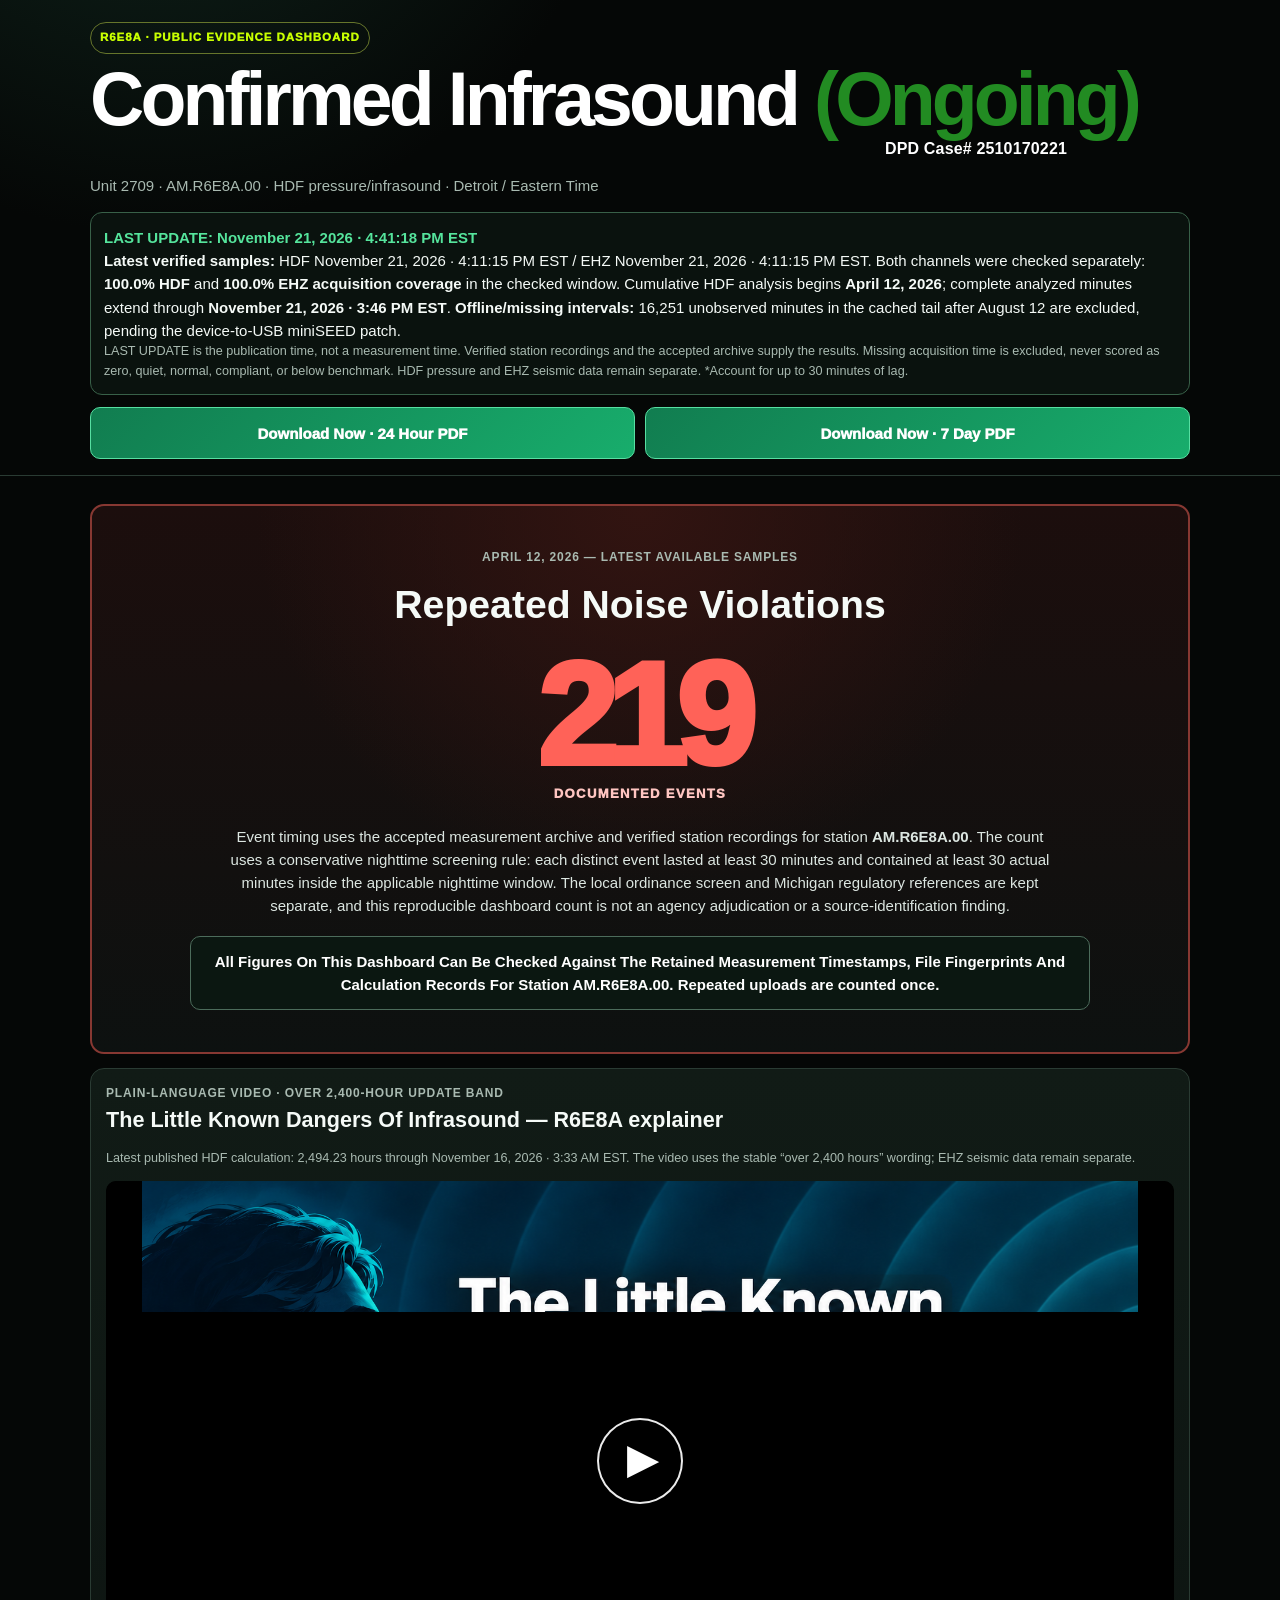
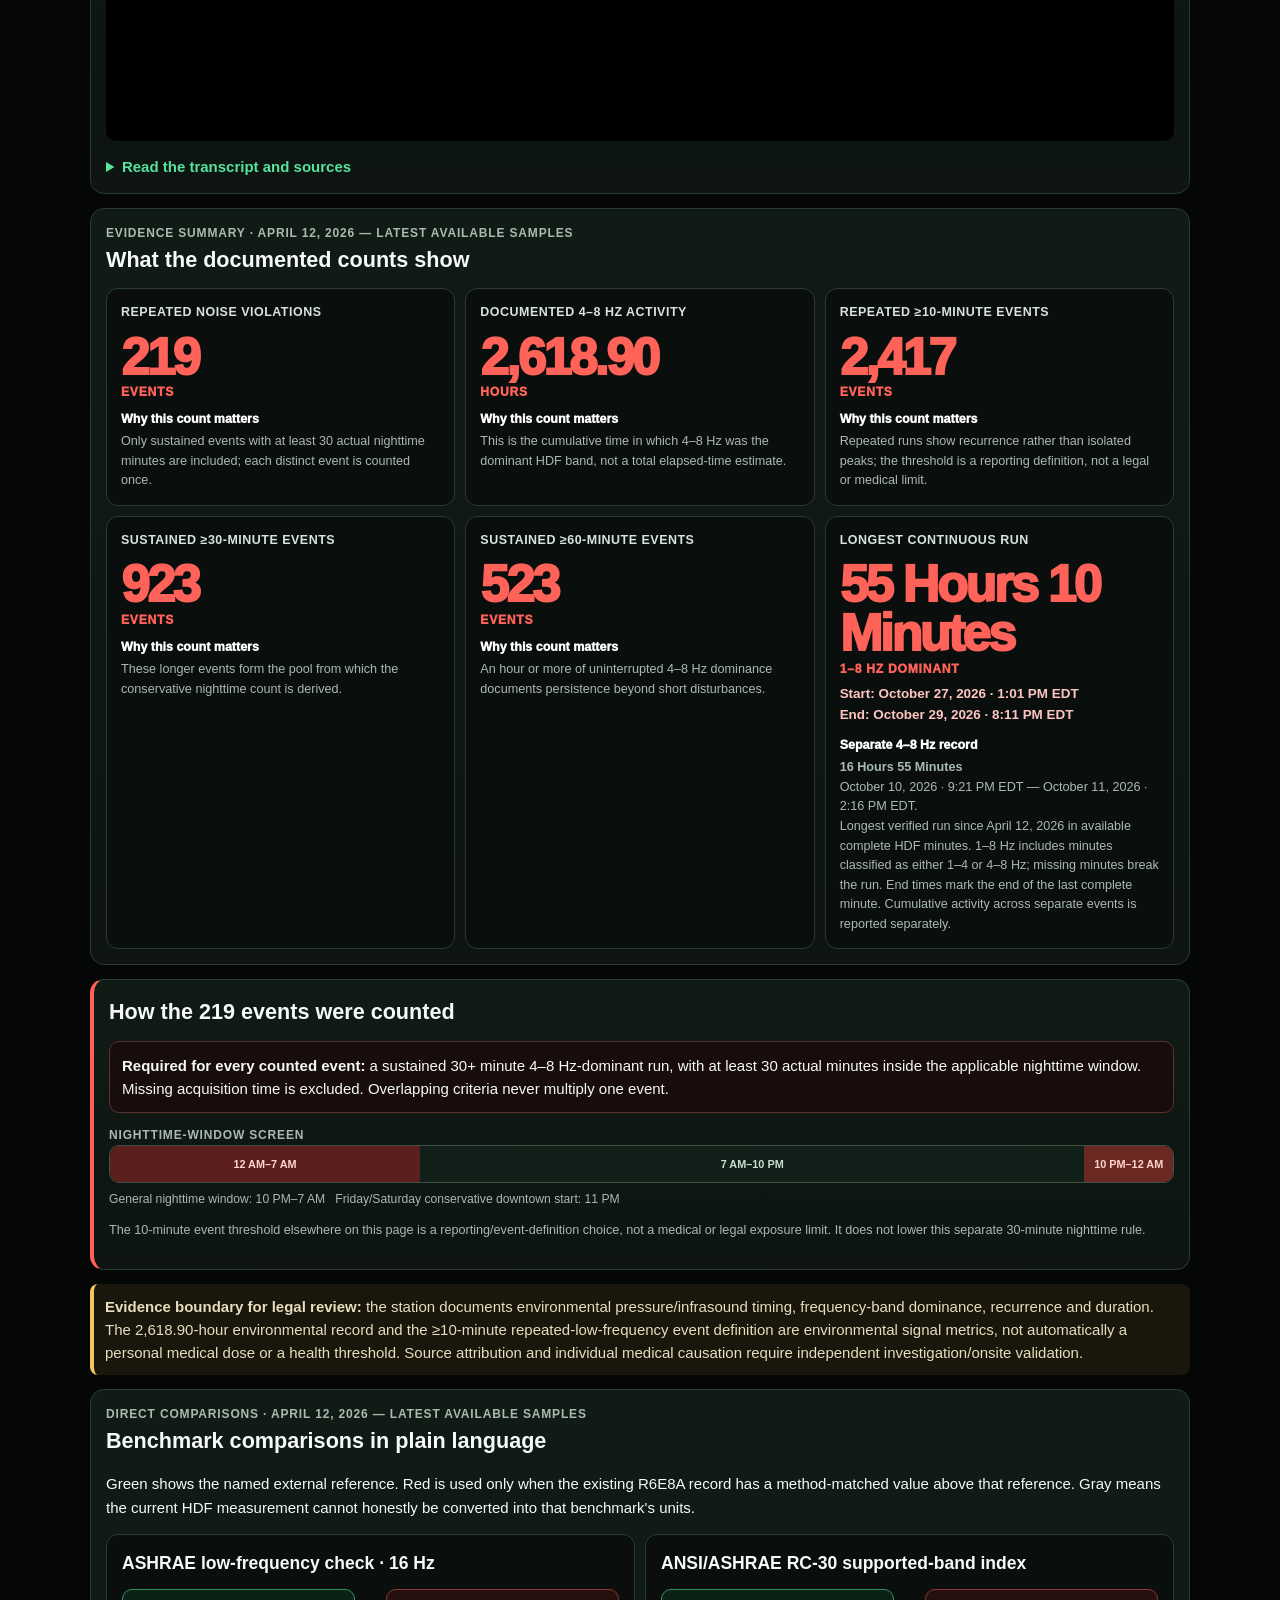
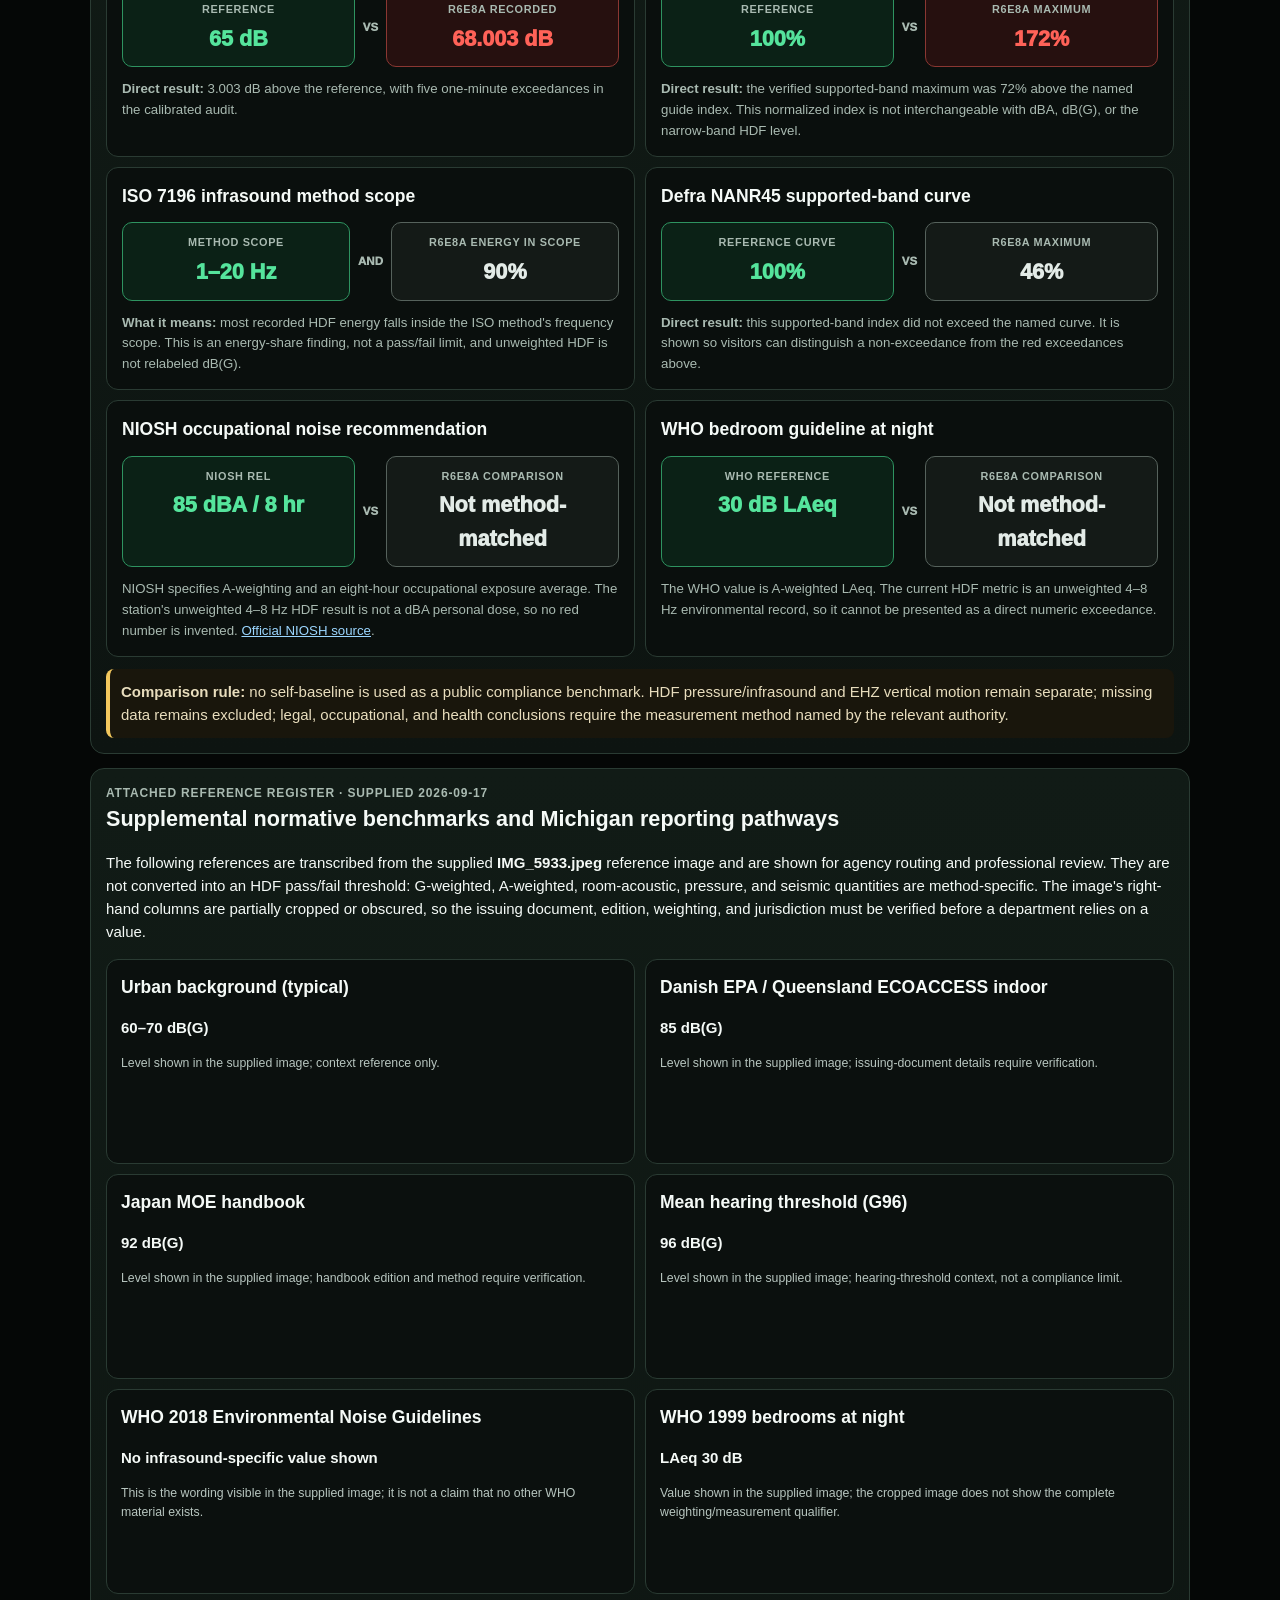
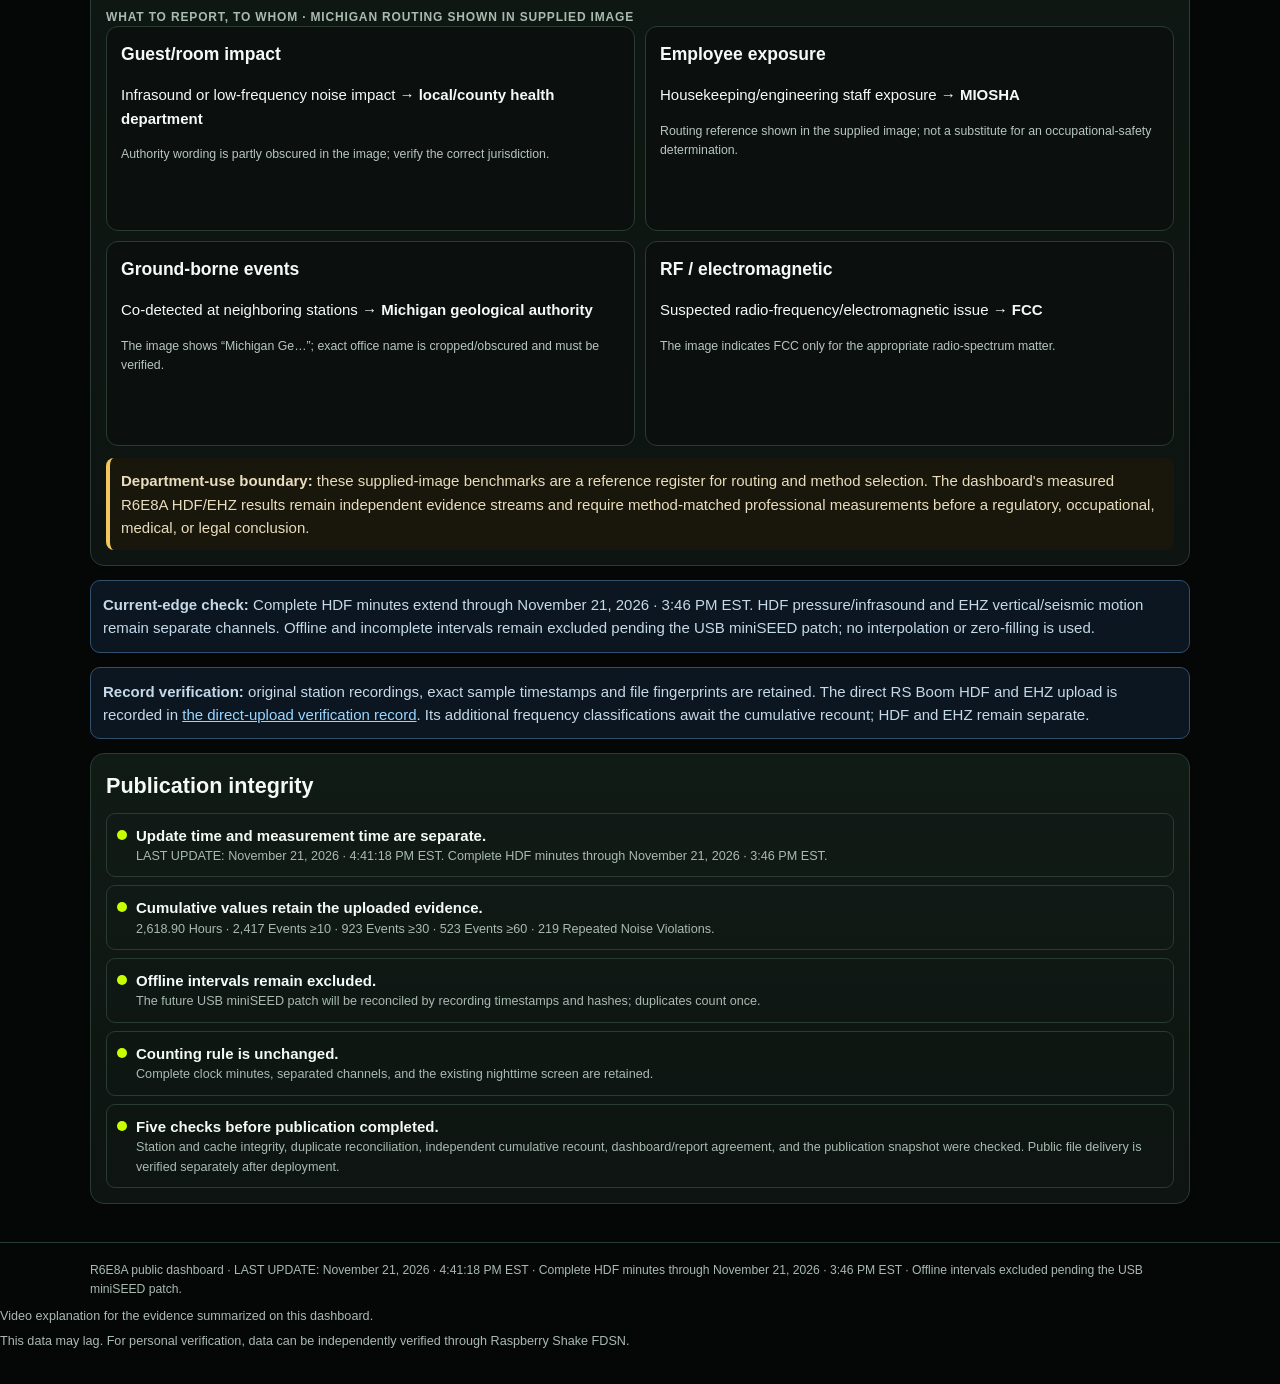
==== index.html @ a1974baa "Hourly R6E8A FDSN status (2026-11-21 16:41 ET)" ====
<!doctype html>
<html lang="en">
<head>
<meta charset="utf-8">
<meta name="viewport" content="width=device-width,initial-scale=1,viewport-fit=cover">
<meta name="format-detection" content="telephone=no">
<meta name="color-scheme" content="dark">
<title>Confirmed Infrasound (Ongoing) — Unit 2709 R6E8A</title>
<style>
:root {--bg:#050706;--panel:#0d1411;--panel2:#111b16;--line:#2a3b33;--ink:#f5faf7;--muted:#a9bab1;--lime:#c8ff00;--green:#55e49c;--red:#ff6258;--amber:#f2c75d;--blue:#75c2ff;--violet:#a888ff}
*{box-sizing:border-box}html{scroll-behavior:smooth}body{margin:0;background:radial-gradient(circle at 12% -4%,#10271e 0,transparent 30rem),var(--bg);color:var(--ink);font:15px/1.55 -apple-system,BlinkMacSystemFont,"Segoe UI",sans-serif}.wrap{width:min(100% - 18px,1100px);margin:auto}header{padding:22px 0 16px;border-bottom:1px solid var(--line)}a{color:#9bd6ff}.badge{display:inline-flex;padding:6px 9px;border:1px solid #66752b;border-radius:999px;color:var(--lime);font-size:.72rem;font-weight:950;letter-spacing:.08em;text-transform:uppercase}h1{margin:10px 0 5px;color:#fff;font-size:clamp(2.1rem,9vw,4.7rem);line-height:.95;letter-spacing:-.052em}h1 .ongoing-stack{display:inline-flex;flex-direction:column;align-items:center;vertical-align:top}h1 .ongoing-label{color:#228b22}h1 .dpd-case,h1 .dpd-case a{margin-top:5px;color:#fff!important;font-size:12pt;font-weight:800;line-height:1.15;letter-spacing:.01em;text-decoration:none!important;-webkit-text-decoration:none!important}h2{font-size:1.35rem;margin:0 0 10px}h3{margin:0 0 7px}.sub,.small,.detail{color:var(--muted)}.small{font-size:.79rem}.detail{font-size:.83rem}.status{margin-top:14px;padding:13px;border:1px solid #386048;border-radius:12px;background:#0a120e}.status strong{color:var(--green)}.download-actions{display:grid;grid-template-columns:1fr 1fr;gap:10px;margin-top:12px}.explainer-wrap{position:relative;margin:12px 0 0;background:#000;border-radius:10px;overflow:hidden}.explainer-video{display:block;width:100%;max-height:560px;background:#000;border-radius:10px}.explainer-play{position:absolute;inset:0;margin:auto;width:86px;height:86px;border:2px solid rgba(255,255,255,.92);border-radius:50%;background:rgba(0,0,0,.42);color:#fff;font-size:42px;line-height:1;display:grid;place-items:center;padding:0 0 4px 6px;cursor:pointer;box-shadow:0 4px 22px rgba(0,0,0,.45);transition:transform .15s ease,opacity .15s ease}.explainer-play:hover{transform:scale(1.06);background:rgba(0,0,0,.58)}.explainer-play[hidden]{display:none}.download-btn{display:flex;min-height:52px;align-items:center;justify-content:center;text-align:center;padding:12px 14px;border:1px solid #57dfa2;border-radius:10px;background:linear-gradient(135deg,#117d50,#18ad6c);color:#fff;text-decoration:none;font-weight:950}main{padding:14px 0 38px}.section{margin-top:14px}.grid{display:grid;gap:10px}.g2{grid-template-columns:repeat(2,1fr)}.g3{grid-template-columns:repeat(3,1fr)}.panel{background:linear-gradient(180deg,var(--panel2),var(--panel));border:1px solid var(--line);border-radius:14px;padding:15px}.label,.date-scope{font-size:.75rem;color:var(--muted);font-weight:900;text-transform:uppercase;letter-spacing:.07em}.violation-hero{padding:clamp(22px,5vw,42px);text-align:center;border:2px solid #873832;background:radial-gradient(circle at 50% 0,#321411 0,transparent 24rem),linear-gradient(180deg,#1c0e0d,#0d1110)}.violation-hero h2{margin:8px 0 0;font-size:clamp(1.55rem,4vw,2.45rem)}.violation-number{color:var(--red);font-size:clamp(5rem,18vw,9rem);font-weight:950;letter-spacing:-.075em;line-height:.88;margin:18px 0 4px}.events-caption{color:#ffc5c1;font-size:.82rem;font-weight:950;letter-spacing:.1em;text-transform:uppercase}.hero-copy{max-width:820px;margin:20px auto 0;color:#dce6e1}.verify-callout{max-width:900px;margin:18px auto 0;padding:13px;border:1px solid #4c6c5b;border-radius:10px;background:#0b1711}.verify-callout strong{color:#fff}.stats-panel h2{margin-bottom:4px}.stats-grid{display:grid;grid-template-columns:repeat(3,minmax(0,1fr));gap:10px;margin-top:12px}.stat-card{min-height:190px;padding:14px;border:1px solid var(--line);border-radius:12px;background:#0a0f0d}.stat-title{font-size:.78rem;font-weight:900;text-transform:uppercase;letter-spacing:.04em;color:#d7e4dd}.stat-number{margin:11px 0;color:var(--red);font-size:clamp(2rem,5vw,3.2rem);font-weight:950;letter-spacing:-.055em;line-height:.95}.stat-number span{display:block;margin-top:5px;font-size:.76rem;letter-spacing:.06em;text-transform:uppercase}.stat-date{margin:-2px 0 10px;color:#ffc5c1;font-size:.84rem;font-weight:900}.why-title{margin:10px 0 3px;color:#fff;font-size:.78rem;font-weight:950}.why-copy{margin:0;color:var(--muted);font-size:.79rem}.count-method{border-left:4px solid var(--red)}.method-rule{margin:12px 0;padding:12px;border:1px solid #5c302d;border-radius:10px;background:#180d0c}.clock{margin-top:13px}.clockbar{height:38px;border:1px solid #405047;border-radius:10px;display:grid;grid-template-columns:7fr 15fr 2fr;overflow:hidden}.clockbar div{display:flex;align-items:center;justify-content:center;font-size:.68rem;font-weight:900}.night{background:#5b201e;color:#ffd3d0}.day{background:#102018;color:#c8ddd2}.late{background:#6b2924;color:#ffd3d0}.legend{display:flex;gap:10px;flex-wrap:wrap;margin-top:7px;font-size:.76rem;color:var(--muted)}.info-box{padding:14px;border:1px solid var(--line);border-radius:12px;background:#0b100e;min-height:205px}.info-box .src{margin-top:10px;font-size:.77rem;color:#b7c5bf}.benchmark-grid{display:grid;grid-template-columns:repeat(2,minmax(0,1fr));gap:10px}.benchmark-card{padding:15px;border:1px solid var(--line);border-radius:12px;background:#0a0f0d}.comparison{display:grid;grid-template-columns:1fr auto 1fr;gap:8px;align-items:stretch;margin:12px 0}.comparison-side{padding:11px;border-radius:10px;text-align:center}.comparison-side.reference{border:1px solid #2e9360;background:#0b2116}.comparison-side.recorded{border:1px solid #8a3732;background:#26100f}.comparison-side.neutral{border:1px solid #56625c;background:#141a17}.comparison-label{display:block;color:var(--muted);font-size:.68rem;font-weight:900;letter-spacing:.06em;text-transform:uppercase}.comparison-value{display:block;margin-top:4px;font-size:1.35rem;font-weight:950}.reference .comparison-value{color:var(--green)}.recorded .comparison-value{color:var(--red)}.neutral .comparison-value{color:#e3ebe7}.versus{align-self:center;color:var(--muted);font-size:.72rem;font-weight:950}.benchmark-note{margin:0;color:var(--muted);font-size:.83rem}.context-note{padding:11px;border-left:4px solid var(--amber);background:#19160c;border-radius:8px;color:#e8ddbd}.note{padding:12px;border:1px solid #31506a;background:#0b1620;border-radius:10px;color:#c6d9e8}.approval{display:grid;gap:8px}.check{display:flex;gap:9px;align-items:flex-start;padding:10px;border:1px solid var(--line);border-radius:9px}.dot{flex:0 0 10px;width:10px;height:10px;border-radius:50%;background:var(--lime);margin-top:6px}footer{padding:18px 0 32px;border-top:1px solid var(--line);font-size:.76rem;color:var(--muted)}@media(max-width:760px){.g2,.g3,.download-actions,.stats-grid,.benchmark-grid{grid-template-columns:1fr}.stat-card,.info-box{min-height:0}.comparison{grid-template-columns:1fr}.versus{justify-self:center}}
</style>
</head>
<body>
<header><div class="wrap"><div class="badge">R6E8A · PUBLIC EVIDENCE DASHBOARD</div><h1>Confirmed Infrasound <span class="ongoing-stack"><span class="ongoing-label">(Ongoing)</span><span class="dpd-case">DPD Case# 2510170221</span></span></h1><p class="sub">Unit 2709 · AM.R6E8A.00 · HDF pressure/infrasound · Detroit / Eastern Time</p><div class="status"><strong>LAST UPDATE: November 21, 2026 · 4:41:18 PM EST</strong><br><b>Latest verified samples:</b> HDF November 21, 2026 · 4:11:15 PM EST / EHZ November 21, 2026 · 4:11:15 PM EST. Both channels were checked separately: <b>100.0% HDF</b> and <b>100.0% EHZ acquisition coverage</b> in the checked window. Cumulative HDF analysis begins <b>April 12, 2026</b>; complete analyzed minutes extend through <b>November 21, 2026 · 3:46 PM EST</b>. <b>Offline/missing intervals:</b> 16,251 unobserved minutes in the cached tail after August 12 are excluded, pending the device-to-USB miniSEED patch. <div class="small">LAST UPDATE is the publication time, not a measurement time. Verified station recordings and the accepted archive supply the results. Missing acquisition time is excluded, never scored as zero, quiet, normal, compliant, or below benchmark. HDF pressure and EHZ seismic data remain separate. *Account for up to 30 minutes of lag.</div></div><div class="download-actions"><a class="download-btn" href="./downloads/R6E8A-24-hour-report.pdf?v=85b5ee6dfe3f4afd" download="R6E8A-24-hour-report.pdf" type="application/pdf" aria-label="Download the R6E8A 24-hour PDF report">Download Now · 24 Hour PDF</a><a class="download-btn" href="./downloads/R6E8A-7-day-trailing-report.pdf?v=1a5d2914eab7ebc6" download="R6E8A-7-day-trailing-report.pdf" type="application/pdf" aria-label="Download the R6E8A 7-day trailing PDF report">Download Now · 7 Day PDF</a></div></div></header>
<main class="wrap">
<!-- EVIDENCE SUMMARY START -->
<section class="section panel violation-hero" id="repeated-noise-violations"><div class="date-scope">April 12, 2026 — latest available samples</div><h2>Repeated Noise Violations</h2><div class="violation-number">219</div><div class="events-caption">Documented Events</div><p class="hero-copy">Event timing uses the accepted measurement archive and verified station recordings for station <b>AM.R6E8A.00</b>. The count uses a conservative nighttime screening rule: each distinct event lasted at least 30 minutes and contained at least 30 actual minutes inside the applicable nighttime window. The local ordinance screen and Michigan regulatory references are kept separate, and this reproducible dashboard count is not an agency adjudication or a source-identification finding.</p><p class="verify-callout"><strong>All Figures On This Dashboard Can Be Checked Against The Retained Measurement Timestamps, File Fingerprints And Calculation Records For Station AM.R6E8A.00. Repeated uploads are counted once.</strong></p></section>
<section class="section panel" id="explainer" aria-labelledby="explainer-heading"><div class="date-scope">Plain-language video · over 2,400-hour update band</div><h2 id="explainer-heading">The Little Known Dangers Of Infrasound — R6E8A explainer</h2><p class="small">Latest published HDF calculation: 2,494.23 hours through November 16, 2026 · 3:33 AM EST. The video uses the stable “over 2,400 hours” wording; EHZ seismic data remain separate.</p><div class="explainer-wrap" id="r6e8a-explainer-wrap"><video class="explainer-video" id="r6e8a-explainer-video" controls playsinline preload="auto" poster="./media/r6e8a-infrasound-cover.png?v=a5b8c1b3416406f7" aria-label="The Little Known Dangers Of Infrasound — R6E8A explainer video"><source src="./media/r6e8a-little-known-dangers-explainer-live.mp4?v=9661cc7c134ac35a" type="video/mp4">Your browser does not support embedded video. <a href="./media/r6e8a-little-known-dangers-explainer-live.mp4">Open the MP4 video</a>.</video><button class="explainer-play" id="r6e8a-explainer-play" type="button" aria-label="Play The Little Known Dangers Of Infrasound explainer">▶</button></div><script>(()=>{const v=document.getElementById('r6e8a-explainer-video'),b=document.getElementById('r6e8a-explainer-play');if(!v||!b)return;const hide=()=>{b.hidden=true};const show=()=>{if(v.paused)v.currentTime===0&&(b.hidden=false)};b.addEventListener('click',()=>{hide();const p=v.play();if(p&&p.catch)p.catch(()=>{b.hidden=false})});v.addEventListener('play',hide);v.addEventListener('pause',show);v.addEventListener('ended',show);})();</script><details style="margin-top:14px"><summary style="cursor:pointer;color:var(--green);font-weight:700">Read the transcript and sources</summary><div class="small" style="margin-top:10px"><p><b>What the number measures.</b> Each complete one-minute HDF window is classified by which of four frequency ranges has the highest average power spectral density. The dashboard counts minutes when 4–8 Hz is dominant. This is not a calibrated sound-pressure level, a personal exposure dose, or source identification. EHZ seismic measurements are reported separately.</p><p><b>Health context.</b> Four to eight hertz is infrasound, below 20 Hz. Frequency alone cannot establish risk; measured level and duration matter. The UK Health Protection Agency review reports no clear evidence of a specific hazard at everyday environmental levels, notes possible acute effects at very high levels, and finds long-term evidence limited. WHO findings on sleep disturbance, hearing effects, tinnitus, and cognitive effects concern excessive environmental noise overall; they do not establish that this HDF band caused symptoms. The dashboard cannot diagnose tinnitus, confusion, or illness. Seek clinical assessment for symptoms; sudden hearing loss needs urgent care.</p><p><b>Trend and next steps.</b> The dashboard and PDF reports show the current 24-hour and 7-day HDF results. Compare equal-duration windows when evaluating change. A cumulative total rises as new qualifying minutes are added; by itself it does not establish worsening. You report that police and building management have been notified and no HVAC fault has been identified to date. Preserve original MiniSEED files and SHA-256 hashes; log dates, locations, and symptoms; request an independent calibrated 4–8 Hz acoustic survey with indoor, outdoor, and background readings; ask management to document inspection of HVAC and other mechanical, electrical, plumbing, structural, nearby, and outdoor sources; share measured results with police and management; and seek medical assessment for symptoms.</p><p><b>Sources</b></p><ul><li><a href="https://www.gov.uk/government/publications/ultrasound-and-infrasound-hpa-response-to-agnir-report-rce-14/ultrasound-and-infrasound-hpa-response-to-agnir-report-rce-14" target="_blank" rel="noopener">UK Health Protection Agency / AGNIR, ultrasound and infrasound review</a></li><li><a href="https://www.who.int/tools/compendium-on-health-and-environment/environmental-noise/" target="_blank" rel="noopener">World Health Organization, environmental-noise guidance</a></li><li><a href="https://stacks.cdc.gov/view/cdc/207218" target="_blank" rel="noopener">CDC / NIOSH, low-frequency noise and infrasound building case study (2023)</a></li></ul></div></details></section>
<section class="section panel stats-panel"><div class="date-scope">Evidence summary · April 12, 2026 — latest available samples</div><h2>What the documented counts show</h2><div class="stats-grid"><article class="stat-card"><div class="stat-title">Repeated Noise Violations</div><div class="stat-number">219<span>Events</span></div><div class="why-title">Why this count matters</div><p class="why-copy">Only sustained events with at least 30 actual nighttime minutes are included; each distinct event is counted once.</p></article><article class="stat-card"><div class="stat-title">Documented 4–8 Hz Activity</div><div class="stat-number">2,618.90<span>Hours</span></div><div class="why-title">Why this count matters</div><p class="why-copy">This is the cumulative time in which 4–8 Hz was the dominant HDF band, not a total elapsed-time estimate.</p></article><article class="stat-card"><div class="stat-title">Repeated ≥10-Minute Events</div><div class="stat-number">2,417<span>Events</span></div><div class="why-title">Why this count matters</div><p class="why-copy">Repeated runs show recurrence rather than isolated peaks; the threshold is a reporting definition, not a legal or medical limit.</p></article><article class="stat-card"><div class="stat-title">Sustained ≥30-Minute Events</div><div class="stat-number">923<span>Events</span></div><div class="why-title">Why this count matters</div><p class="why-copy">These longer events form the pool from which the conservative nighttime count is derived.</p></article><article class="stat-card"><div class="stat-title">Sustained ≥60-Minute Events</div><div class="stat-number">523<span>Events</span></div><div class="why-title">Why this count matters</div><p class="why-copy">An hour or more of uninterrupted 4–8 Hz dominance documents persistence beyond short disturbances.</p></article><article class="stat-card"><div class="stat-title">Longest Continuous Run</div><div class="stat-number">55 Hours 10 Minutes<span>1–8 Hz Dominant</span></div><div class="stat-date">Start: October 27, 2026 · 1:01 PM EDT<br>End: October 29, 2026 · 8:11 PM EDT</div><div class="why-title">Separate 4–8 Hz record</div><p class="why-copy"><b>16 Hours 55 Minutes</b><br>October 10, 2026 · 9:21 PM EDT — October 11, 2026 · 2:16 PM EDT.</p><p class="why-copy">Longest verified run since April 12, 2026 in available complete HDF minutes. 1–8 Hz includes minutes classified as either 1–4 or 4–8 Hz; missing minutes break the run. End times mark the end of the last complete minute. Cumulative activity across separate events is reported separately.</p></article></div></section>
<section class="section panel count-method"><h2>How the 219 events were counted</h2><p class="method-rule"><b>Required for every counted event:</b> a sustained 30+ minute 4–8 Hz-dominant run, with at least 30 actual minutes inside the applicable nighttime window. Missing acquisition time is excluded. Overlapping criteria never multiply one event.</p><div class="clock"><div class="label">Nighttime-window screen</div><div class="clockbar"><div class="night">12 AM–7 AM</div><div class="day">7 AM–10 PM</div><div class="late">10 PM–12 AM</div></div><div class="legend"><span>General nighttime window: 10 PM–7 AM</span><span>Friday/Saturday conservative downtown start: 11 PM</span></div></div><p class="small">The 10-minute event threshold elsewhere on this page is a reporting/event-definition choice, not a medical or legal exposure limit. It does not lower this separate 30-minute nighttime rule.</p></section>
<!-- EVIDENCE SUMMARY END -->
<section class="section context-note"><b>Evidence boundary for legal review:</b> the station documents environmental pressure/infrasound timing, frequency-band dominance, recurrence and duration. The 2,618.90-hour environmental record and the ≥10-minute repeated-low-frequency event definition are environmental signal metrics, not automatically a personal medical dose or a health threshold. Source attribution and individual medical causation require independent investigation/onsite validation.</section>
<section class="section panel"><div class="date-scope">Direct comparisons · April 12, 2026 — latest available samples</div><h2>Benchmark comparisons in plain language</h2><p>Green shows the named external reference. Red is used only when the existing R6E8A record has a method-matched value above that reference. Gray means the current HDF measurement cannot honestly be converted into that benchmark's units.</p><div class="benchmark-grid"><article class="benchmark-card"><h3>ASHRAE low-frequency check · 16 Hz</h3><div class="comparison"><div class="comparison-side reference"><span class="comparison-label">Reference</span><span class="comparison-value">65 dB</span></div><div class="versus">VS</div><div class="comparison-side recorded"><span class="comparison-label">R6E8A recorded</span><span class="comparison-value">68.003 dB</span></div></div><p class="benchmark-note"><b>Direct result:</b> 3.003 dB above the reference, with five one-minute exceedances in the calibrated audit.</p></article><article class="benchmark-card"><h3>ANSI/ASHRAE RC-30 supported-band index</h3><div class="comparison"><div class="comparison-side reference"><span class="comparison-label">Reference</span><span class="comparison-value">100%</span></div><div class="versus">VS</div><div class="comparison-side recorded"><span class="comparison-label">R6E8A maximum</span><span class="comparison-value">172%</span></div></div><p class="benchmark-note"><b>Direct result:</b> the verified supported-band maximum was 72% above the named guide index. This normalized index is not interchangeable with dBA, dB(G), or the narrow-band HDF level.</p></article><article class="benchmark-card"><h3>ISO 7196 infrasound method scope</h3><div class="comparison"><div class="comparison-side reference"><span class="comparison-label">Method scope</span><span class="comparison-value">1–20 Hz</span></div><div class="versus">AND</div><div class="comparison-side neutral"><span class="comparison-label">R6E8A energy in scope</span><span class="comparison-value">90%</span></div></div><p class="benchmark-note"><b>What it means:</b> most recorded HDF energy falls inside the ISO method's frequency scope. This is an energy-share finding, not a pass/fail limit, and unweighted HDF is not relabeled dB(G).</p></article><article class="benchmark-card"><h3>Defra NANR45 supported-band curve</h3><div class="comparison"><div class="comparison-side reference"><span class="comparison-label">Reference curve</span><span class="comparison-value">100%</span></div><div class="versus">VS</div><div class="comparison-side neutral"><span class="comparison-label">R6E8A maximum</span><span class="comparison-value">46%</span></div></div><p class="benchmark-note"><b>Direct result:</b> this supported-band index did not exceed the named curve. It is shown so visitors can distinguish a non-exceedance from the red exceedances above.</p></article><article class="benchmark-card"><h3>NIOSH occupational noise recommendation</h3><div class="comparison"><div class="comparison-side reference"><span class="comparison-label">NIOSH REL</span><span class="comparison-value">85 dBA / 8 hr</span></div><div class="versus">VS</div><div class="comparison-side neutral"><span class="comparison-label">R6E8A comparison</span><span class="comparison-value">Not method-matched</span></div></div><p class="benchmark-note">NIOSH specifies A-weighting and an eight-hour occupational exposure average. The station's unweighted 4–8 Hz HDF result is not a dBA personal dose, so no red number is invented. <a href="https://www.cdc.gov/niosh/noise/about/noise.html">Official NIOSH source</a>.</p></article><article class="benchmark-card"><h3>WHO bedroom guideline at night</h3><div class="comparison"><div class="comparison-side reference"><span class="comparison-label">WHO reference</span><span class="comparison-value">30 dB LAeq</span></div><div class="versus">VS</div><div class="comparison-side neutral"><span class="comparison-label">R6E8A comparison</span><span class="comparison-value">Not method-matched</span></div></div><p class="benchmark-note">The WHO value is A-weighted LAeq. The current HDF metric is an unweighted 4–8 Hz environmental record, so it cannot be presented as a direct numeric exceedance.</p></article></div><div class="context-note" style="margin-top:12px"><b>Comparison rule:</b> no self-baseline is used as a public compliance benchmark. HDF pressure/infrasound and EHZ vertical motion remain separate; missing data remains excluded; legal, occupational, and health conclusions require the measurement method named by the relevant authority.</div></section>
<section class="section panel" id="supplemental-benchmarks"><div class="label">Attached reference register · supplied 2026-09-17</div><h2>Supplemental normative benchmarks and Michigan reporting pathways</h2><p>The following references are transcribed from the supplied <b>IMG_5933.jpeg</b> reference image and are shown for agency routing and professional review. They are not converted into an HDF pass/fail threshold: G-weighted, A-weighted, room-acoustic, pressure, and seismic quantities are method-specific. The image's right-hand columns are partially cropped or obscured, so the issuing document, edition, weighting, and jurisdiction must be verified before a department relies on a value.</p><div class="grid g2"><article class="info-box"><h3>Urban background (typical)</h3><p><b>60–70 dB(G)</b></p><div class="src">Level shown in the supplied image; context reference only.</div></article><article class="info-box"><h3>Danish EPA / Queensland ECOACCESS indoor</h3><p><b>85 dB(G)</b></p><div class="src">Level shown in the supplied image; issuing-document details require verification.</div></article><article class="info-box"><h3>Japan MOE handbook</h3><p><b>92 dB(G)</b></p><div class="src">Level shown in the supplied image; handbook edition and method require verification.</div></article><article class="info-box"><h3>Mean hearing threshold (G96)</h3><p><b>96 dB(G)</b></p><div class="src">Level shown in the supplied image; hearing-threshold context, not a compliance limit.</div></article><article class="info-box"><h3>WHO 2018 Environmental Noise Guidelines</h3><p><b>No infrasound-specific value shown</b></p><div class="src">This is the wording visible in the supplied image; it is not a claim that no other WHO material exists.</div></article><article class="info-box"><h3>WHO 1999 bedrooms at night</h3><p><b>LAeq 30 dB</b></p><div class="src">Value shown in the supplied image; the cropped image does not show the complete weighting/measurement qualifier.</div></article></div><div class="label" style="margin-top:14px">What to report, to whom · Michigan routing shown in supplied image</div><div class="grid g2"><article class="info-box"><h3>Guest/room impact</h3><p>Infrasound or low-frequency noise impact → <b>local/county health department</b></p><div class="src">Authority wording is partly obscured in the image; verify the correct jurisdiction.</div></article><article class="info-box"><h3>Employee exposure</h3><p>Housekeeping/engineering staff exposure → <b>MIOSHA</b></p><div class="src">Routing reference shown in the supplied image; not a substitute for an occupational-safety determination.</div></article><article class="info-box"><h3>Ground-borne events</h3><p>Co-detected at neighboring stations → <b>Michigan geological authority</b></p><div class="src">The image shows “Michigan Ge…”; exact office name is cropped/obscured and must be verified.</div></article><article class="info-box"><h3>RF / electromagnetic</h3><p>Suspected radio-frequency/electromagnetic issue → <b>FCC</b></p><div class="src">The image indicates FCC only for the appropriate radio-spectrum matter.</div></article></div><div class="context-note" style="margin-top:12px"><b>Department-use boundary:</b> these supplied-image benchmarks are a reference register for routing and method selection. The dashboard's measured R6E8A HDF/EHZ results remain independent evidence streams and require method-matched professional measurements before a regulatory, occupational, medical, or legal conclusion.</div></section><section class="section note"><b>Current-edge check:</b> Complete HDF minutes extend through November 21, 2026 · 3:46 PM EST. HDF pressure/infrasound and EHZ vertical/seismic motion remain separate channels. Offline and incomplete intervals remain excluded pending the USB miniSEED patch; no interpolation or zero-filling is used.</section>
<section class="section note"><b>Record verification:</b> original station recordings, exact sample timestamps and file fingerprints are retained. The direct RS Boom HDF and EHZ upload is recorded in <a href="./data/r6e8a-oct15-direct-upload-verification.json">the direct-upload verification record</a>. Its additional frequency classifications await the cumulative recount; HDF and EHZ remain separate.</section>
<section class="section panel"><h2>Publication integrity</h2><div class="approval"><div class="check"><span class="dot"></span><div><b>Update time and measurement time are separate.</b><div class="small">LAST UPDATE: November 21, 2026 · 4:41:18 PM EST. Complete HDF minutes through November 21, 2026 · 3:46 PM EST.</div></div></div><div class="check"><span class="dot"></span><div><b>Cumulative values retain the uploaded evidence.</b><div class="small">2,618.90 Hours · 2,417 Events ≥10 · 923 Events ≥30 · 523 Events ≥60 · 219 Repeated Noise Violations.</div></div></div><div class="check"><span class="dot"></span><div><b>Offline intervals remain excluded.</b><div class="small">The future USB miniSEED patch will be reconciled by recording timestamps and hashes; duplicates count once.</div></div></div><div class="check"><span class="dot"></span><div><b>Counting rule is unchanged.</b><div class="small">Complete clock minutes, separated channels, and the existing nighttime screen are retained.</div></div></div><div class="check"><span class="dot"></span><div><b>Five checks before publication completed.</b><div class="small">Station and cache integrity, duplicate reconciliation, independent cumulative recount, dashboard/report agreement, and the publication snapshot were checked. Public file delivery is verified separately after deployment.</div></div></div></div></section>
</main><footer><div class="wrap">R6E8A public dashboard · LAST UPDATE: November 21, 2026 · 4:41:18 PM EST · Complete HDF minutes through November 21, 2026 · 3:46 PM EST · Offline intervals excluded pending the USB miniSEED patch.</div> <p class="small" style="margin:8px 0 0">Video explanation for the evidence summarized on this dashboard.</p><p class="small" style="margin:6px 0 0">This data may lag. For personal verification, data can be independently verified through Raspberry Shake FDSN.</p></footer></body></html>
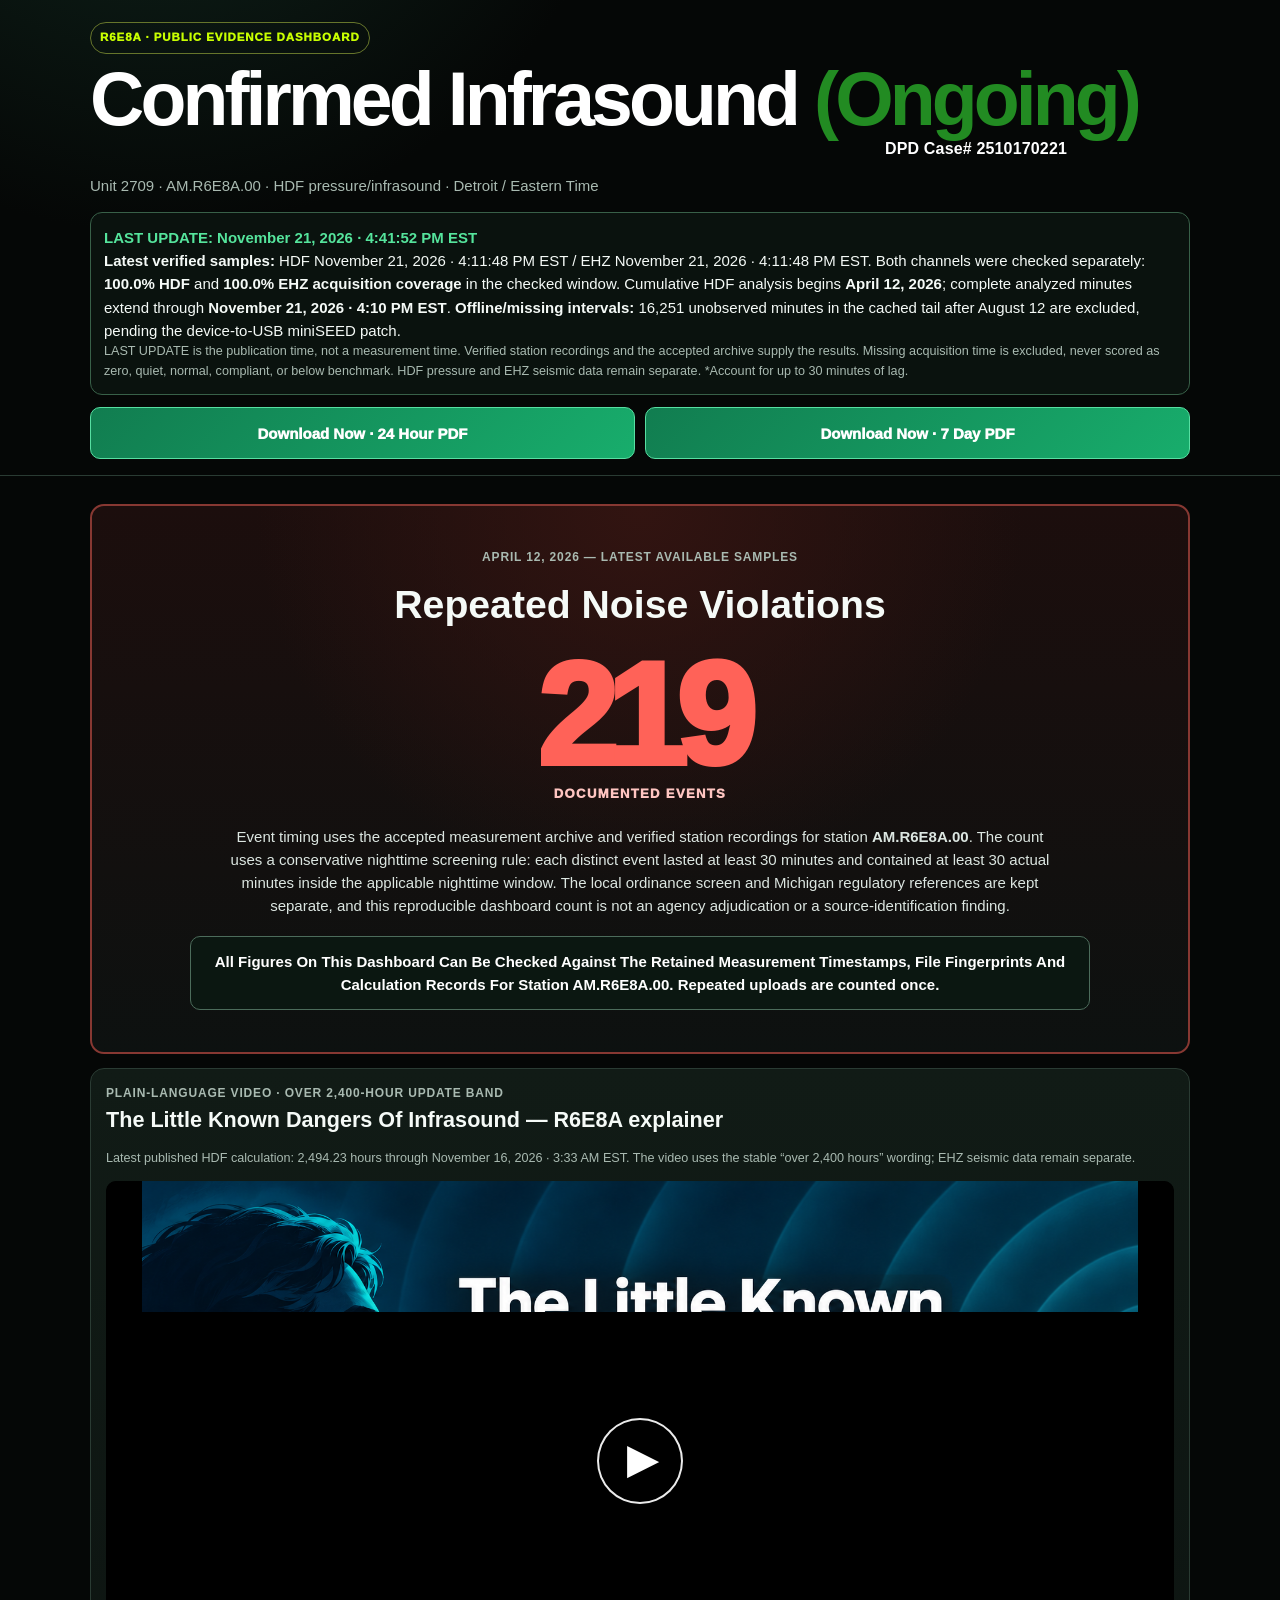
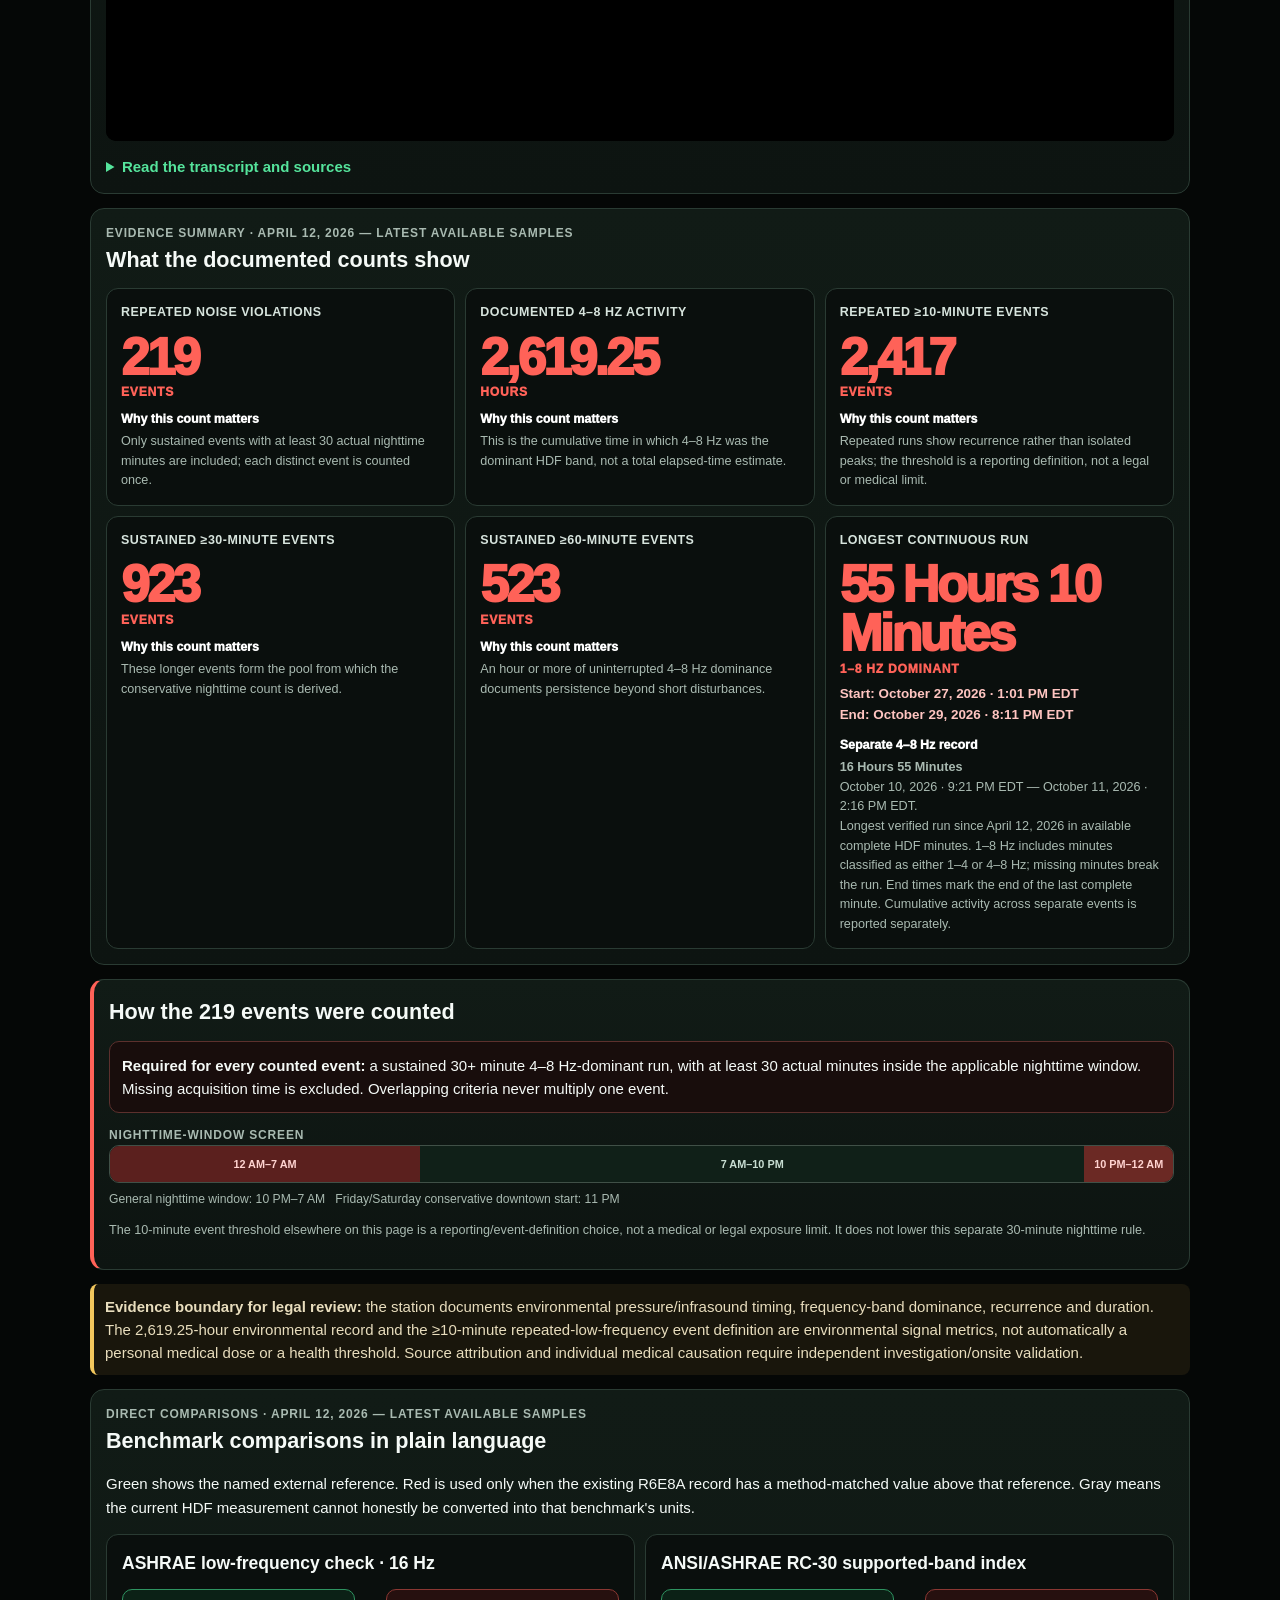
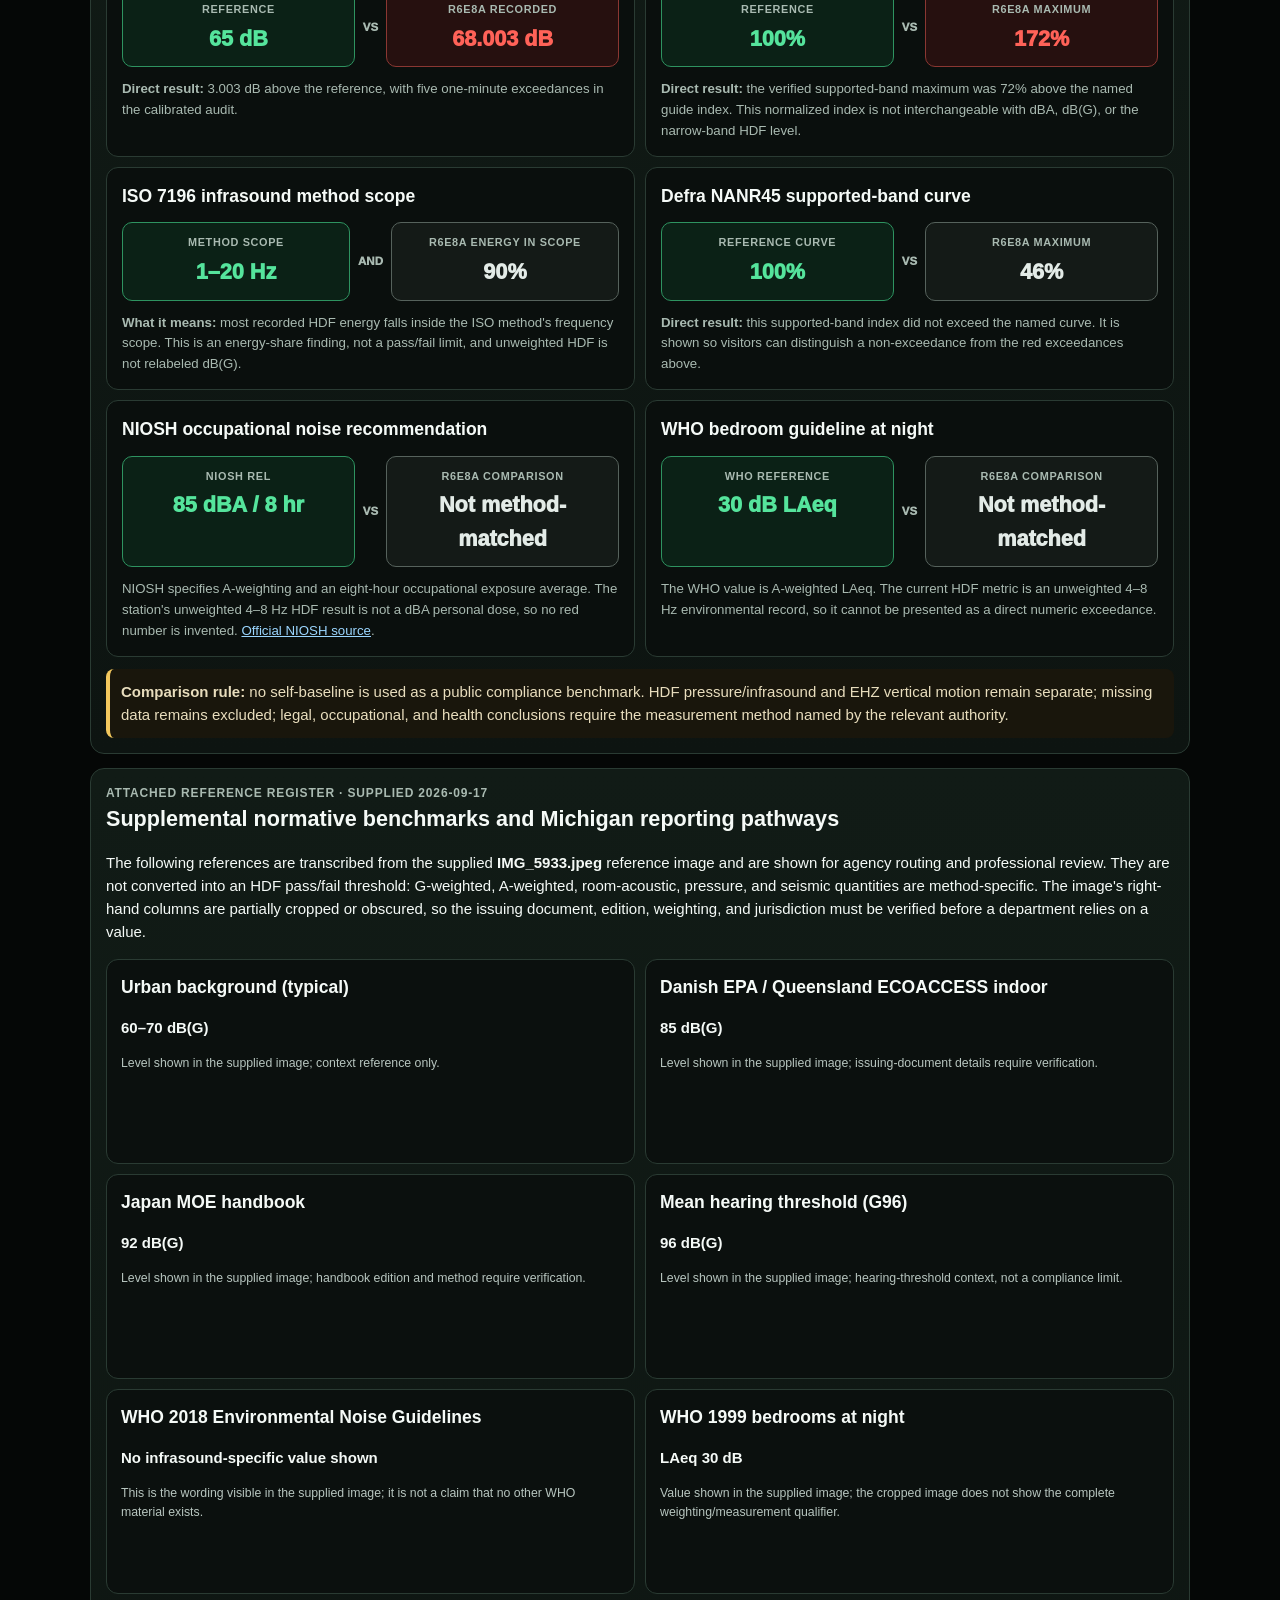
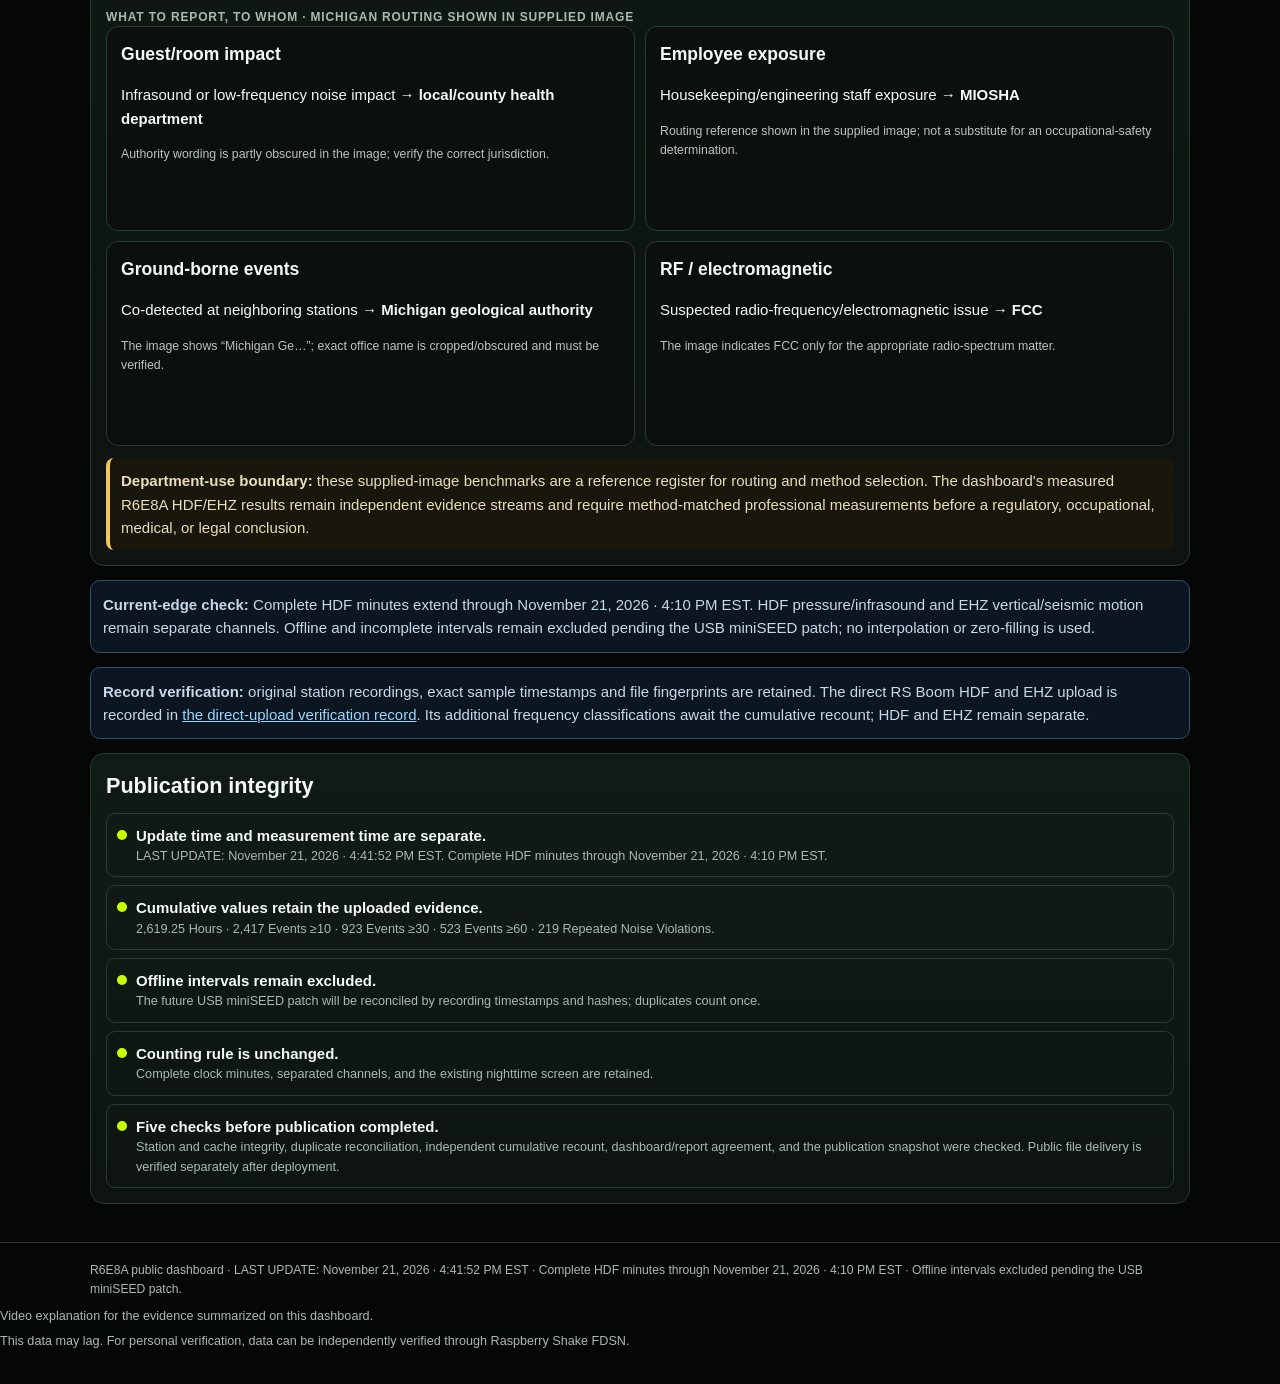
==== commit b580d6ff: "Publish verified R6E8A dashboard, separate channels, and cached PDF reports" ====
--- a/index.html
+++ b/index.html
@@ -12,19 +12,19 @@
 </style>
 </head>
 <body>
-<header><div class="wrap"><div class="badge">R6E8A · PUBLIC EVIDENCE DASHBOARD</div><h1>Confirmed Infrasound <span class="ongoing-stack"><span class="ongoing-label">(Ongoing)</span><span class="dpd-case">DPD Case# 2510170221</span></span></h1><p class="sub">Unit 2709 · AM.R6E8A.00 · HDF pressure/infrasound · Detroit / Eastern Time</p><div class="status"><strong>LAST UPDATE: November 21, 2026 · 4:41:18 PM EST</strong><br><b>Latest verified samples:</b> HDF November 21, 2026 · 4:11:15 PM EST / EHZ November 21, 2026 · 4:11:15 PM EST. Both channels were checked separately: <b>100.0% HDF</b> and <b>100.0% EHZ acquisition coverage</b> in the checked window. Cumulative HDF analysis begins <b>April 12, 2026</b>; complete analyzed minutes extend through <b>November 21, 2026 · 3:46 PM EST</b>. <b>Offline/missing intervals:</b> 16,251 unobserved minutes in the cached tail after August 12 are excluded, pending the device-to-USB miniSEED patch. <div class="small">LAST UPDATE is the publication time, not a measurement time. Verified station recordings and the accepted archive supply the results. Missing acquisition time is excluded, never scored as zero, quiet, normal, compliant, or below benchmark. HDF pressure and EHZ seismic data remain separate. *Account for up to 30 minutes of lag.</div></div><div class="download-actions"><a class="download-btn" href="./downloads/R6E8A-24-hour-report.pdf?v=85b5ee6dfe3f4afd" download="R6E8A-24-hour-report.pdf" type="application/pdf" aria-label="Download the R6E8A 24-hour PDF report">Download Now · 24 Hour PDF</a><a class="download-btn" href="./downloads/R6E8A-7-day-trailing-report.pdf?v=1a5d2914eab7ebc6" download="R6E8A-7-day-trailing-report.pdf" type="application/pdf" aria-label="Download the R6E8A 7-day trailing PDF report">Download Now · 7 Day PDF</a></div></div></header>
+<header><div class="wrap"><div class="badge">R6E8A · PUBLIC EVIDENCE DASHBOARD</div><h1>Confirmed Infrasound <span class="ongoing-stack"><span class="ongoing-label">(Ongoing)</span><span class="dpd-case">DPD Case# 2510170221</span></span></h1><p class="sub">Unit 2709 · AM.R6E8A.00 · HDF pressure/infrasound · Detroit / Eastern Time</p><div class="status"><strong>LAST UPDATE: November 21, 2026 · 4:41:52 PM EST</strong><br><b>Latest verified samples:</b> HDF November 21, 2026 · 4:11:48 PM EST / EHZ November 21, 2026 · 4:11:48 PM EST. Both channels were checked separately: <b>100.0% HDF</b> and <b>100.0% EHZ acquisition coverage</b> in the checked window. Cumulative HDF analysis begins <b>April 12, 2026</b>; complete analyzed minutes extend through <b>November 21, 2026 · 4:10 PM EST</b>. <b>Offline/missing intervals:</b> 16,251 unobserved minutes in the cached tail after August 12 are excluded, pending the device-to-USB miniSEED patch. <div class="small">LAST UPDATE is the publication time, not a measurement time. Verified station recordings and the accepted archive supply the results. Missing acquisition time is excluded, never scored as zero, quiet, normal, compliant, or below benchmark. HDF pressure and EHZ seismic data remain separate. *Account for up to 30 minutes of lag.</div></div><div class="download-actions"><a class="download-btn" href="./downloads/R6E8A-24-hour-report.pdf?v=2678927b0d2f4e2e" download="R6E8A-24-hour-report.pdf" type="application/pdf" aria-label="Download the R6E8A 24-hour PDF report">Download Now · 24 Hour PDF</a><a class="download-btn" href="./downloads/R6E8A-7-day-trailing-report.pdf?v=2966499ebd34f003" download="R6E8A-7-day-trailing-report.pdf" type="application/pdf" aria-label="Download the R6E8A 7-day trailing PDF report">Download Now · 7 Day PDF</a></div></div></header>
 <main class="wrap">
 <!-- EVIDENCE SUMMARY START -->
 <section class="section panel violation-hero" id="repeated-noise-violations"><div class="date-scope">April 12, 2026 — latest available samples</div><h2>Repeated Noise Violations</h2><div class="violation-number">219</div><div class="events-caption">Documented Events</div><p class="hero-copy">Event timing uses the accepted measurement archive and verified station recordings for station <b>AM.R6E8A.00</b>. The count uses a conservative nighttime screening rule: each distinct event lasted at least 30 minutes and contained at least 30 actual minutes inside the applicable nighttime window. The local ordinance screen and Michigan regulatory references are kept separate, and this reproducible dashboard count is not an agency adjudication or a source-identification finding.</p><p class="verify-callout"><strong>All Figures On This Dashboard Can Be Checked Against The Retained Measurement Timestamps, File Fingerprints And Calculation Records For Station AM.R6E8A.00. Repeated uploads are counted once.</strong></p></section>
 <section class="section panel" id="explainer" aria-labelledby="explainer-heading"><div class="date-scope">Plain-language video · over 2,400-hour update band</div><h2 id="explainer-heading">The Little Known Dangers Of Infrasound — R6E8A explainer</h2><p class="small">Latest published HDF calculation: 2,494.23 hours through November 16, 2026 · 3:33 AM EST. The video uses the stable “over 2,400 hours” wording; EHZ seismic data remain separate.</p><div class="explainer-wrap" id="r6e8a-explainer-wrap"><video class="explainer-video" id="r6e8a-explainer-video" controls playsinline preload="auto" poster="./media/r6e8a-infrasound-cover.png?v=a5b8c1b3416406f7" aria-label="The Little Known Dangers Of Infrasound — R6E8A explainer video"><source src="./media/r6e8a-little-known-dangers-explainer-live.mp4?v=9661cc7c134ac35a" type="video/mp4">Your browser does not support embedded video. <a href="./media/r6e8a-little-known-dangers-explainer-live.mp4">Open the MP4 video</a>.</video><button class="explainer-play" id="r6e8a-explainer-play" type="button" aria-label="Play The Little Known Dangers Of Infrasound explainer">▶</button></div><script>(()=>{const v=document.getElementById('r6e8a-explainer-video'),b=document.getElementById('r6e8a-explainer-play');if(!v||!b)return;const hide=()=>{b.hidden=true};const show=()=>{if(v.paused)v.currentTime===0&&(b.hidden=false)};b.addEventListener('click',()=>{hide();const p=v.play();if(p&&p.catch)p.catch(()=>{b.hidden=false})});v.addEventListener('play',hide);v.addEventListener('pause',show);v.addEventListener('ended',show);})();</script><details style="margin-top:14px"><summary style="cursor:pointer;color:var(--green);font-weight:700">Read the transcript and sources</summary><div class="small" style="margin-top:10px"><p><b>What the number measures.</b> Each complete one-minute HDF window is classified by which of four frequency ranges has the highest average power spectral density. The dashboard counts minutes when 4–8 Hz is dominant. This is not a calibrated sound-pressure level, a personal exposure dose, or source identification. EHZ seismic measurements are reported separately.</p><p><b>Health context.</b> Four to eight hertz is infrasound, below 20 Hz. Frequency alone cannot establish risk; measured level and duration matter. The UK Health Protection Agency review reports no clear evidence of a specific hazard at everyday environmental levels, notes possible acute effects at very high levels, and finds long-term evidence limited. WHO findings on sleep disturbance, hearing effects, tinnitus, and cognitive effects concern excessive environmental noise overall; they do not establish that this HDF band caused symptoms. The dashboard cannot diagnose tinnitus, confusion, or illness. Seek clinical assessment for symptoms; sudden hearing loss needs urgent care.</p><p><b>Trend and next steps.</b> The dashboard and PDF reports show the current 24-hour and 7-day HDF results. Compare equal-duration windows when evaluating change. A cumulative total rises as new qualifying minutes are added; by itself it does not establish worsening. You report that police and building management have been notified and no HVAC fault has been identified to date. Preserve original MiniSEED files and SHA-256 hashes; log dates, locations, and symptoms; request an independent calibrated 4–8 Hz acoustic survey with indoor, outdoor, and background readings; ask management to document inspection of HVAC and other mechanical, electrical, plumbing, structural, nearby, and outdoor sources; share measured results with police and management; and seek medical assessment for symptoms.</p><p><b>Sources</b></p><ul><li><a href="https://www.gov.uk/government/publications/ultrasound-and-infrasound-hpa-response-to-agnir-report-rce-14/ultrasound-and-infrasound-hpa-response-to-agnir-report-rce-14" target="_blank" rel="noopener">UK Health Protection Agency / AGNIR, ultrasound and infrasound review</a></li><li><a href="https://www.who.int/tools/compendium-on-health-and-environment/environmental-noise/" target="_blank" rel="noopener">World Health Organization, environmental-noise guidance</a></li><li><a href="https://stacks.cdc.gov/view/cdc/207218" target="_blank" rel="noopener">CDC / NIOSH, low-frequency noise and infrasound building case study (2023)</a></li></ul></div></details></section>
-<section class="section panel stats-panel"><div class="date-scope">Evidence summary · April 12, 2026 — latest available samples</div><h2>What the documented counts show</h2><div class="stats-grid"><article class="stat-card"><div class="stat-title">Repeated Noise Violations</div><div class="stat-number">219<span>Events</span></div><div class="why-title">Why this count matters</div><p class="why-copy">Only sustained events with at least 30 actual nighttime minutes are included; each distinct event is counted once.</p></article><article class="stat-card"><div class="stat-title">Documented 4–8 Hz Activity</div><div class="stat-number">2,618.90<span>Hours</span></div><div class="why-title">Why this count matters</div><p class="why-copy">This is the cumulative time in which 4–8 Hz was the dominant HDF band, not a total elapsed-time estimate.</p></article><article class="stat-card"><div class="stat-title">Repeated ≥10-Minute Events</div><div class="stat-number">2,417<span>Events</span></div><div class="why-title">Why this count matters</div><p class="why-copy">Repeated runs show recurrence rather than isolated peaks; the threshold is a reporting definition, not a legal or medical limit.</p></article><article class="stat-card"><div class="stat-title">Sustained ≥30-Minute Events</div><div class="stat-number">923<span>Events</span></div><div class="why-title">Why this count matters</div><p class="why-copy">These longer events form the pool from which the conservative nighttime count is derived.</p></article><article class="stat-card"><div class="stat-title">Sustained ≥60-Minute Events</div><div class="stat-number">523<span>Events</span></div><div class="why-title">Why this count matters</div><p class="why-copy">An hour or more of uninterrupted 4–8 Hz dominance documents persistence beyond short disturbances.</p></article><article class="stat-card"><div class="stat-title">Longest Continuous Run</div><div class="stat-number">55 Hours 10 Minutes<span>1–8 Hz Dominant</span></div><div class="stat-date">Start: October 27, 2026 · 1:01 PM EDT<br>End: October 29, 2026 · 8:11 PM EDT</div><div class="why-title">Separate 4–8 Hz record</div><p class="why-copy"><b>16 Hours 55 Minutes</b><br>October 10, 2026 · 9:21 PM EDT — October 11, 2026 · 2:16 PM EDT.</p><p class="why-copy">Longest verified run since April 12, 2026 in available complete HDF minutes. 1–8 Hz includes minutes classified as either 1–4 or 4–8 Hz; missing minutes break the run. End times mark the end of the last complete minute. Cumulative activity across separate events is reported separately.</p></article></div></section>
+<section class="section panel stats-panel"><div class="date-scope">Evidence summary · April 12, 2026 — latest available samples</div><h2>What the documented counts show</h2><div class="stats-grid"><article class="stat-card"><div class="stat-title">Repeated Noise Violations</div><div class="stat-number">219<span>Events</span></div><div class="why-title">Why this count matters</div><p class="why-copy">Only sustained events with at least 30 actual nighttime minutes are included; each distinct event is counted once.</p></article><article class="stat-card"><div class="stat-title">Documented 4–8 Hz Activity</div><div class="stat-number">2,619.25<span>Hours</span></div><div class="why-title">Why this count matters</div><p class="why-copy">This is the cumulative time in which 4–8 Hz was the dominant HDF band, not a total elapsed-time estimate.</p></article><article class="stat-card"><div class="stat-title">Repeated ≥10-Minute Events</div><div class="stat-number">2,417<span>Events</span></div><div class="why-title">Why this count matters</div><p class="why-copy">Repeated runs show recurrence rather than isolated peaks; the threshold is a reporting definition, not a legal or medical limit.</p></article><article class="stat-card"><div class="stat-title">Sustained ≥30-Minute Events</div><div class="stat-number">923<span>Events</span></div><div class="why-title">Why this count matters</div><p class="why-copy">These longer events form the pool from which the conservative nighttime count is derived.</p></article><article class="stat-card"><div class="stat-title">Sustained ≥60-Minute Events</div><div class="stat-number">523<span>Events</span></div><div class="why-title">Why this count matters</div><p class="why-copy">An hour or more of uninterrupted 4–8 Hz dominance documents persistence beyond short disturbances.</p></article><article class="stat-card"><div class="stat-title">Longest Continuous Run</div><div class="stat-number">55 Hours 10 Minutes<span>1–8 Hz Dominant</span></div><div class="stat-date">Start: October 27, 2026 · 1:01 PM EDT<br>End: October 29, 2026 · 8:11 PM EDT</div><div class="why-title">Separate 4–8 Hz record</div><p class="why-copy"><b>16 Hours 55 Minutes</b><br>October 10, 2026 · 9:21 PM EDT — October 11, 2026 · 2:16 PM EDT.</p><p class="why-copy">Longest verified run since April 12, 2026 in available complete HDF minutes. 1–8 Hz includes minutes classified as either 1–4 or 4–8 Hz; missing minutes break the run. End times mark the end of the last complete minute. Cumulative activity across separate events is reported separately.</p></article></div></section>
 <section class="section panel count-method"><h2>How the 219 events were counted</h2><p class="method-rule"><b>Required for every counted event:</b> a sustained 30+ minute 4–8 Hz-dominant run, with at least 30 actual minutes inside the applicable nighttime window. Missing acquisition time is excluded. Overlapping criteria never multiply one event.</p><div class="clock"><div class="label">Nighttime-window screen</div><div class="clockbar"><div class="night">12 AM–7 AM</div><div class="day">7 AM–10 PM</div><div class="late">10 PM–12 AM</div></div><div class="legend"><span>General nighttime window: 10 PM–7 AM</span><span>Friday/Saturday conservative downtown start: 11 PM</span></div></div><p class="small">The 10-minute event threshold elsewhere on this page is a reporting/event-definition choice, not a medical or legal exposure limit. It does not lower this separate 30-minute nighttime rule.</p></section>
 <!-- EVIDENCE SUMMARY END -->
-<section class="section context-note"><b>Evidence boundary for legal review:</b> the station documents environmental pressure/infrasound timing, frequency-band dominance, recurrence and duration. The 2,618.90-hour environmental record and the ≥10-minute repeated-low-frequency event definition are environmental signal metrics, not automatically a personal medical dose or a health threshold. Source attribution and individual medical causation require independent investigation/onsite validation.</section>
+<section class="section context-note"><b>Evidence boundary for legal review:</b> the station documents environmental pressure/infrasound timing, frequency-band dominance, recurrence and duration. The 2,619.25-hour environmental record and the ≥10-minute repeated-low-frequency event definition are environmental signal metrics, not automatically a personal medical dose or a health threshold. Source attribution and individual medical causation require independent investigation/onsite validation.</section>
 <section class="section panel"><div class="date-scope">Direct comparisons · April 12, 2026 — latest available samples</div><h2>Benchmark comparisons in plain language</h2><p>Green shows the named external reference. Red is used only when the existing R6E8A record has a method-matched value above that reference. Gray means the current HDF measurement cannot honestly be converted into that benchmark's units.</p><div class="benchmark-grid"><article class="benchmark-card"><h3>ASHRAE low-frequency check · 16 Hz</h3><div class="comparison"><div class="comparison-side reference"><span class="comparison-label">Reference</span><span class="comparison-value">65 dB</span></div><div class="versus">VS</div><div class="comparison-side recorded"><span class="comparison-label">R6E8A recorded</span><span class="comparison-value">68.003 dB</span></div></div><p class="benchmark-note"><b>Direct result:</b> 3.003 dB above the reference, with five one-minute exceedances in the calibrated audit.</p></article><article class="benchmark-card"><h3>ANSI/ASHRAE RC-30 supported-band index</h3><div class="comparison"><div class="comparison-side reference"><span class="comparison-label">Reference</span><span class="comparison-value">100%</span></div><div class="versus">VS</div><div class="comparison-side recorded"><span class="comparison-label">R6E8A maximum</span><span class="comparison-value">172%</span></div></div><p class="benchmark-note"><b>Direct result:</b> the verified supported-band maximum was 72% above the named guide index. This normalized index is not interchangeable with dBA, dB(G), or the narrow-band HDF level.</p></article><article class="benchmark-card"><h3>ISO 7196 infrasound method scope</h3><div class="comparison"><div class="comparison-side reference"><span class="comparison-label">Method scope</span><span class="comparison-value">1–20 Hz</span></div><div class="versus">AND</div><div class="comparison-side neutral"><span class="comparison-label">R6E8A energy in scope</span><span class="comparison-value">90%</span></div></div><p class="benchmark-note"><b>What it means:</b> most recorded HDF energy falls inside the ISO method's frequency scope. This is an energy-share finding, not a pass/fail limit, and unweighted HDF is not relabeled dB(G).</p></article><article class="benchmark-card"><h3>Defra NANR45 supported-band curve</h3><div class="comparison"><div class="comparison-side reference"><span class="comparison-label">Reference curve</span><span class="comparison-value">100%</span></div><div class="versus">VS</div><div class="comparison-side neutral"><span class="comparison-label">R6E8A maximum</span><span class="comparison-value">46%</span></div></div><p class="benchmark-note"><b>Direct result:</b> this supported-band index did not exceed the named curve. It is shown so visitors can distinguish a non-exceedance from the red exceedances above.</p></article><article class="benchmark-card"><h3>NIOSH occupational noise recommendation</h3><div class="comparison"><div class="comparison-side reference"><span class="comparison-label">NIOSH REL</span><span class="comparison-value">85 dBA / 8 hr</span></div><div class="versus">VS</div><div class="comparison-side neutral"><span class="comparison-label">R6E8A comparison</span><span class="comparison-value">Not method-matched</span></div></div><p class="benchmark-note">NIOSH specifies A-weighting and an eight-hour occupational exposure average. The station's unweighted 4–8 Hz HDF result is not a dBA personal dose, so no red number is invented. <a href="https://www.cdc.gov/niosh/noise/about/noise.html">Official NIOSH source</a>.</p></article><article class="benchmark-card"><h3>WHO bedroom guideline at night</h3><div class="comparison"><div class="comparison-side reference"><span class="comparison-label">WHO reference</span><span class="comparison-value">30 dB LAeq</span></div><div class="versus">VS</div><div class="comparison-side neutral"><span class="comparison-label">R6E8A comparison</span><span class="comparison-value">Not method-matched</span></div></div><p class="benchmark-note">The WHO value is A-weighted LAeq. The current HDF metric is an unweighted 4–8 Hz environmental record, so it cannot be presented as a direct numeric exceedance.</p></article></div><div class="context-note" style="margin-top:12px"><b>Comparison rule:</b> no self-baseline is used as a public compliance benchmark. HDF pressure/infrasound and EHZ vertical motion remain separate; missing data remains excluded; legal, occupational, and health conclusions require the measurement method named by the relevant authority.</div></section>
-<section class="section panel" id="supplemental-benchmarks"><div class="label">Attached reference register · supplied 2026-09-17</div><h2>Supplemental normative benchmarks and Michigan reporting pathways</h2><p>The following references are transcribed from the supplied <b>IMG_5933.jpeg</b> reference image and are shown for agency routing and professional review. They are not converted into an HDF pass/fail threshold: G-weighted, A-weighted, room-acoustic, pressure, and seismic quantities are method-specific. The image's right-hand columns are partially cropped or obscured, so the issuing document, edition, weighting, and jurisdiction must be verified before a department relies on a value.</p><div class="grid g2"><article class="info-box"><h3>Urban background (typical)</h3><p><b>60–70 dB(G)</b></p><div class="src">Level shown in the supplied image; context reference only.</div></article><article class="info-box"><h3>Danish EPA / Queensland ECOACCESS indoor</h3><p><b>85 dB(G)</b></p><div class="src">Level shown in the supplied image; issuing-document details require verification.</div></article><article class="info-box"><h3>Japan MOE handbook</h3><p><b>92 dB(G)</b></p><div class="src">Level shown in the supplied image; handbook edition and method require verification.</div></article><article class="info-box"><h3>Mean hearing threshold (G96)</h3><p><b>96 dB(G)</b></p><div class="src">Level shown in the supplied image; hearing-threshold context, not a compliance limit.</div></article><article class="info-box"><h3>WHO 2018 Environmental Noise Guidelines</h3><p><b>No infrasound-specific value shown</b></p><div class="src">This is the wording visible in the supplied image; it is not a claim that no other WHO material exists.</div></article><article class="info-box"><h3>WHO 1999 bedrooms at night</h3><p><b>LAeq 30 dB</b></p><div class="src">Value shown in the supplied image; the cropped image does not show the complete weighting/measurement qualifier.</div></article></div><div class="label" style="margin-top:14px">What to report, to whom · Michigan routing shown in supplied image</div><div class="grid g2"><article class="info-box"><h3>Guest/room impact</h3><p>Infrasound or low-frequency noise impact → <b>local/county health department</b></p><div class="src">Authority wording is partly obscured in the image; verify the correct jurisdiction.</div></article><article class="info-box"><h3>Employee exposure</h3><p>Housekeeping/engineering staff exposure → <b>MIOSHA</b></p><div class="src">Routing reference shown in the supplied image; not a substitute for an occupational-safety determination.</div></article><article class="info-box"><h3>Ground-borne events</h3><p>Co-detected at neighboring stations → <b>Michigan geological authority</b></p><div class="src">The image shows “Michigan Ge…”; exact office name is cropped/obscured and must be verified.</div></article><article class="info-box"><h3>RF / electromagnetic</h3><p>Suspected radio-frequency/electromagnetic issue → <b>FCC</b></p><div class="src">The image indicates FCC only for the appropriate radio-spectrum matter.</div></article></div><div class="context-note" style="margin-top:12px"><b>Department-use boundary:</b> these supplied-image benchmarks are a reference register for routing and method selection. The dashboard's measured R6E8A HDF/EHZ results remain independent evidence streams and require method-matched professional measurements before a regulatory, occupational, medical, or legal conclusion.</div></section><section class="section note"><b>Current-edge check:</b> Complete HDF minutes extend through November 21, 2026 · 3:46 PM EST. HDF pressure/infrasound and EHZ vertical/seismic motion remain separate channels. Offline and incomplete intervals remain excluded pending the USB miniSEED patch; no interpolation or zero-filling is used.</section>
+<section class="section panel" id="supplemental-benchmarks"><div class="label">Attached reference register · supplied 2026-09-17</div><h2>Supplemental normative benchmarks and Michigan reporting pathways</h2><p>The following references are transcribed from the supplied <b>IMG_5933.jpeg</b> reference image and are shown for agency routing and professional review. They are not converted into an HDF pass/fail threshold: G-weighted, A-weighted, room-acoustic, pressure, and seismic quantities are method-specific. The image's right-hand columns are partially cropped or obscured, so the issuing document, edition, weighting, and jurisdiction must be verified before a department relies on a value.</p><div class="grid g2"><article class="info-box"><h3>Urban background (typical)</h3><p><b>60–70 dB(G)</b></p><div class="src">Level shown in the supplied image; context reference only.</div></article><article class="info-box"><h3>Danish EPA / Queensland ECOACCESS indoor</h3><p><b>85 dB(G)</b></p><div class="src">Level shown in the supplied image; issuing-document details require verification.</div></article><article class="info-box"><h3>Japan MOE handbook</h3><p><b>92 dB(G)</b></p><div class="src">Level shown in the supplied image; handbook edition and method require verification.</div></article><article class="info-box"><h3>Mean hearing threshold (G96)</h3><p><b>96 dB(G)</b></p><div class="src">Level shown in the supplied image; hearing-threshold context, not a compliance limit.</div></article><article class="info-box"><h3>WHO 2018 Environmental Noise Guidelines</h3><p><b>No infrasound-specific value shown</b></p><div class="src">This is the wording visible in the supplied image; it is not a claim that no other WHO material exists.</div></article><article class="info-box"><h3>WHO 1999 bedrooms at night</h3><p><b>LAeq 30 dB</b></p><div class="src">Value shown in the supplied image; the cropped image does not show the complete weighting/measurement qualifier.</div></article></div><div class="label" style="margin-top:14px">What to report, to whom · Michigan routing shown in supplied image</div><div class="grid g2"><article class="info-box"><h3>Guest/room impact</h3><p>Infrasound or low-frequency noise impact → <b>local/county health department</b></p><div class="src">Authority wording is partly obscured in the image; verify the correct jurisdiction.</div></article><article class="info-box"><h3>Employee exposure</h3><p>Housekeeping/engineering staff exposure → <b>MIOSHA</b></p><div class="src">Routing reference shown in the supplied image; not a substitute for an occupational-safety determination.</div></article><article class="info-box"><h3>Ground-borne events</h3><p>Co-detected at neighboring stations → <b>Michigan geological authority</b></p><div class="src">The image shows “Michigan Ge…”; exact office name is cropped/obscured and must be verified.</div></article><article class="info-box"><h3>RF / electromagnetic</h3><p>Suspected radio-frequency/electromagnetic issue → <b>FCC</b></p><div class="src">The image indicates FCC only for the appropriate radio-spectrum matter.</div></article></div><div class="context-note" style="margin-top:12px"><b>Department-use boundary:</b> these supplied-image benchmarks are a reference register for routing and method selection. The dashboard's measured R6E8A HDF/EHZ results remain independent evidence streams and require method-matched professional measurements before a regulatory, occupational, medical, or legal conclusion.</div></section><section class="section note"><b>Current-edge check:</b> Complete HDF minutes extend through November 21, 2026 · 4:10 PM EST. HDF pressure/infrasound and EHZ vertical/seismic motion remain separate channels. Offline and incomplete intervals remain excluded pending the USB miniSEED patch; no interpolation or zero-filling is used.</section>
 <section class="section note"><b>Record verification:</b> original station recordings, exact sample timestamps and file fingerprints are retained. The direct RS Boom HDF and EHZ upload is recorded in <a href="./data/r6e8a-oct15-direct-upload-verification.json">the direct-upload verification record</a>. Its additional frequency classifications await the cumulative recount; HDF and EHZ remain separate.</section>
-<section class="section panel"><h2>Publication integrity</h2><div class="approval"><div class="check"><span class="dot"></span><div><b>Update time and measurement time are separate.</b><div class="small">LAST UPDATE: November 21, 2026 · 4:41:18 PM EST. Complete HDF minutes through November 21, 2026 · 3:46 PM EST.</div></div></div><div class="check"><span class="dot"></span><div><b>Cumulative values retain the uploaded evidence.</b><div class="small">2,618.90 Hours · 2,417 Events ≥10 · 923 Events ≥30 · 523 Events ≥60 · 219 Repeated Noise Violations.</div></div></div><div class="check"><span class="dot"></span><div><b>Offline intervals remain excluded.</b><div class="small">The future USB miniSEED patch will be reconciled by recording timestamps and hashes; duplicates count once.</div></div></div><div class="check"><span class="dot"></span><div><b>Counting rule is unchanged.</b><div class="small">Complete clock minutes, separated channels, and the existing nighttime screen are retained.</div></div></div><div class="check"><span class="dot"></span><div><b>Five checks before publication completed.</b><div class="small">Station and cache integrity, duplicate reconciliation, independent cumulative recount, dashboard/report agreement, and the publication snapshot were checked. Public file delivery is verified separately after deployment.</div></div></div></div></section>
-</main><footer><div class="wrap">R6E8A public dashboard · LAST UPDATE: November 21, 2026 · 4:41:18 PM EST · Complete HDF minutes through November 21, 2026 · 3:46 PM EST · Offline intervals excluded pending the USB miniSEED patch.</div> <p class="small" style="margin:8px 0 0">Video explanation for the evidence summarized on this dashboard.</p><p class="small" style="margin:6px 0 0">This data may lag. For personal verification, data can be independently verified through Raspberry Shake FDSN.</p></footer></body></html>
+<section class="section panel"><h2>Publication integrity</h2><div class="approval"><div class="check"><span class="dot"></span><div><b>Update time and measurement time are separate.</b><div class="small">LAST UPDATE: November 21, 2026 · 4:41:52 PM EST. Complete HDF minutes through November 21, 2026 · 4:10 PM EST.</div></div></div><div class="check"><span class="dot"></span><div><b>Cumulative values retain the uploaded evidence.</b><div class="small">2,619.25 Hours · 2,417 Events ≥10 · 923 Events ≥30 · 523 Events ≥60 · 219 Repeated Noise Violations.</div></div></div><div class="check"><span class="dot"></span><div><b>Offline intervals remain excluded.</b><div class="small">The future USB miniSEED patch will be reconciled by recording timestamps and hashes; duplicates count once.</div></div></div><div class="check"><span class="dot"></span><div><b>Counting rule is unchanged.</b><div class="small">Complete clock minutes, separated channels, and the existing nighttime screen are retained.</div></div></div><div class="check"><span class="dot"></span><div><b>Five checks before publication completed.</b><div class="small">Station and cache integrity, duplicate reconciliation, independent cumulative recount, dashboard/report agreement, and the publication snapshot were checked. Public file delivery is verified separately after deployment.</div></div></div></div></section>
+</main><footer><div class="wrap">R6E8A public dashboard · LAST UPDATE: November 21, 2026 · 4:41:52 PM EST · Complete HDF minutes through November 21, 2026 · 4:10 PM EST · Offline intervals excluded pending the USB miniSEED patch.</div> <p class="small" style="margin:8px 0 0">Video explanation for the evidence summarized on this dashboard.</p><p class="small" style="margin:6px 0 0">This data may lag. For personal verification, data can be independently verified through Raspberry Shake FDSN.</p></footer></body></html>
 
 
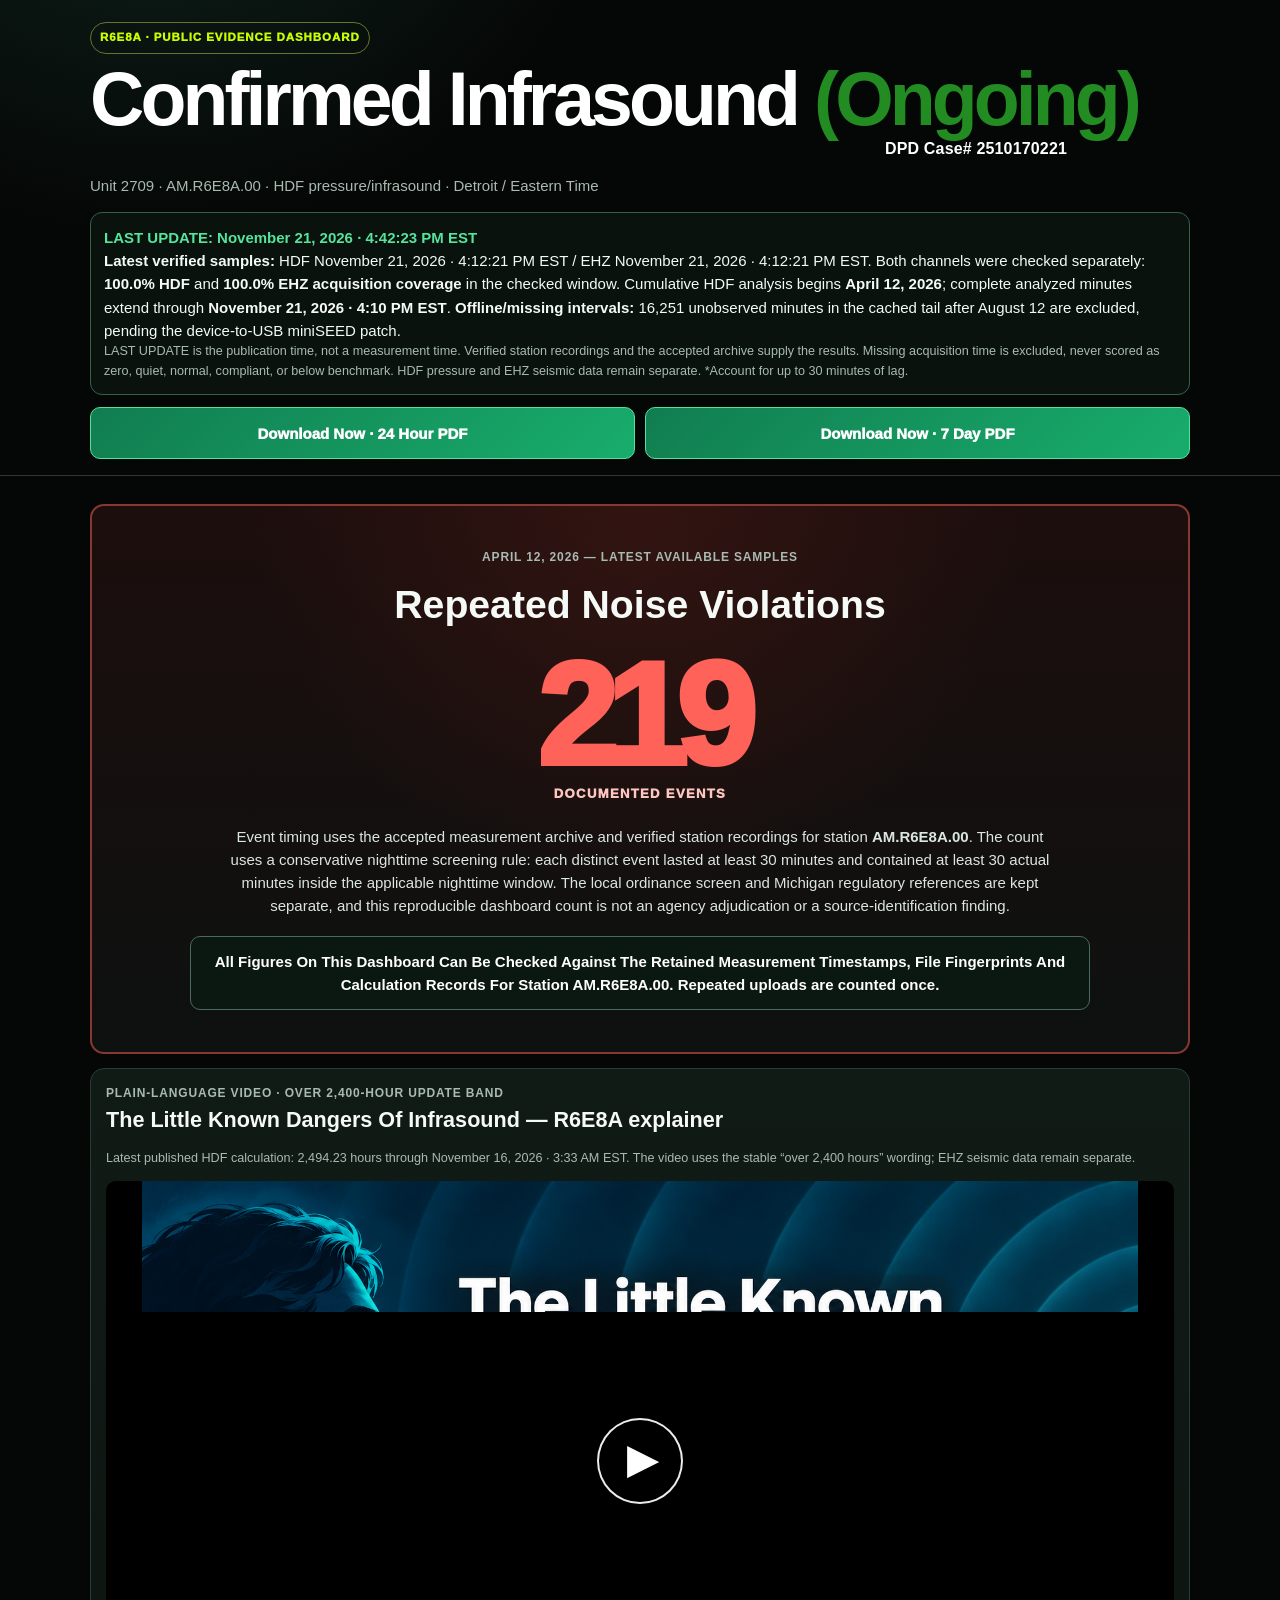
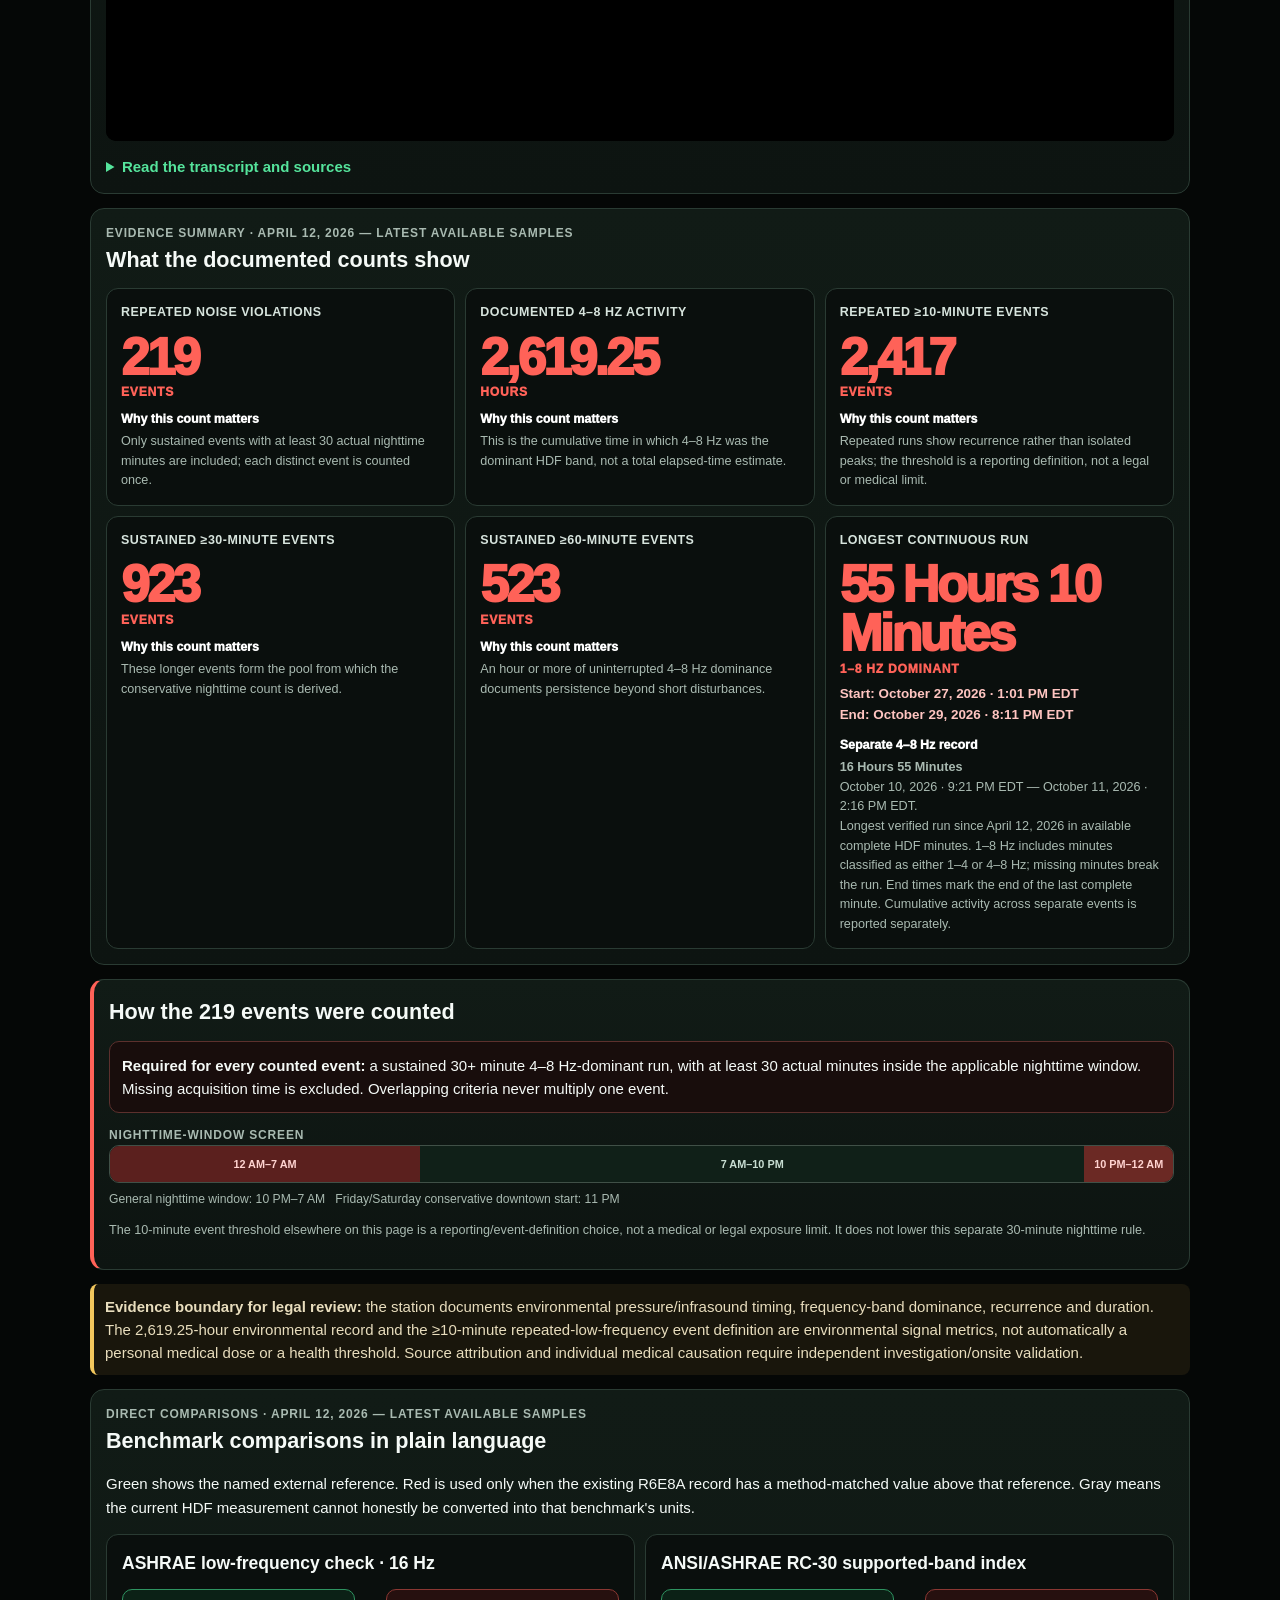
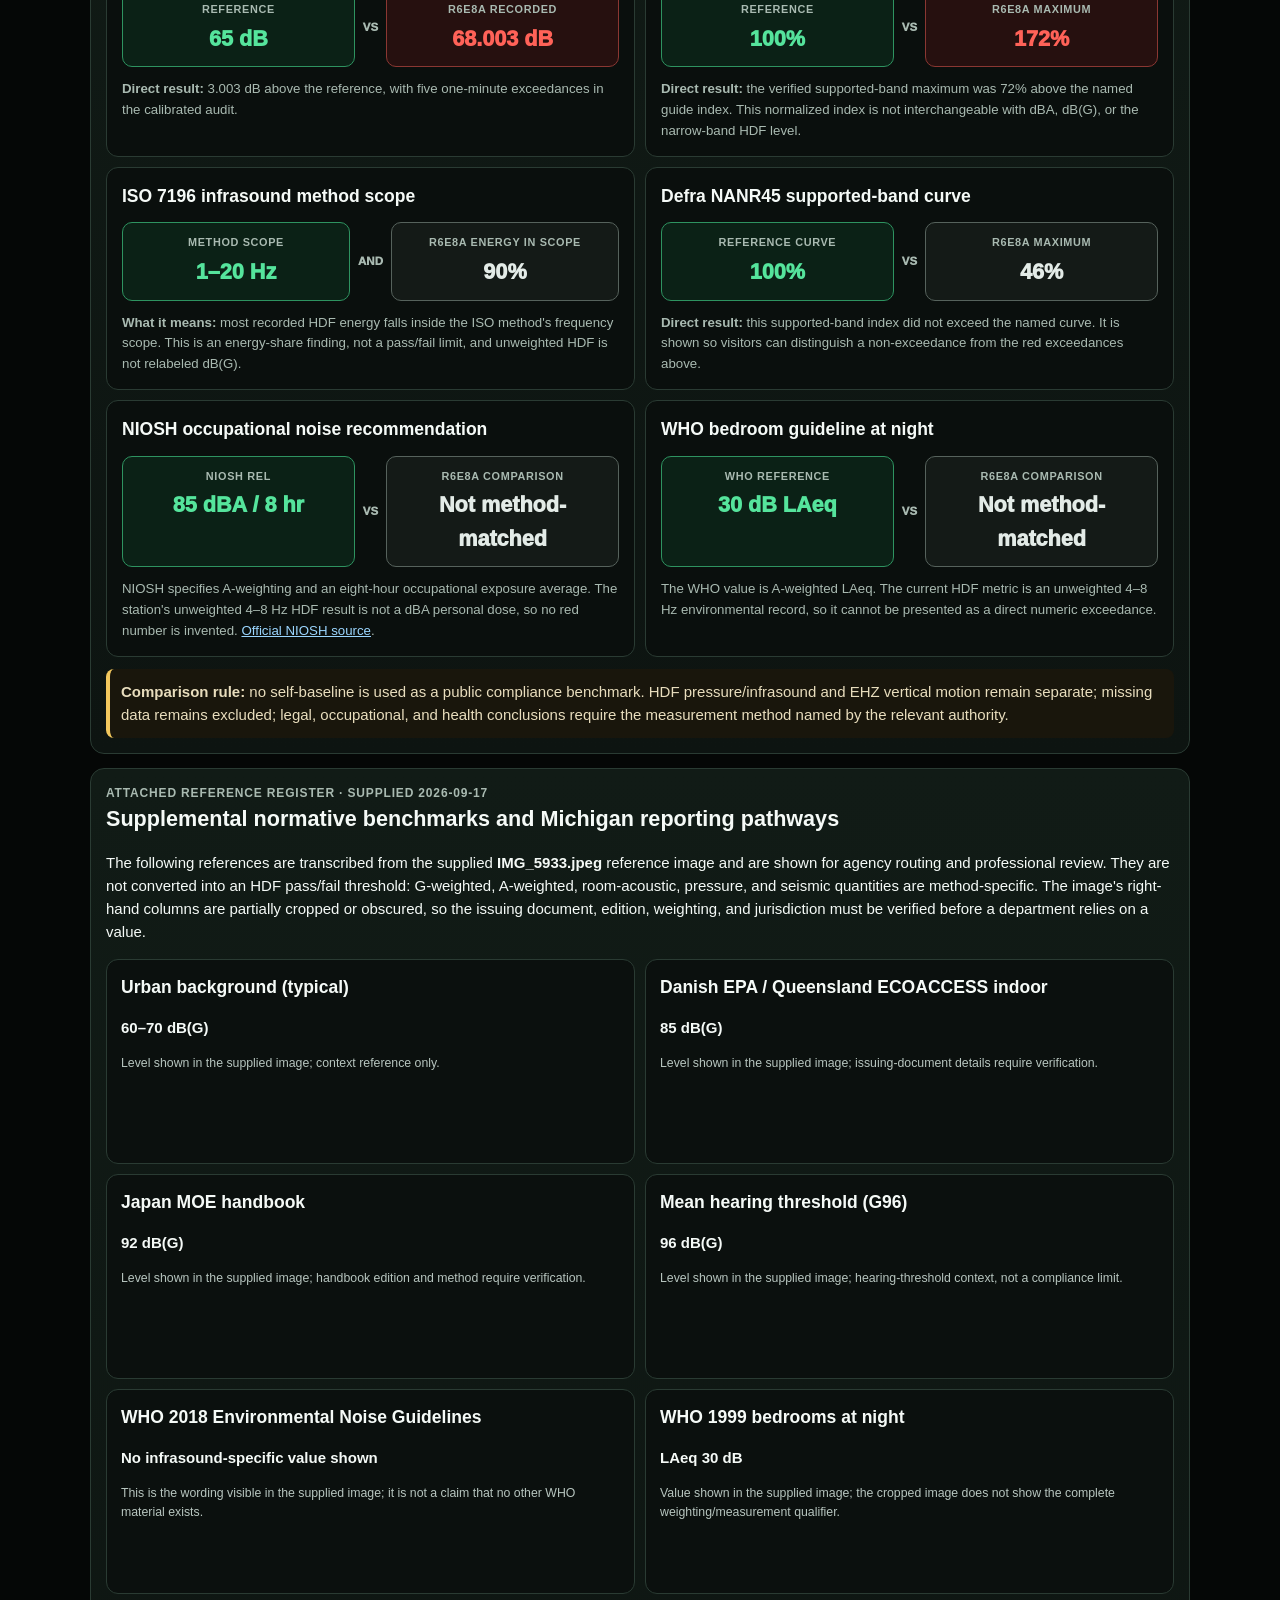
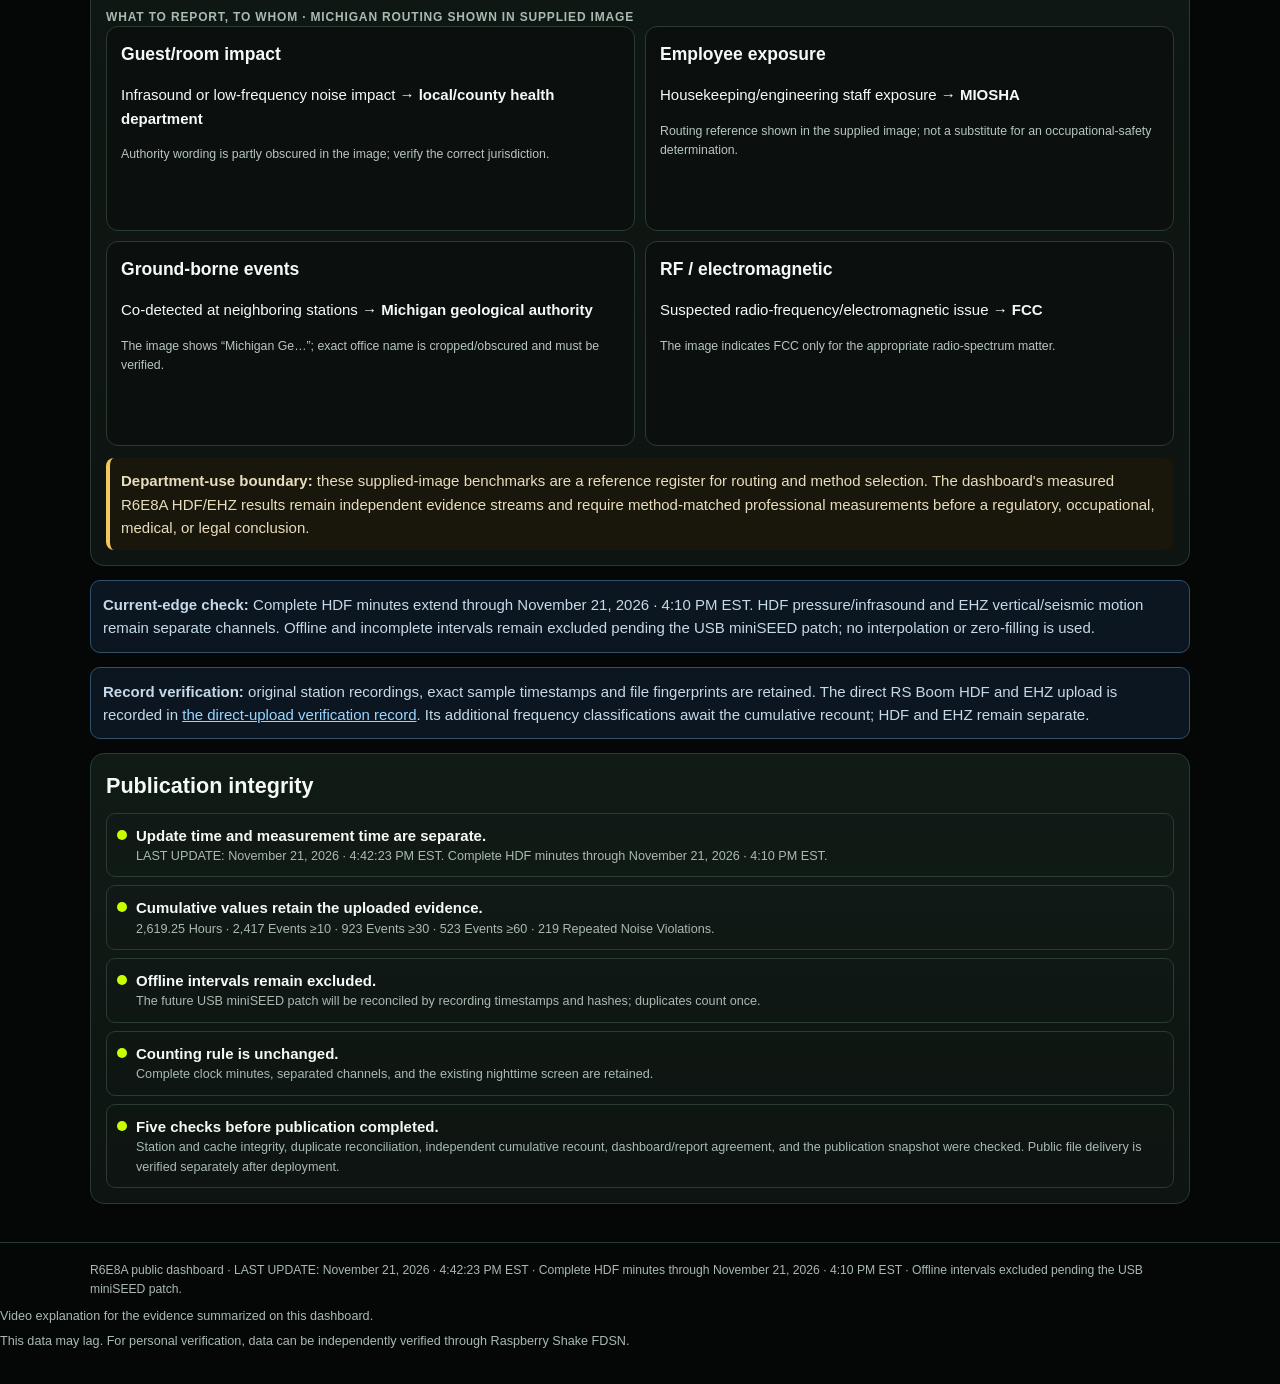
==== commit e67bfc8f: "Publish verified R6E8A dashboard, separate channels, and cached PDF reports" ====
--- a/index.html
+++ b/index.html
@@ -12,7 +12,7 @@
 </style>
 </head>
 <body>
-<header><div class="wrap"><div class="badge">R6E8A · PUBLIC EVIDENCE DASHBOARD</div><h1>Confirmed Infrasound <span class="ongoing-stack"><span class="ongoing-label">(Ongoing)</span><span class="dpd-case">DPD Case# 2510170221</span></span></h1><p class="sub">Unit 2709 · AM.R6E8A.00 · HDF pressure/infrasound · Detroit / Eastern Time</p><div class="status"><strong>LAST UPDATE: November 21, 2026 · 4:41:52 PM EST</strong><br><b>Latest verified samples:</b> HDF November 21, 2026 · 4:11:48 PM EST / EHZ November 21, 2026 · 4:11:48 PM EST. Both channels were checked separately: <b>100.0% HDF</b> and <b>100.0% EHZ acquisition coverage</b> in the checked window. Cumulative HDF analysis begins <b>April 12, 2026</b>; complete analyzed minutes extend through <b>November 21, 2026 · 4:10 PM EST</b>. <b>Offline/missing intervals:</b> 16,251 unobserved minutes in the cached tail after August 12 are excluded, pending the device-to-USB miniSEED patch. <div class="small">LAST UPDATE is the publication time, not a measurement time. Verified station recordings and the accepted archive supply the results. Missing acquisition time is excluded, never scored as zero, quiet, normal, compliant, or below benchmark. HDF pressure and EHZ seismic data remain separate. *Account for up to 30 minutes of lag.</div></div><div class="download-actions"><a class="download-btn" href="./downloads/R6E8A-24-hour-report.pdf?v=2678927b0d2f4e2e" download="R6E8A-24-hour-report.pdf" type="application/pdf" aria-label="Download the R6E8A 24-hour PDF report">Download Now · 24 Hour PDF</a><a class="download-btn" href="./downloads/R6E8A-7-day-trailing-report.pdf?v=2966499ebd34f003" download="R6E8A-7-day-trailing-report.pdf" type="application/pdf" aria-label="Download the R6E8A 7-day trailing PDF report">Download Now · 7 Day PDF</a></div></div></header>
+<header><div class="wrap"><div class="badge">R6E8A · PUBLIC EVIDENCE DASHBOARD</div><h1>Confirmed Infrasound <span class="ongoing-stack"><span class="ongoing-label">(Ongoing)</span><span class="dpd-case">DPD Case# 2510170221</span></span></h1><p class="sub">Unit 2709 · AM.R6E8A.00 · HDF pressure/infrasound · Detroit / Eastern Time</p><div class="status"><strong>LAST UPDATE: November 21, 2026 · 4:42:23 PM EST</strong><br><b>Latest verified samples:</b> HDF November 21, 2026 · 4:12:21 PM EST / EHZ November 21, 2026 · 4:12:21 PM EST. Both channels were checked separately: <b>100.0% HDF</b> and <b>100.0% EHZ acquisition coverage</b> in the checked window. Cumulative HDF analysis begins <b>April 12, 2026</b>; complete analyzed minutes extend through <b>November 21, 2026 · 4:10 PM EST</b>. <b>Offline/missing intervals:</b> 16,251 unobserved minutes in the cached tail after August 12 are excluded, pending the device-to-USB miniSEED patch. <div class="small">LAST UPDATE is the publication time, not a measurement time. Verified station recordings and the accepted archive supply the results. Missing acquisition time is excluded, never scored as zero, quiet, normal, compliant, or below benchmark. HDF pressure and EHZ seismic data remain separate. *Account for up to 30 minutes of lag.</div></div><div class="download-actions"><a class="download-btn" href="./downloads/R6E8A-24-hour-report.pdf?v=fa8e653d1294f1a3" download="R6E8A-24-hour-report.pdf" type="application/pdf" aria-label="Download the R6E8A 24-hour PDF report">Download Now · 24 Hour PDF</a><a class="download-btn" href="./downloads/R6E8A-7-day-trailing-report.pdf?v=9c9a45e95a98f2e3" download="R6E8A-7-day-trailing-report.pdf" type="application/pdf" aria-label="Download the R6E8A 7-day trailing PDF report">Download Now · 7 Day PDF</a></div></div></header>
 <main class="wrap">
 <!-- EVIDENCE SUMMARY START -->
 <section class="section panel violation-hero" id="repeated-noise-violations"><div class="date-scope">April 12, 2026 — latest available samples</div><h2>Repeated Noise Violations</h2><div class="violation-number">219</div><div class="events-caption">Documented Events</div><p class="hero-copy">Event timing uses the accepted measurement archive and verified station recordings for station <b>AM.R6E8A.00</b>. The count uses a conservative nighttime screening rule: each distinct event lasted at least 30 minutes and contained at least 30 actual minutes inside the applicable nighttime window. The local ordinance screen and Michigan regulatory references are kept separate, and this reproducible dashboard count is not an agency adjudication or a source-identification finding.</p><p class="verify-callout"><strong>All Figures On This Dashboard Can Be Checked Against The Retained Measurement Timestamps, File Fingerprints And Calculation Records For Station AM.R6E8A.00. Repeated uploads are counted once.</strong></p></section>
@@ -24,7 +24,7 @@
 <section class="section panel"><div class="date-scope">Direct comparisons · April 12, 2026 — latest available samples</div><h2>Benchmark comparisons in plain language</h2><p>Green shows the named external reference. Red is used only when the existing R6E8A record has a method-matched value above that reference. Gray means the current HDF measurement cannot honestly be converted into that benchmark's units.</p><div class="benchmark-grid"><article class="benchmark-card"><h3>ASHRAE low-frequency check · 16 Hz</h3><div class="comparison"><div class="comparison-side reference"><span class="comparison-label">Reference</span><span class="comparison-value">65 dB</span></div><div class="versus">VS</div><div class="comparison-side recorded"><span class="comparison-label">R6E8A recorded</span><span class="comparison-value">68.003 dB</span></div></div><p class="benchmark-note"><b>Direct result:</b> 3.003 dB above the reference, with five one-minute exceedances in the calibrated audit.</p></article><article class="benchmark-card"><h3>ANSI/ASHRAE RC-30 supported-band index</h3><div class="comparison"><div class="comparison-side reference"><span class="comparison-label">Reference</span><span class="comparison-value">100%</span></div><div class="versus">VS</div><div class="comparison-side recorded"><span class="comparison-label">R6E8A maximum</span><span class="comparison-value">172%</span></div></div><p class="benchmark-note"><b>Direct result:</b> the verified supported-band maximum was 72% above the named guide index. This normalized index is not interchangeable with dBA, dB(G), or the narrow-band HDF level.</p></article><article class="benchmark-card"><h3>ISO 7196 infrasound method scope</h3><div class="comparison"><div class="comparison-side reference"><span class="comparison-label">Method scope</span><span class="comparison-value">1–20 Hz</span></div><div class="versus">AND</div><div class="comparison-side neutral"><span class="comparison-label">R6E8A energy in scope</span><span class="comparison-value">90%</span></div></div><p class="benchmark-note"><b>What it means:</b> most recorded HDF energy falls inside the ISO method's frequency scope. This is an energy-share finding, not a pass/fail limit, and unweighted HDF is not relabeled dB(G).</p></article><article class="benchmark-card"><h3>Defra NANR45 supported-band curve</h3><div class="comparison"><div class="comparison-side reference"><span class="comparison-label">Reference curve</span><span class="comparison-value">100%</span></div><div class="versus">VS</div><div class="comparison-side neutral"><span class="comparison-label">R6E8A maximum</span><span class="comparison-value">46%</span></div></div><p class="benchmark-note"><b>Direct result:</b> this supported-band index did not exceed the named curve. It is shown so visitors can distinguish a non-exceedance from the red exceedances above.</p></article><article class="benchmark-card"><h3>NIOSH occupational noise recommendation</h3><div class="comparison"><div class="comparison-side reference"><span class="comparison-label">NIOSH REL</span><span class="comparison-value">85 dBA / 8 hr</span></div><div class="versus">VS</div><div class="comparison-side neutral"><span class="comparison-label">R6E8A comparison</span><span class="comparison-value">Not method-matched</span></div></div><p class="benchmark-note">NIOSH specifies A-weighting and an eight-hour occupational exposure average. The station's unweighted 4–8 Hz HDF result is not a dBA personal dose, so no red number is invented. <a href="https://www.cdc.gov/niosh/noise/about/noise.html">Official NIOSH source</a>.</p></article><article class="benchmark-card"><h3>WHO bedroom guideline at night</h3><div class="comparison"><div class="comparison-side reference"><span class="comparison-label">WHO reference</span><span class="comparison-value">30 dB LAeq</span></div><div class="versus">VS</div><div class="comparison-side neutral"><span class="comparison-label">R6E8A comparison</span><span class="comparison-value">Not method-matched</span></div></div><p class="benchmark-note">The WHO value is A-weighted LAeq. The current HDF metric is an unweighted 4–8 Hz environmental record, so it cannot be presented as a direct numeric exceedance.</p></article></div><div class="context-note" style="margin-top:12px"><b>Comparison rule:</b> no self-baseline is used as a public compliance benchmark. HDF pressure/infrasound and EHZ vertical motion remain separate; missing data remains excluded; legal, occupational, and health conclusions require the measurement method named by the relevant authority.</div></section>
 <section class="section panel" id="supplemental-benchmarks"><div class="label">Attached reference register · supplied 2026-09-17</div><h2>Supplemental normative benchmarks and Michigan reporting pathways</h2><p>The following references are transcribed from the supplied <b>IMG_5933.jpeg</b> reference image and are shown for agency routing and professional review. They are not converted into an HDF pass/fail threshold: G-weighted, A-weighted, room-acoustic, pressure, and seismic quantities are method-specific. The image's right-hand columns are partially cropped or obscured, so the issuing document, edition, weighting, and jurisdiction must be verified before a department relies on a value.</p><div class="grid g2"><article class="info-box"><h3>Urban background (typical)</h3><p><b>60–70 dB(G)</b></p><div class="src">Level shown in the supplied image; context reference only.</div></article><article class="info-box"><h3>Danish EPA / Queensland ECOACCESS indoor</h3><p><b>85 dB(G)</b></p><div class="src">Level shown in the supplied image; issuing-document details require verification.</div></article><article class="info-box"><h3>Japan MOE handbook</h3><p><b>92 dB(G)</b></p><div class="src">Level shown in the supplied image; handbook edition and method require verification.</div></article><article class="info-box"><h3>Mean hearing threshold (G96)</h3><p><b>96 dB(G)</b></p><div class="src">Level shown in the supplied image; hearing-threshold context, not a compliance limit.</div></article><article class="info-box"><h3>WHO 2018 Environmental Noise Guidelines</h3><p><b>No infrasound-specific value shown</b></p><div class="src">This is the wording visible in the supplied image; it is not a claim that no other WHO material exists.</div></article><article class="info-box"><h3>WHO 1999 bedrooms at night</h3><p><b>LAeq 30 dB</b></p><div class="src">Value shown in the supplied image; the cropped image does not show the complete weighting/measurement qualifier.</div></article></div><div class="label" style="margin-top:14px">What to report, to whom · Michigan routing shown in supplied image</div><div class="grid g2"><article class="info-box"><h3>Guest/room impact</h3><p>Infrasound or low-frequency noise impact → <b>local/county health department</b></p><div class="src">Authority wording is partly obscured in the image; verify the correct jurisdiction.</div></article><article class="info-box"><h3>Employee exposure</h3><p>Housekeeping/engineering staff exposure → <b>MIOSHA</b></p><div class="src">Routing reference shown in the supplied image; not a substitute for an occupational-safety determination.</div></article><article class="info-box"><h3>Ground-borne events</h3><p>Co-detected at neighboring stations → <b>Michigan geological authority</b></p><div class="src">The image shows “Michigan Ge…”; exact office name is cropped/obscured and must be verified.</div></article><article class="info-box"><h3>RF / electromagnetic</h3><p>Suspected radio-frequency/electromagnetic issue → <b>FCC</b></p><div class="src">The image indicates FCC only for the appropriate radio-spectrum matter.</div></article></div><div class="context-note" style="margin-top:12px"><b>Department-use boundary:</b> these supplied-image benchmarks are a reference register for routing and method selection. The dashboard's measured R6E8A HDF/EHZ results remain independent evidence streams and require method-matched professional measurements before a regulatory, occupational, medical, or legal conclusion.</div></section><section class="section note"><b>Current-edge check:</b> Complete HDF minutes extend through November 21, 2026 · 4:10 PM EST. HDF pressure/infrasound and EHZ vertical/seismic motion remain separate channels. Offline and incomplete intervals remain excluded pending the USB miniSEED patch; no interpolation or zero-filling is used.</section>
 <section class="section note"><b>Record verification:</b> original station recordings, exact sample timestamps and file fingerprints are retained. The direct RS Boom HDF and EHZ upload is recorded in <a href="./data/r6e8a-oct15-direct-upload-verification.json">the direct-upload verification record</a>. Its additional frequency classifications await the cumulative recount; HDF and EHZ remain separate.</section>
-<section class="section panel"><h2>Publication integrity</h2><div class="approval"><div class="check"><span class="dot"></span><div><b>Update time and measurement time are separate.</b><div class="small">LAST UPDATE: November 21, 2026 · 4:41:52 PM EST. Complete HDF minutes through November 21, 2026 · 4:10 PM EST.</div></div></div><div class="check"><span class="dot"></span><div><b>Cumulative values retain the uploaded evidence.</b><div class="small">2,619.25 Hours · 2,417 Events ≥10 · 923 Events ≥30 · 523 Events ≥60 · 219 Repeated Noise Violations.</div></div></div><div class="check"><span class="dot"></span><div><b>Offline intervals remain excluded.</b><div class="small">The future USB miniSEED patch will be reconciled by recording timestamps and hashes; duplicates count once.</div></div></div><div class="check"><span class="dot"></span><div><b>Counting rule is unchanged.</b><div class="small">Complete clock minutes, separated channels, and the existing nighttime screen are retained.</div></div></div><div class="check"><span class="dot"></span><div><b>Five checks before publication completed.</b><div class="small">Station and cache integrity, duplicate reconciliation, independent cumulative recount, dashboard/report agreement, and the publication snapshot were checked. Public file delivery is verified separately after deployment.</div></div></div></div></section>
-</main><footer><div class="wrap">R6E8A public dashboard · LAST UPDATE: November 21, 2026 · 4:41:52 PM EST · Complete HDF minutes through November 21, 2026 · 4:10 PM EST · Offline intervals excluded pending the USB miniSEED patch.</div> <p class="small" style="margin:8px 0 0">Video explanation for the evidence summarized on this dashboard.</p><p class="small" style="margin:6px 0 0">This data may lag. For personal verification, data can be independently verified through Raspberry Shake FDSN.</p></footer></body></html>
+<section class="section panel"><h2>Publication integrity</h2><div class="approval"><div class="check"><span class="dot"></span><div><b>Update time and measurement time are separate.</b><div class="small">LAST UPDATE: November 21, 2026 · 4:42:23 PM EST. Complete HDF minutes through November 21, 2026 · 4:10 PM EST.</div></div></div><div class="check"><span class="dot"></span><div><b>Cumulative values retain the uploaded evidence.</b><div class="small">2,619.25 Hours · 2,417 Events ≥10 · 923 Events ≥30 · 523 Events ≥60 · 219 Repeated Noise Violations.</div></div></div><div class="check"><span class="dot"></span><div><b>Offline intervals remain excluded.</b><div class="small">The future USB miniSEED patch will be reconciled by recording timestamps and hashes; duplicates count once.</div></div></div><div class="check"><span class="dot"></span><div><b>Counting rule is unchanged.</b><div class="small">Complete clock minutes, separated channels, and the existing nighttime screen are retained.</div></div></div><div class="check"><span class="dot"></span><div><b>Five checks before publication completed.</b><div class="small">Station and cache integrity, duplicate reconciliation, independent cumulative recount, dashboard/report agreement, and the publication snapshot were checked. Public file delivery is verified separately after deployment.</div></div></div></div></section>
+</main><footer><div class="wrap">R6E8A public dashboard · LAST UPDATE: November 21, 2026 · 4:42:23 PM EST · Complete HDF minutes through November 21, 2026 · 4:10 PM EST · Offline intervals excluded pending the USB miniSEED patch.</div> <p class="small" style="margin:8px 0 0">Video explanation for the evidence summarized on this dashboard.</p><p class="small" style="margin:6px 0 0">This data may lag. For personal verification, data can be independently verified through Raspberry Shake FDSN.</p></footer></body></html>
 
 
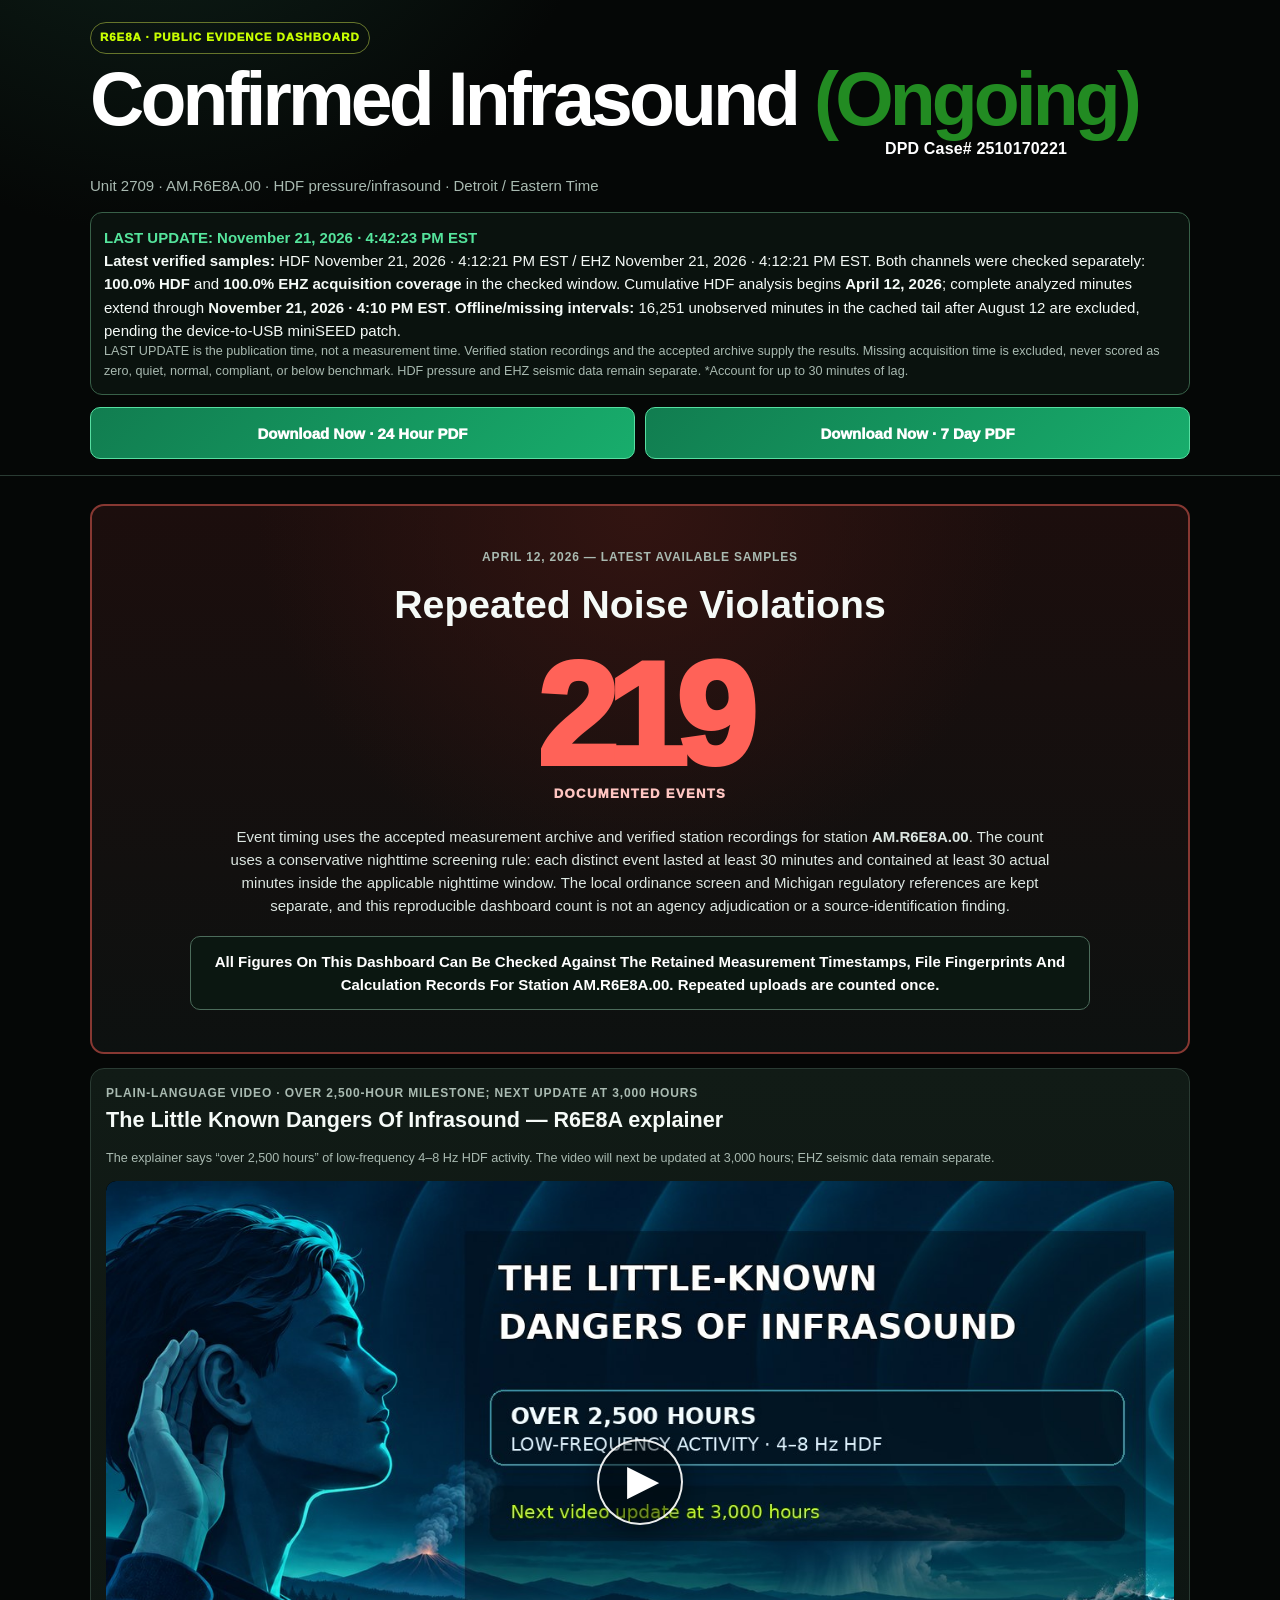
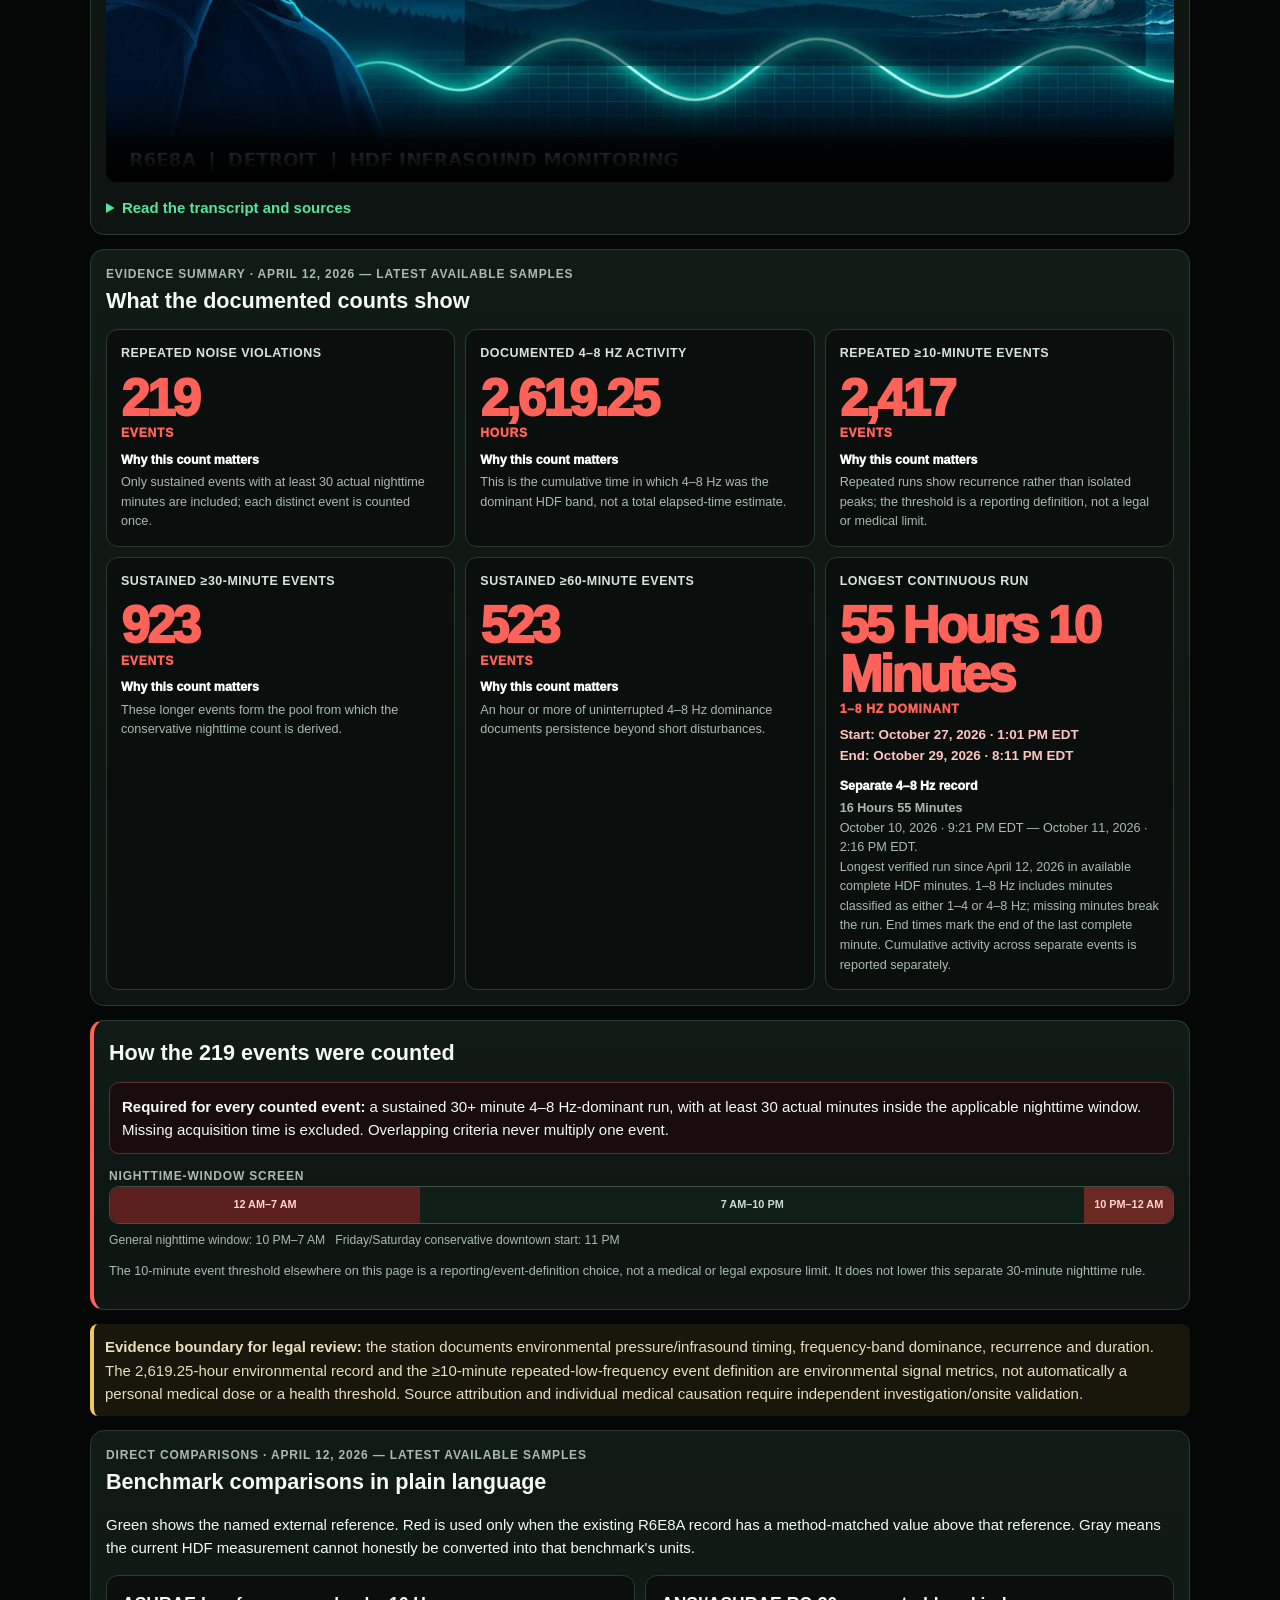
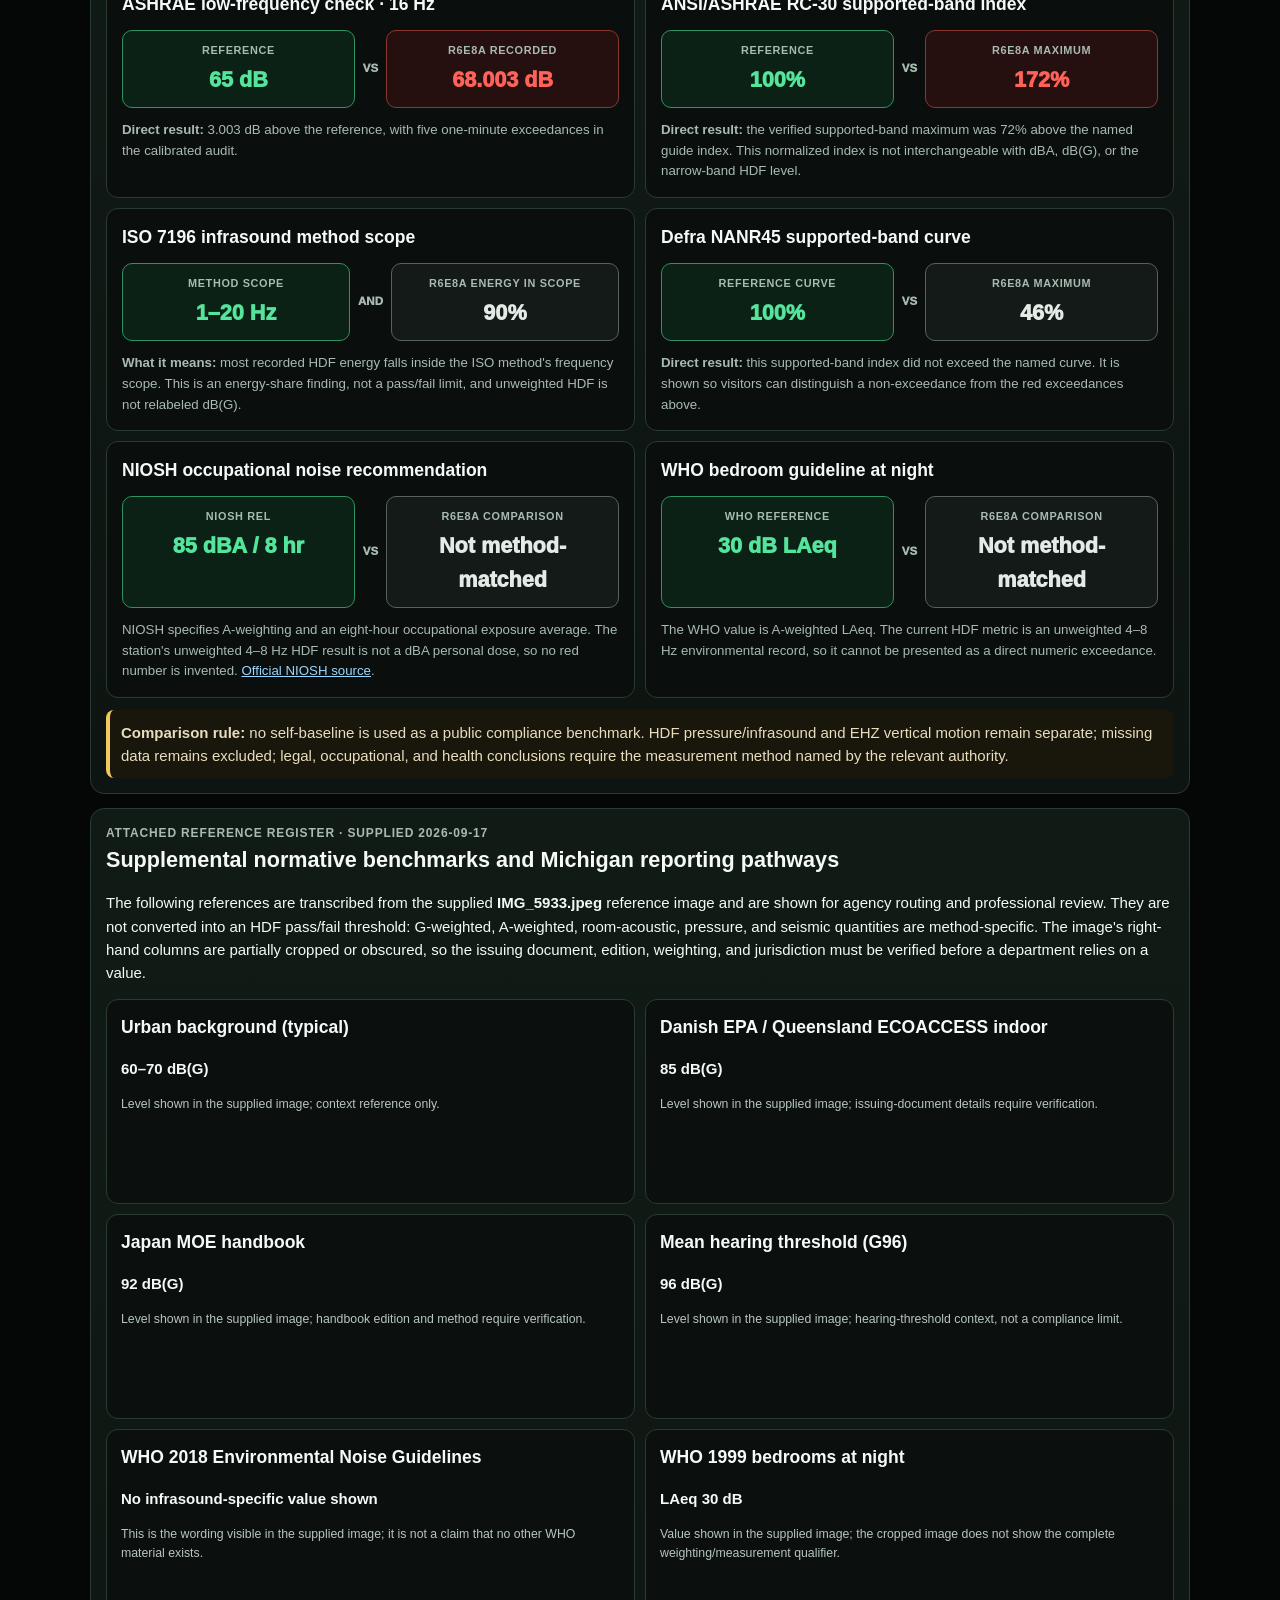
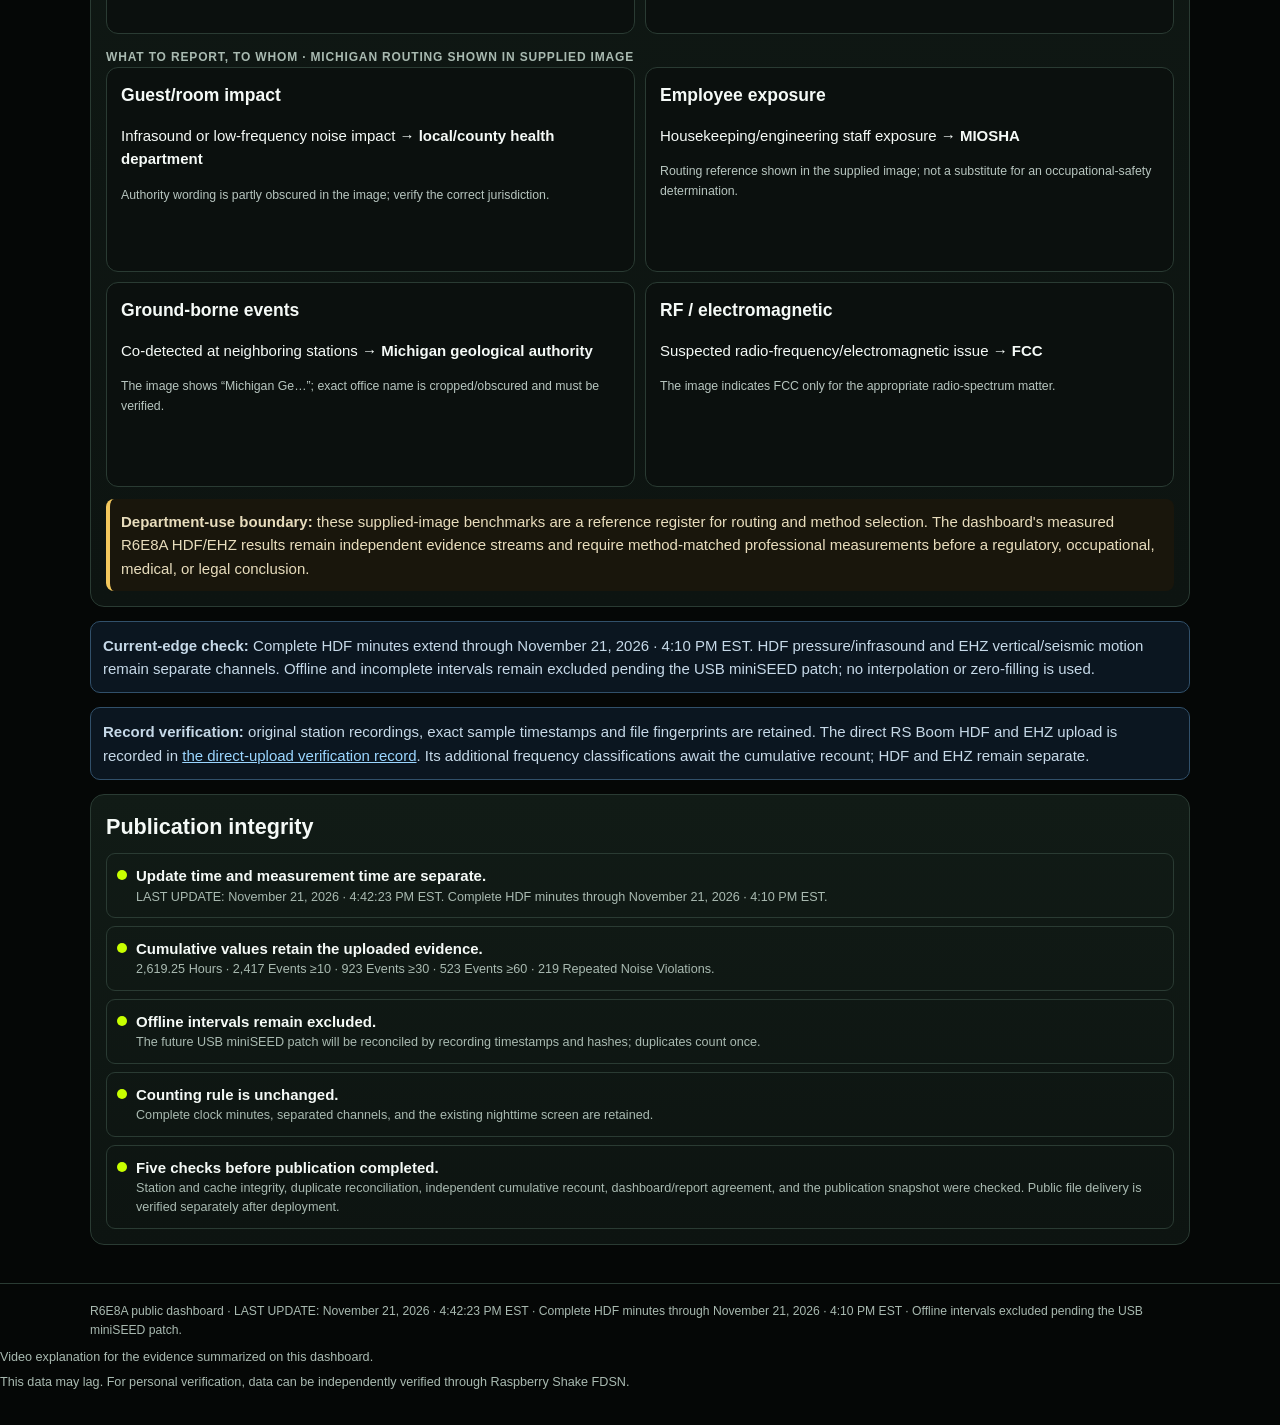
==== commit 38c7b817: "Fix R6E8A explainer playback and 2500-hour cover" ====
--- a/index.html
+++ b/index.html
@@ -8,7 +8,7 @@
 <title>Confirmed Infrasound (Ongoing) — Unit 2709 R6E8A</title>
 <style>
 :root {--bg:#050706;--panel:#0d1411;--panel2:#111b16;--line:#2a3b33;--ink:#f5faf7;--muted:#a9bab1;--lime:#c8ff00;--green:#55e49c;--red:#ff6258;--amber:#f2c75d;--blue:#75c2ff;--violet:#a888ff}
-*{box-sizing:border-box}html{scroll-behavior:smooth}body{margin:0;background:radial-gradient(circle at 12% -4%,#10271e 0,transparent 30rem),var(--bg);color:var(--ink);font:15px/1.55 -apple-system,BlinkMacSystemFont,"Segoe UI",sans-serif}.wrap{width:min(100% - 18px,1100px);margin:auto}header{padding:22px 0 16px;border-bottom:1px solid var(--line)}a{color:#9bd6ff}.badge{display:inline-flex;padding:6px 9px;border:1px solid #66752b;border-radius:999px;color:var(--lime);font-size:.72rem;font-weight:950;letter-spacing:.08em;text-transform:uppercase}h1{margin:10px 0 5px;color:#fff;font-size:clamp(2.1rem,9vw,4.7rem);line-height:.95;letter-spacing:-.052em}h1 .ongoing-stack{display:inline-flex;flex-direction:column;align-items:center;vertical-align:top}h1 .ongoing-label{color:#228b22}h1 .dpd-case,h1 .dpd-case a{margin-top:5px;color:#fff!important;font-size:12pt;font-weight:800;line-height:1.15;letter-spacing:.01em;text-decoration:none!important;-webkit-text-decoration:none!important}h2{font-size:1.35rem;margin:0 0 10px}h3{margin:0 0 7px}.sub,.small,.detail{color:var(--muted)}.small{font-size:.79rem}.detail{font-size:.83rem}.status{margin-top:14px;padding:13px;border:1px solid #386048;border-radius:12px;background:#0a120e}.status strong{color:var(--green)}.download-actions{display:grid;grid-template-columns:1fr 1fr;gap:10px;margin-top:12px}.explainer-wrap{position:relative;margin:12px 0 0;background:#000;border-radius:10px;overflow:hidden}.explainer-video{display:block;width:100%;max-height:560px;background:#000;border-radius:10px}.explainer-play{position:absolute;inset:0;margin:auto;width:86px;height:86px;border:2px solid rgba(255,255,255,.92);border-radius:50%;background:rgba(0,0,0,.42);color:#fff;font-size:42px;line-height:1;display:grid;place-items:center;padding:0 0 4px 6px;cursor:pointer;box-shadow:0 4px 22px rgba(0,0,0,.45);transition:transform .15s ease,opacity .15s ease}.explainer-play:hover{transform:scale(1.06);background:rgba(0,0,0,.58)}.explainer-play[hidden]{display:none}.download-btn{display:flex;min-height:52px;align-items:center;justify-content:center;text-align:center;padding:12px 14px;border:1px solid #57dfa2;border-radius:10px;background:linear-gradient(135deg,#117d50,#18ad6c);color:#fff;text-decoration:none;font-weight:950}main{padding:14px 0 38px}.section{margin-top:14px}.grid{display:grid;gap:10px}.g2{grid-template-columns:repeat(2,1fr)}.g3{grid-template-columns:repeat(3,1fr)}.panel{background:linear-gradient(180deg,var(--panel2),var(--panel));border:1px solid var(--line);border-radius:14px;padding:15px}.label,.date-scope{font-size:.75rem;color:var(--muted);font-weight:900;text-transform:uppercase;letter-spacing:.07em}.violation-hero{padding:clamp(22px,5vw,42px);text-align:center;border:2px solid #873832;background:radial-gradient(circle at 50% 0,#321411 0,transparent 24rem),linear-gradient(180deg,#1c0e0d,#0d1110)}.violation-hero h2{margin:8px 0 0;font-size:clamp(1.55rem,4vw,2.45rem)}.violation-number{color:var(--red);font-size:clamp(5rem,18vw,9rem);font-weight:950;letter-spacing:-.075em;line-height:.88;margin:18px 0 4px}.events-caption{color:#ffc5c1;font-size:.82rem;font-weight:950;letter-spacing:.1em;text-transform:uppercase}.hero-copy{max-width:820px;margin:20px auto 0;color:#dce6e1}.verify-callout{max-width:900px;margin:18px auto 0;padding:13px;border:1px solid #4c6c5b;border-radius:10px;background:#0b1711}.verify-callout strong{color:#fff}.stats-panel h2{margin-bottom:4px}.stats-grid{display:grid;grid-template-columns:repeat(3,minmax(0,1fr));gap:10px;margin-top:12px}.stat-card{min-height:190px;padding:14px;border:1px solid var(--line);border-radius:12px;background:#0a0f0d}.stat-title{font-size:.78rem;font-weight:900;text-transform:uppercase;letter-spacing:.04em;color:#d7e4dd}.stat-number{margin:11px 0;color:var(--red);font-size:clamp(2rem,5vw,3.2rem);font-weight:950;letter-spacing:-.055em;line-height:.95}.stat-number span{display:block;margin-top:5px;font-size:.76rem;letter-spacing:.06em;text-transform:uppercase}.stat-date{margin:-2px 0 10px;color:#ffc5c1;font-size:.84rem;font-weight:900}.why-title{margin:10px 0 3px;color:#fff;font-size:.78rem;font-weight:950}.why-copy{margin:0;color:var(--muted);font-size:.79rem}.count-method{border-left:4px solid var(--red)}.method-rule{margin:12px 0;padding:12px;border:1px solid #5c302d;border-radius:10px;background:#180d0c}.clock{margin-top:13px}.clockbar{height:38px;border:1px solid #405047;border-radius:10px;display:grid;grid-template-columns:7fr 15fr 2fr;overflow:hidden}.clockbar div{display:flex;align-items:center;justify-content:center;font-size:.68rem;font-weight:900}.night{background:#5b201e;color:#ffd3d0}.day{background:#102018;color:#c8ddd2}.late{background:#6b2924;color:#ffd3d0}.legend{display:flex;gap:10px;flex-wrap:wrap;margin-top:7px;font-size:.76rem;color:var(--muted)}.info-box{padding:14px;border:1px solid var(--line);border-radius:12px;background:#0b100e;min-height:205px}.info-box .src{margin-top:10px;font-size:.77rem;color:#b7c5bf}.benchmark-grid{display:grid;grid-template-columns:repeat(2,minmax(0,1fr));gap:10px}.benchmark-card{padding:15px;border:1px solid var(--line);border-radius:12px;background:#0a0f0d}.comparison{display:grid;grid-template-columns:1fr auto 1fr;gap:8px;align-items:stretch;margin:12px 0}.comparison-side{padding:11px;border-radius:10px;text-align:center}.comparison-side.reference{border:1px solid #2e9360;background:#0b2116}.comparison-side.recorded{border:1px solid #8a3732;background:#26100f}.comparison-side.neutral{border:1px solid #56625c;background:#141a17}.comparison-label{display:block;color:var(--muted);font-size:.68rem;font-weight:900;letter-spacing:.06em;text-transform:uppercase}.comparison-value{display:block;margin-top:4px;font-size:1.35rem;font-weight:950}.reference .comparison-value{color:var(--green)}.recorded .comparison-value{color:var(--red)}.neutral .comparison-value{color:#e3ebe7}.versus{align-self:center;color:var(--muted);font-size:.72rem;font-weight:950}.benchmark-note{margin:0;color:var(--muted);font-size:.83rem}.context-note{padding:11px;border-left:4px solid var(--amber);background:#19160c;border-radius:8px;color:#e8ddbd}.note{padding:12px;border:1px solid #31506a;background:#0b1620;border-radius:10px;color:#c6d9e8}.approval{display:grid;gap:8px}.check{display:flex;gap:9px;align-items:flex-start;padding:10px;border:1px solid var(--line);border-radius:9px}.dot{flex:0 0 10px;width:10px;height:10px;border-radius:50%;background:var(--lime);margin-top:6px}footer{padding:18px 0 32px;border-top:1px solid var(--line);font-size:.76rem;color:var(--muted)}@media(max-width:760px){.g2,.g3,.download-actions,.stats-grid,.benchmark-grid{grid-template-columns:1fr}.stat-card,.info-box{min-height:0}.comparison{grid-template-columns:1fr}.versus{justify-self:center}}
+*{box-sizing:border-box}html{scroll-behavior:smooth}body{margin:0;background:radial-gradient(circle at 12% -4%,#10271e 0,transparent 30rem),var(--bg);color:var(--ink);font:15px/1.55 -apple-system,BlinkMacSystemFont,"Segoe UI",sans-serif}.wrap{width:min(100% - 18px,1100px);margin:auto}header{padding:22px 0 16px;border-bottom:1px solid var(--line)}a{color:#9bd6ff}.badge{display:inline-flex;padding:6px 9px;border:1px solid #66752b;border-radius:999px;color:var(--lime);font-size:.72rem;font-weight:950;letter-spacing:.08em;text-transform:uppercase}h1{margin:10px 0 5px;color:#fff;font-size:clamp(2.1rem,9vw,4.7rem);line-height:.95;letter-spacing:-.052em}h1 .ongoing-stack{display:inline-flex;flex-direction:column;align-items:center;vertical-align:top}h1 .ongoing-label{color:#228b22}h1 .dpd-case,h1 .dpd-case a{margin-top:5px;color:#fff!important;font-size:12pt;font-weight:800;line-height:1.15;letter-spacing:.01em;text-decoration:none!important;-webkit-text-decoration:none!important}h2{font-size:1.35rem;margin:0 0 10px}h3{margin:0 0 7px}.sub,.small,.detail{color:var(--muted)}.small{font-size:.79rem}.detail{font-size:.83rem}.status{margin-top:14px;padding:13px;border:1px solid #386048;border-radius:12px;background:#0a120e}.status strong{color:var(--green)}.download-actions{display:grid;grid-template-columns:1fr 1fr;gap:10px;margin-top:12px}.explainer-wrap{position:relative;margin:12px 0 0;background:#000;border-radius:10px;overflow:hidden;aspect-ratio:16/9}.explainer-video{display:block;width:100%;height:100%;aspect-ratio:16/9;object-fit:cover;max-height:none;background:#000;border-radius:10px}.explainer-play{position:absolute;inset:0;margin:auto;width:86px;height:86px;border:2px solid rgba(255,255,255,.92);border-radius:50%;background:rgba(0,0,0,.42);color:#fff;font-size:42px;line-height:1;display:grid;place-items:center;padding:0 0 4px 6px;cursor:pointer;box-shadow:0 4px 22px rgba(0,0,0,.45);transition:transform .15s ease,opacity .15s ease}.explainer-play:hover{transform:scale(1.06);background:rgba(0,0,0,.58)}.explainer-play[hidden]{display:none}.download-btn{display:flex;min-height:52px;align-items:center;justify-content:center;text-align:center;padding:12px 14px;border:1px solid #57dfa2;border-radius:10px;background:linear-gradient(135deg,#117d50,#18ad6c);color:#fff;text-decoration:none;font-weight:950}main{padding:14px 0 38px}.section{margin-top:14px}.grid{display:grid;gap:10px}.g2{grid-template-columns:repeat(2,1fr)}.g3{grid-template-columns:repeat(3,1fr)}.panel{background:linear-gradient(180deg,var(--panel2),var(--panel));border:1px solid var(--line);border-radius:14px;padding:15px}.label,.date-scope{font-size:.75rem;color:var(--muted);font-weight:900;text-transform:uppercase;letter-spacing:.07em}.violation-hero{padding:clamp(22px,5vw,42px);text-align:center;border:2px solid #873832;background:radial-gradient(circle at 50% 0,#321411 0,transparent 24rem),linear-gradient(180deg,#1c0e0d,#0d1110)}.violation-hero h2{margin:8px 0 0;font-size:clamp(1.55rem,4vw,2.45rem)}.violation-number{color:var(--red);font-size:clamp(5rem,18vw,9rem);font-weight:950;letter-spacing:-.075em;line-height:.88;margin:18px 0 4px}.events-caption{color:#ffc5c1;font-size:.82rem;font-weight:950;letter-spacing:.1em;text-transform:uppercase}.hero-copy{max-width:820px;margin:20px auto 0;color:#dce6e1}.verify-callout{max-width:900px;margin:18px auto 0;padding:13px;border:1px solid #4c6c5b;border-radius:10px;background:#0b1711}.verify-callout strong{color:#fff}.stats-panel h2{margin-bottom:4px}.stats-grid{display:grid;grid-template-columns:repeat(3,minmax(0,1fr));gap:10px;margin-top:12px}.stat-card{min-height:190px;padding:14px;border:1px solid var(--line);border-radius:12px;background:#0a0f0d}.stat-title{font-size:.78rem;font-weight:900;text-transform:uppercase;letter-spacing:.04em;color:#d7e4dd}.stat-number{margin:11px 0;color:var(--red);font-size:clamp(2rem,5vw,3.2rem);font-weight:950;letter-spacing:-.055em;line-height:.95}.stat-number span{display:block;margin-top:5px;font-size:.76rem;letter-spacing:.06em;text-transform:uppercase}.stat-date{margin:-2px 0 10px;color:#ffc5c1;font-size:.84rem;font-weight:900}.why-title{margin:10px 0 3px;color:#fff;font-size:.78rem;font-weight:950}.why-copy{margin:0;color:var(--muted);font-size:.79rem}.count-method{border-left:4px solid var(--red)}.method-rule{margin:12px 0;padding:12px;border:1px solid #5c302d;border-radius:10px;background:#180d0c}.clock{margin-top:13px}.clockbar{height:38px;border:1px solid #405047;border-radius:10px;display:grid;grid-template-columns:7fr 15fr 2fr;overflow:hidden}.clockbar div{display:flex;align-items:center;justify-content:center;font-size:.68rem;font-weight:900}.night{background:#5b201e;color:#ffd3d0}.day{background:#102018;color:#c8ddd2}.late{background:#6b2924;color:#ffd3d0}.legend{display:flex;gap:10px;flex-wrap:wrap;margin-top:7px;font-size:.76rem;color:var(--muted)}.info-box{padding:14px;border:1px solid var(--line);border-radius:12px;background:#0b100e;min-height:205px}.info-box .src{margin-top:10px;font-size:.77rem;color:#b7c5bf}.benchmark-grid{display:grid;grid-template-columns:repeat(2,minmax(0,1fr));gap:10px}.benchmark-card{padding:15px;border:1px solid var(--line);border-radius:12px;background:#0a0f0d}.comparison{display:grid;grid-template-columns:1fr auto 1fr;gap:8px;align-items:stretch;margin:12px 0}.comparison-side{padding:11px;border-radius:10px;text-align:center}.comparison-side.reference{border:1px solid #2e9360;background:#0b2116}.comparison-side.recorded{border:1px solid #8a3732;background:#26100f}.comparison-side.neutral{border:1px solid #56625c;background:#141a17}.comparison-label{display:block;color:var(--muted);font-size:.68rem;font-weight:900;letter-spacing:.06em;text-transform:uppercase}.comparison-value{display:block;margin-top:4px;font-size:1.35rem;font-weight:950}.reference .comparison-value{color:var(--green)}.recorded .comparison-value{color:var(--red)}.neutral .comparison-value{color:#e3ebe7}.versus{align-self:center;color:var(--muted);font-size:.72rem;font-weight:950}.benchmark-note{margin:0;color:var(--muted);font-size:.83rem}.context-note{padding:11px;border-left:4px solid var(--amber);background:#19160c;border-radius:8px;color:#e8ddbd}.note{padding:12px;border:1px solid #31506a;background:#0b1620;border-radius:10px;color:#c6d9e8}.approval{display:grid;gap:8px}.check{display:flex;gap:9px;align-items:flex-start;padding:10px;border:1px solid var(--line);border-radius:9px}.dot{flex:0 0 10px;width:10px;height:10px;border-radius:50%;background:var(--lime);margin-top:6px}footer{padding:18px 0 32px;border-top:1px solid var(--line);font-size:.76rem;color:var(--muted)}@media(max-width:760px){.g2,.g3,.download-actions,.stats-grid,.benchmark-grid{grid-template-columns:1fr}.stat-card,.info-box{min-height:0}.comparison{grid-template-columns:1fr}.versus{justify-self:center}}
 </style>
 </head>
 <body>
@@ -16,7 +16,7 @@
 <main class="wrap">
 <!-- EVIDENCE SUMMARY START -->
 <section class="section panel violation-hero" id="repeated-noise-violations"><div class="date-scope">April 12, 2026 — latest available samples</div><h2>Repeated Noise Violations</h2><div class="violation-number">219</div><div class="events-caption">Documented Events</div><p class="hero-copy">Event timing uses the accepted measurement archive and verified station recordings for station <b>AM.R6E8A.00</b>. The count uses a conservative nighttime screening rule: each distinct event lasted at least 30 minutes and contained at least 30 actual minutes inside the applicable nighttime window. The local ordinance screen and Michigan regulatory references are kept separate, and this reproducible dashboard count is not an agency adjudication or a source-identification finding.</p><p class="verify-callout"><strong>All Figures On This Dashboard Can Be Checked Against The Retained Measurement Timestamps, File Fingerprints And Calculation Records For Station AM.R6E8A.00. Repeated uploads are counted once.</strong></p></section>
-<section class="section panel" id="explainer" aria-labelledby="explainer-heading"><div class="date-scope">Plain-language video · over 2,400-hour update band</div><h2 id="explainer-heading">The Little Known Dangers Of Infrasound — R6E8A explainer</h2><p class="small">Latest published HDF calculation: 2,494.23 hours through November 16, 2026 · 3:33 AM EST. The video uses the stable “over 2,400 hours” wording; EHZ seismic data remain separate.</p><div class="explainer-wrap" id="r6e8a-explainer-wrap"><video class="explainer-video" id="r6e8a-explainer-video" controls playsinline preload="auto" poster="./media/r6e8a-infrasound-cover.png?v=a5b8c1b3416406f7" aria-label="The Little Known Dangers Of Infrasound — R6E8A explainer video"><source src="./media/r6e8a-little-known-dangers-explainer-live.mp4?v=9661cc7c134ac35a" type="video/mp4">Your browser does not support embedded video. <a href="./media/r6e8a-little-known-dangers-explainer-live.mp4">Open the MP4 video</a>.</video><button class="explainer-play" id="r6e8a-explainer-play" type="button" aria-label="Play The Little Known Dangers Of Infrasound explainer">▶</button></div><script>(()=>{const v=document.getElementById('r6e8a-explainer-video'),b=document.getElementById('r6e8a-explainer-play');if(!v||!b)return;const hide=()=>{b.hidden=true};const show=()=>{if(v.paused)v.currentTime===0&&(b.hidden=false)};b.addEventListener('click',()=>{hide();const p=v.play();if(p&&p.catch)p.catch(()=>{b.hidden=false})});v.addEventListener('play',hide);v.addEventListener('pause',show);v.addEventListener('ended',show);})();</script><details style="margin-top:14px"><summary style="cursor:pointer;color:var(--green);font-weight:700">Read the transcript and sources</summary><div class="small" style="margin-top:10px"><p><b>What the number measures.</b> Each complete one-minute HDF window is classified by which of four frequency ranges has the highest average power spectral density. The dashboard counts minutes when 4–8 Hz is dominant. This is not a calibrated sound-pressure level, a personal exposure dose, or source identification. EHZ seismic measurements are reported separately.</p><p><b>Health context.</b> Four to eight hertz is infrasound, below 20 Hz. Frequency alone cannot establish risk; measured level and duration matter. The UK Health Protection Agency review reports no clear evidence of a specific hazard at everyday environmental levels, notes possible acute effects at very high levels, and finds long-term evidence limited. WHO findings on sleep disturbance, hearing effects, tinnitus, and cognitive effects concern excessive environmental noise overall; they do not establish that this HDF band caused symptoms. The dashboard cannot diagnose tinnitus, confusion, or illness. Seek clinical assessment for symptoms; sudden hearing loss needs urgent care.</p><p><b>Trend and next steps.</b> The dashboard and PDF reports show the current 24-hour and 7-day HDF results. Compare equal-duration windows when evaluating change. A cumulative total rises as new qualifying minutes are added; by itself it does not establish worsening. You report that police and building management have been notified and no HVAC fault has been identified to date. Preserve original MiniSEED files and SHA-256 hashes; log dates, locations, and symptoms; request an independent calibrated 4–8 Hz acoustic survey with indoor, outdoor, and background readings; ask management to document inspection of HVAC and other mechanical, electrical, plumbing, structural, nearby, and outdoor sources; share measured results with police and management; and seek medical assessment for symptoms.</p><p><b>Sources</b></p><ul><li><a href="https://www.gov.uk/government/publications/ultrasound-and-infrasound-hpa-response-to-agnir-report-rce-14/ultrasound-and-infrasound-hpa-response-to-agnir-report-rce-14" target="_blank" rel="noopener">UK Health Protection Agency / AGNIR, ultrasound and infrasound review</a></li><li><a href="https://www.who.int/tools/compendium-on-health-and-environment/environmental-noise/" target="_blank" rel="noopener">World Health Organization, environmental-noise guidance</a></li><li><a href="https://stacks.cdc.gov/view/cdc/207218" target="_blank" rel="noopener">CDC / NIOSH, low-frequency noise and infrasound building case study (2023)</a></li></ul></div></details></section>
+<section class="section panel" id="explainer" aria-labelledby="explainer-heading"><div class="date-scope">Plain-language video · over 2,500-hour milestone; next update at 3,000 hours</div><h2 id="explainer-heading">The Little Known Dangers Of Infrasound — R6E8A explainer</h2><p class="small">The explainer says “over 2,500 hours” of low-frequency 4–8 Hz HDF activity. The video will next be updated at 3,000 hours; EHZ seismic data remain separate.</p><div class="explainer-wrap" id="r6e8a-explainer-wrap"><video class="explainer-video" id="r6e8a-explainer-video" controls playsinline preload="auto" poster="./media/r6e8a-infrasound-cover-2500.jpg?v=20261121-01" aria-label="The Little Known Dangers Of Infrasound — R6E8A explainer video"><source src="./media/r6e8a-little-known-dangers-explainer-live.mp4?v=20261121-2500h" type="video/mp4">Your browser does not support embedded video. <a href="./media/r6e8a-little-known-dangers-explainer-live.mp4?v=20261121-2500h">Open the MP4 video</a>.</video><button class="explainer-play" id="r6e8a-explainer-play" type="button" aria-label="Play The Little Known Dangers Of Infrasound explainer">▶</button></div><script>(()=>{const v=document.getElementById('r6e8a-explainer-video'),b=document.getElementById('r6e8a-explainer-play');if(!v||!b)return;const hide=()=>{b.hidden=true};const show=()=>{if(v.paused)v.currentTime===0&&(b.hidden=false)};b.addEventListener('click',()=>{hide();const p=v.play();if(p&&p.catch)p.catch(()=>{b.hidden=false})});v.addEventListener('play',hide);v.addEventListener('pause',show);v.addEventListener('ended',show);})();</script><details style="margin-top:14px"><summary style="cursor:pointer;color:var(--green);font-weight:700">Read the transcript and sources</summary><div class="small" style="margin-top:10px"><p><b>What the number measures.</b> Each complete one-minute HDF window is classified by which of four frequency ranges has the highest average power spectral density. The dashboard counts minutes when 4–8 Hz is dominant. This is not a calibrated sound-pressure level, a personal exposure dose, or source identification. EHZ seismic measurements are reported separately.</p><p><b>Health context.</b> Four to eight hertz is infrasound, below 20 Hz. Frequency alone cannot establish risk; measured level and duration matter. The UK Health Protection Agency review reports no clear evidence of a specific hazard at everyday environmental levels, notes possible acute effects at very high levels, and finds long-term evidence limited. WHO findings on sleep disturbance, hearing effects, tinnitus, and cognitive effects concern excessive environmental noise overall; they do not establish that this HDF band caused symptoms. The dashboard cannot diagnose tinnitus, confusion, or illness. Seek clinical assessment for symptoms; sudden hearing loss needs urgent care.</p><p><b>Trend and next steps.</b> The dashboard and PDF reports show the current 24-hour and 7-day HDF results. Compare equal-duration windows when evaluating change. A cumulative total rises as new qualifying minutes are added; by itself it does not establish worsening. You report that police and building management have been notified and no HVAC fault has been identified to date. Preserve original MiniSEED files and SHA-256 hashes; log dates, locations, and symptoms; request an independent calibrated 4–8 Hz acoustic survey with indoor, outdoor, and background readings; ask management to document inspection of HVAC and other mechanical, electrical, plumbing, structural, nearby, and outdoor sources; share measured results with police and management; and seek medical assessment for symptoms.</p><p><b>Sources</b></p><ul><li><a href="https://www.gov.uk/government/publications/ultrasound-and-infrasound-hpa-response-to-agnir-report-rce-14/ultrasound-and-infrasound-hpa-response-to-agnir-report-rce-14" target="_blank" rel="noopener">UK Health Protection Agency / AGNIR, ultrasound and infrasound review</a></li><li><a href="https://www.who.int/tools/compendium-on-health-and-environment/environmental-noise/" target="_blank" rel="noopener">World Health Organization, environmental-noise guidance</a></li><li><a href="https://stacks.cdc.gov/view/cdc/207218" target="_blank" rel="noopener">CDC / NIOSH, low-frequency noise and infrasound building case study (2023)</a></li></ul></div></details></section>
 <section class="section panel stats-panel"><div class="date-scope">Evidence summary · April 12, 2026 — latest available samples</div><h2>What the documented counts show</h2><div class="stats-grid"><article class="stat-card"><div class="stat-title">Repeated Noise Violations</div><div class="stat-number">219<span>Events</span></div><div class="why-title">Why this count matters</div><p class="why-copy">Only sustained events with at least 30 actual nighttime minutes are included; each distinct event is counted once.</p></article><article class="stat-card"><div class="stat-title">Documented 4–8 Hz Activity</div><div class="stat-number">2,619.25<span>Hours</span></div><div class="why-title">Why this count matters</div><p class="why-copy">This is the cumulative time in which 4–8 Hz was the dominant HDF band, not a total elapsed-time estimate.</p></article><article class="stat-card"><div class="stat-title">Repeated ≥10-Minute Events</div><div class="stat-number">2,417<span>Events</span></div><div class="why-title">Why this count matters</div><p class="why-copy">Repeated runs show recurrence rather than isolated peaks; the threshold is a reporting definition, not a legal or medical limit.</p></article><article class="stat-card"><div class="stat-title">Sustained ≥30-Minute Events</div><div class="stat-number">923<span>Events</span></div><div class="why-title">Why this count matters</div><p class="why-copy">These longer events form the pool from which the conservative nighttime count is derived.</p></article><article class="stat-card"><div class="stat-title">Sustained ≥60-Minute Events</div><div class="stat-number">523<span>Events</span></div><div class="why-title">Why this count matters</div><p class="why-copy">An hour or more of uninterrupted 4–8 Hz dominance documents persistence beyond short disturbances.</p></article><article class="stat-card"><div class="stat-title">Longest Continuous Run</div><div class="stat-number">55 Hours 10 Minutes<span>1–8 Hz Dominant</span></div><div class="stat-date">Start: October 27, 2026 · 1:01 PM EDT<br>End: October 29, 2026 · 8:11 PM EDT</div><div class="why-title">Separate 4–8 Hz record</div><p class="why-copy"><b>16 Hours 55 Minutes</b><br>October 10, 2026 · 9:21 PM EDT — October 11, 2026 · 2:16 PM EDT.</p><p class="why-copy">Longest verified run since April 12, 2026 in available complete HDF minutes. 1–8 Hz includes minutes classified as either 1–4 or 4–8 Hz; missing minutes break the run. End times mark the end of the last complete minute. Cumulative activity across separate events is reported separately.</p></article></div></section>
 <section class="section panel count-method"><h2>How the 219 events were counted</h2><p class="method-rule"><b>Required for every counted event:</b> a sustained 30+ minute 4–8 Hz-dominant run, with at least 30 actual minutes inside the applicable nighttime window. Missing acquisition time is excluded. Overlapping criteria never multiply one event.</p><div class="clock"><div class="label">Nighttime-window screen</div><div class="clockbar"><div class="night">12 AM–7 AM</div><div class="day">7 AM–10 PM</div><div class="late">10 PM–12 AM</div></div><div class="legend"><span>General nighttime window: 10 PM–7 AM</span><span>Friday/Saturday conservative downtown start: 11 PM</span></div></div><p class="small">The 10-minute event threshold elsewhere on this page is a reporting/event-definition choice, not a medical or legal exposure limit. It does not lower this separate 30-minute nighttime rule.</p></section>
 <!-- EVIDENCE SUMMARY END -->
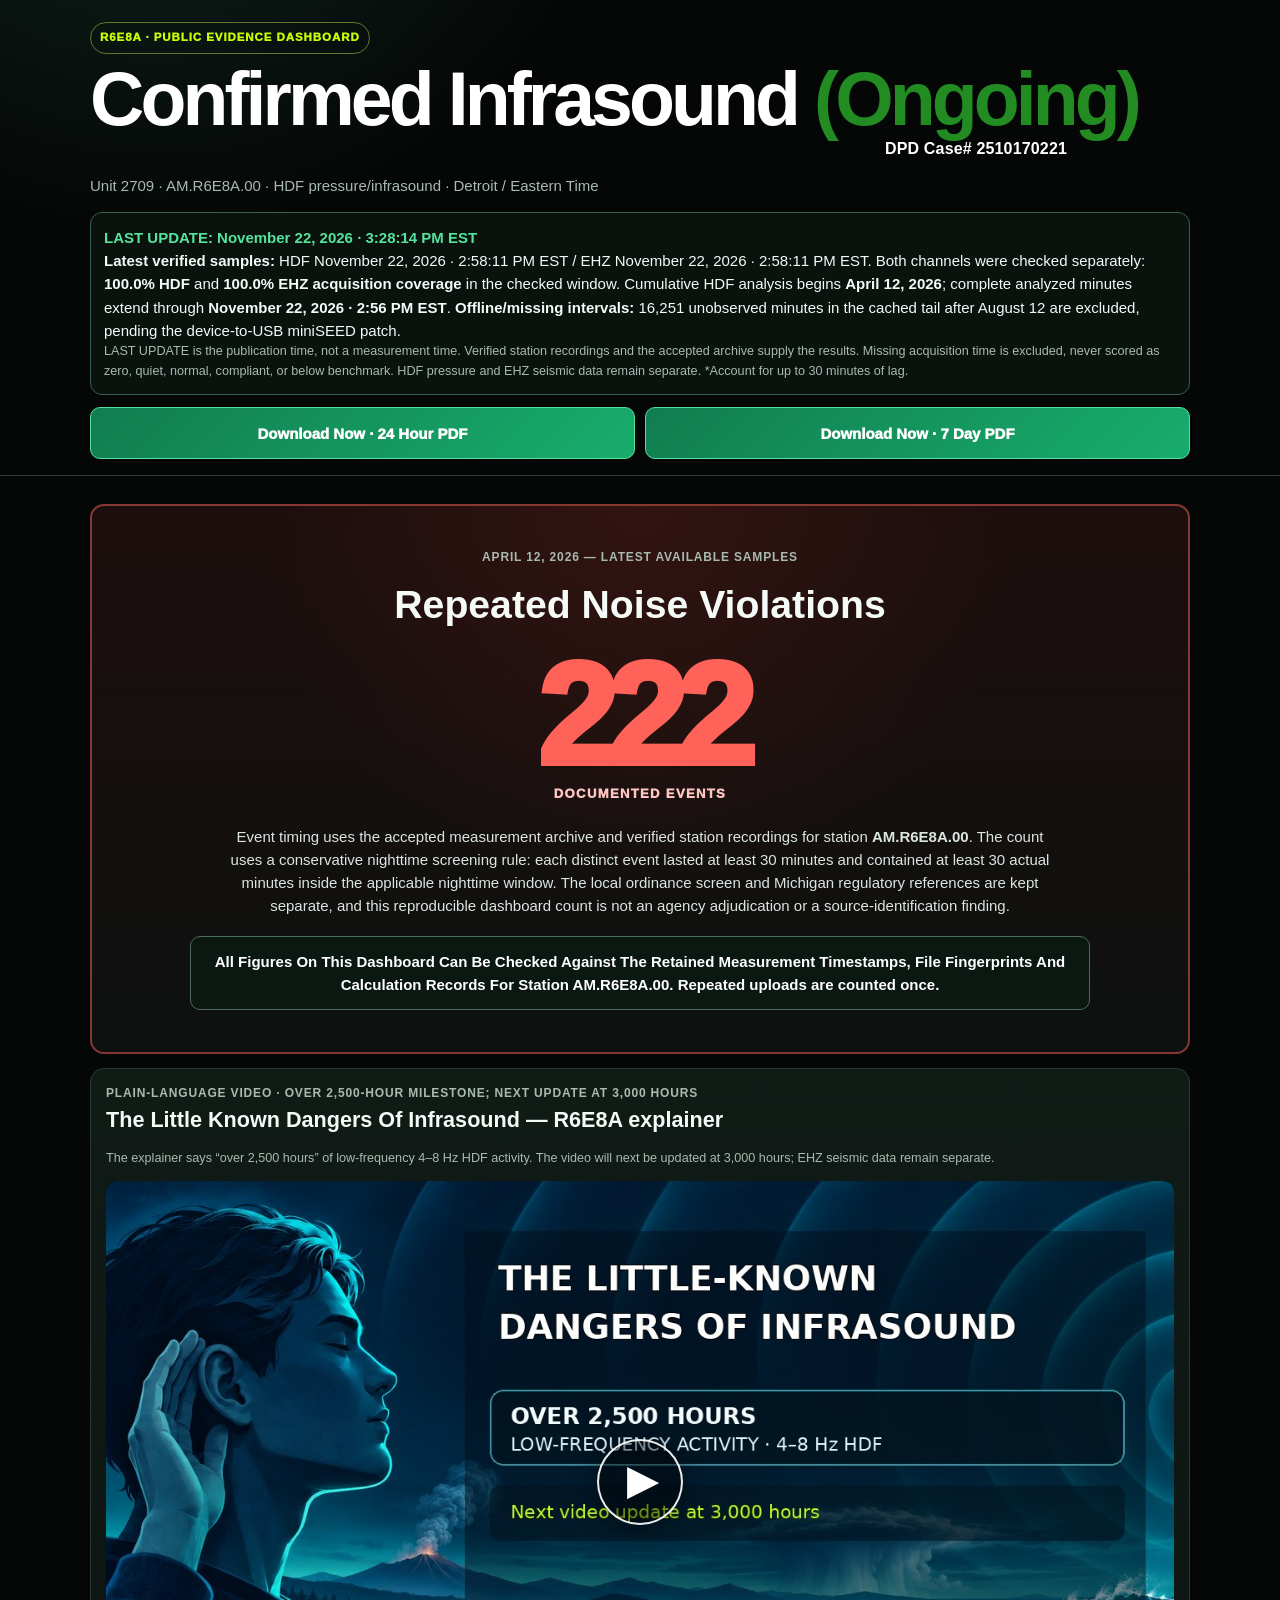
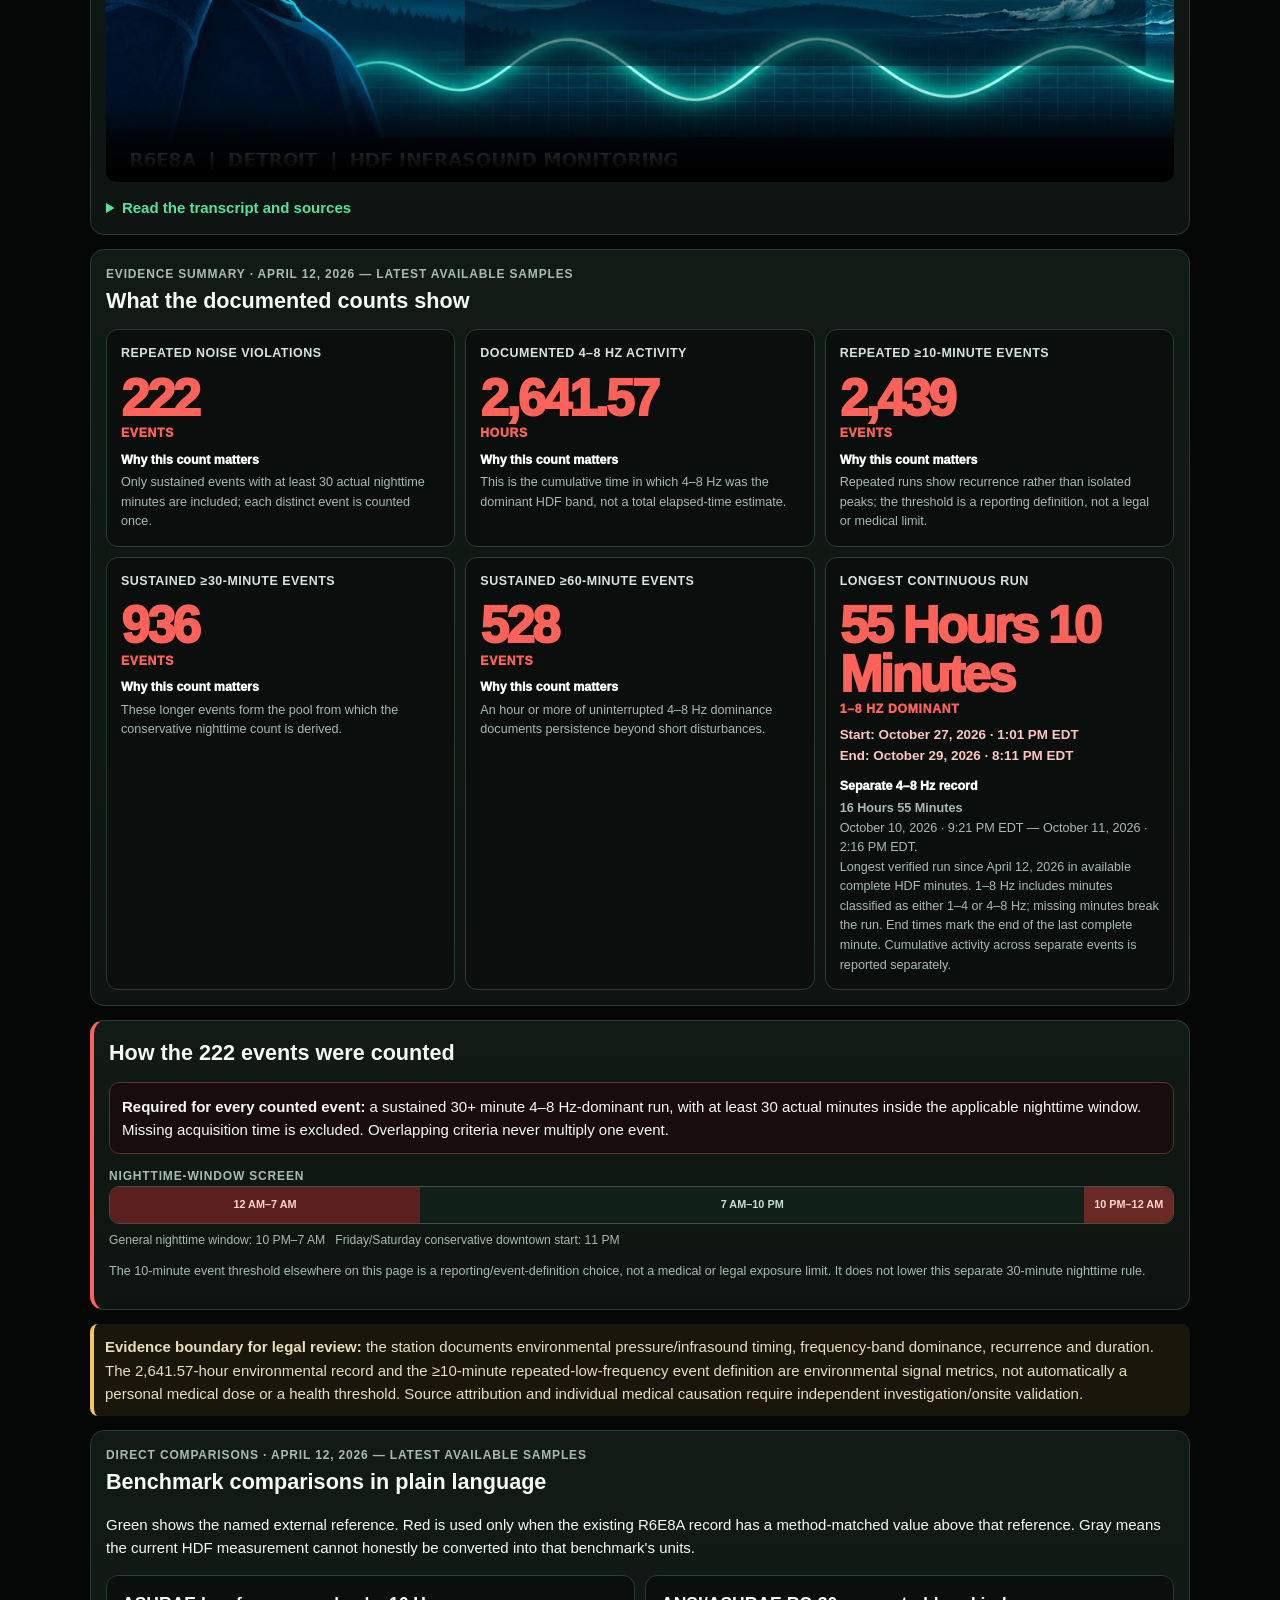
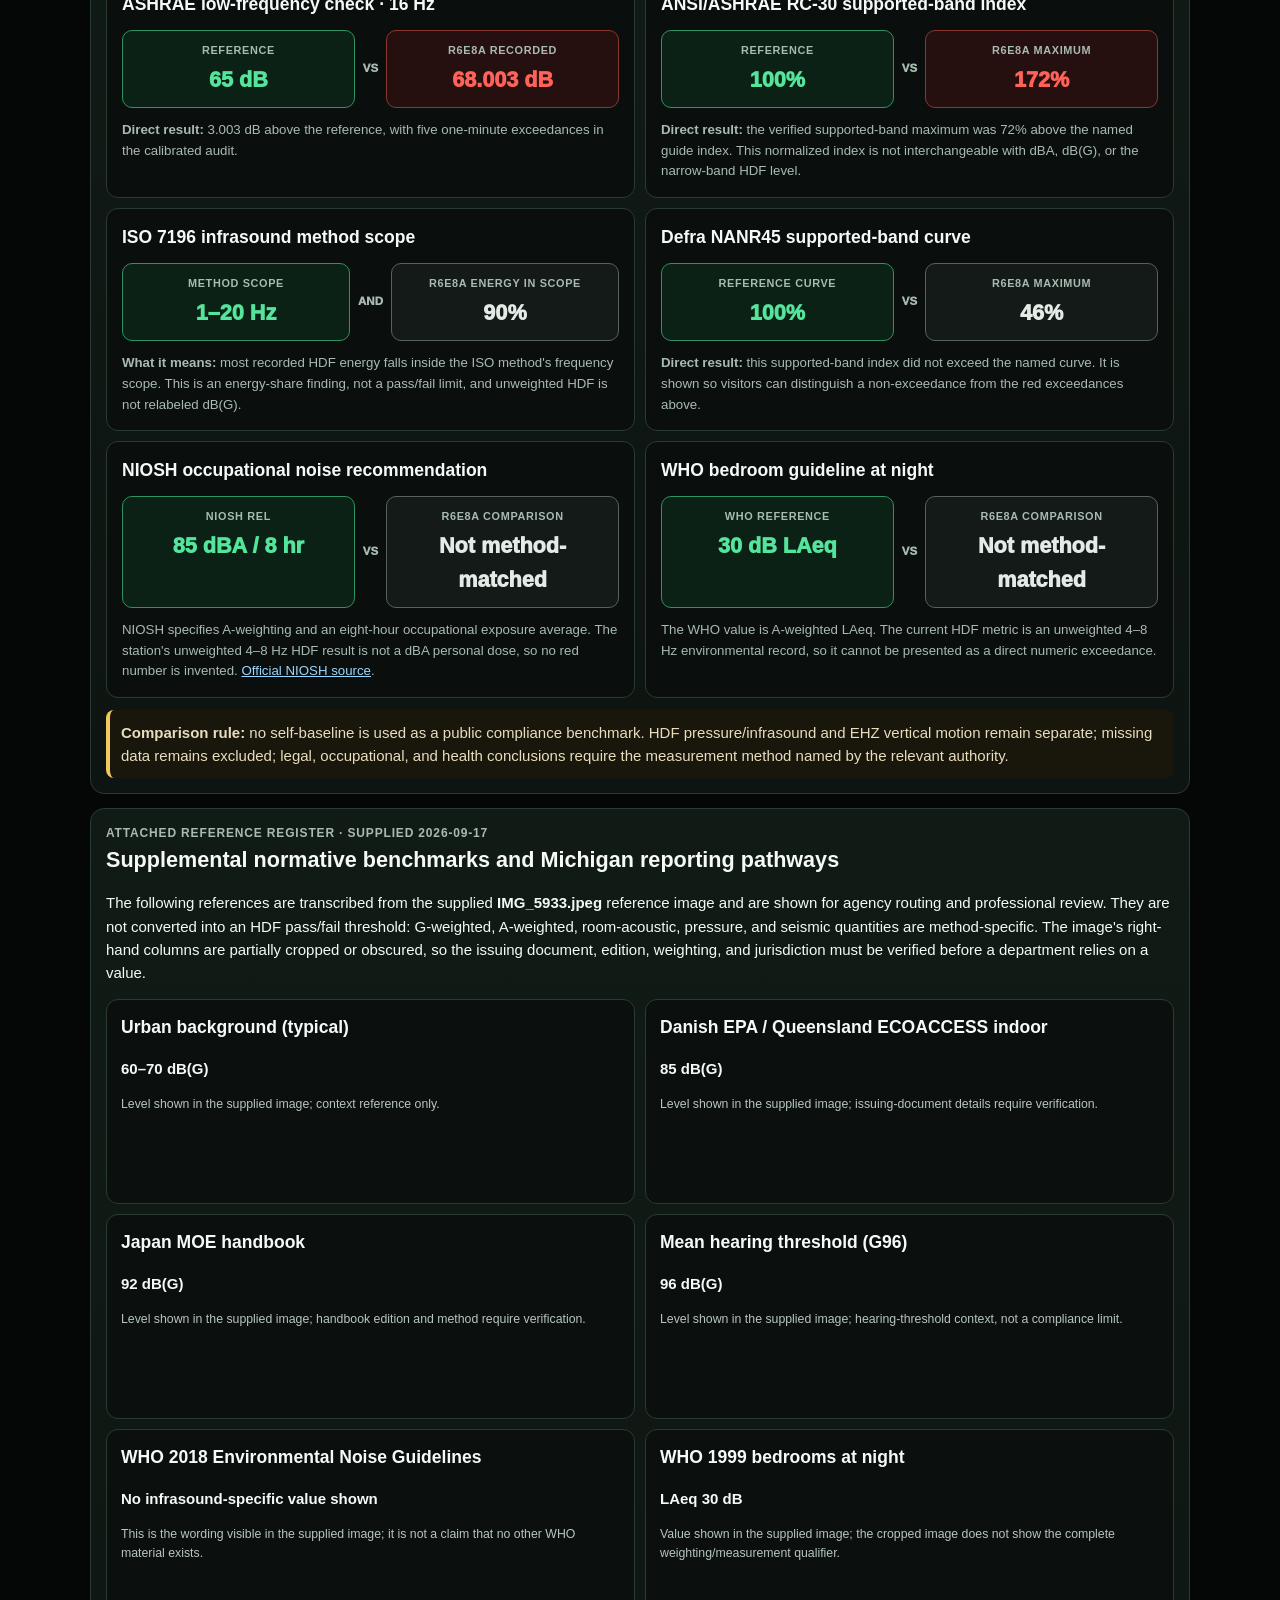
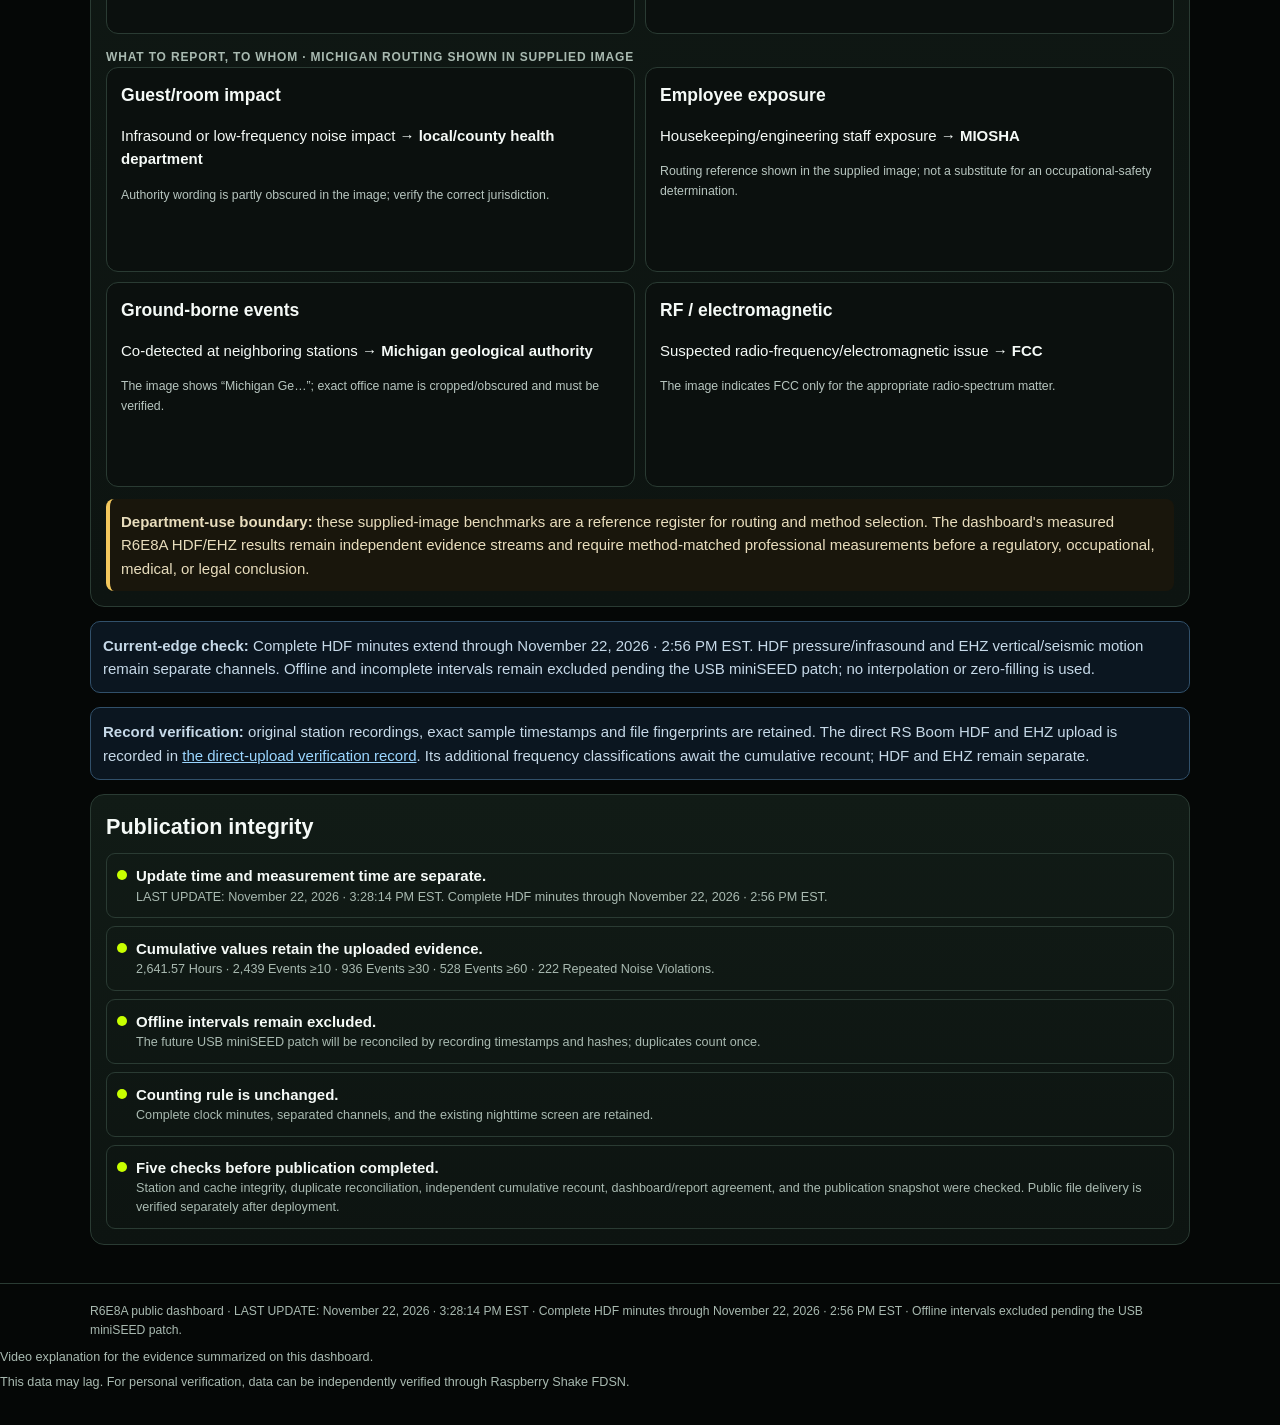
==== commit a8a526bb: "Publish verified R6E8A dashboard, separate channels, and cached PDF reports" ====
--- a/index.html
+++ b/index.html
@@ -12,19 +12,19 @@
 </style>
 </head>
 <body>
-<header><div class="wrap"><div class="badge">R6E8A · PUBLIC EVIDENCE DASHBOARD</div><h1>Confirmed Infrasound <span class="ongoing-stack"><span class="ongoing-label">(Ongoing)</span><span class="dpd-case">DPD Case# 2510170221</span></span></h1><p class="sub">Unit 2709 · AM.R6E8A.00 · HDF pressure/infrasound · Detroit / Eastern Time</p><div class="status"><strong>LAST UPDATE: November 21, 2026 · 4:42:23 PM EST</strong><br><b>Latest verified samples:</b> HDF November 21, 2026 · 4:12:21 PM EST / EHZ November 21, 2026 · 4:12:21 PM EST. Both channels were checked separately: <b>100.0% HDF</b> and <b>100.0% EHZ acquisition coverage</b> in the checked window. Cumulative HDF analysis begins <b>April 12, 2026</b>; complete analyzed minutes extend through <b>November 21, 2026 · 4:10 PM EST</b>. <b>Offline/missing intervals:</b> 16,251 unobserved minutes in the cached tail after August 12 are excluded, pending the device-to-USB miniSEED patch. <div class="small">LAST UPDATE is the publication time, not a measurement time. Verified station recordings and the accepted archive supply the results. Missing acquisition time is excluded, never scored as zero, quiet, normal, compliant, or below benchmark. HDF pressure and EHZ seismic data remain separate. *Account for up to 30 minutes of lag.</div></div><div class="download-actions"><a class="download-btn" href="./downloads/R6E8A-24-hour-report.pdf?v=fa8e653d1294f1a3" download="R6E8A-24-hour-report.pdf" type="application/pdf" aria-label="Download the R6E8A 24-hour PDF report">Download Now · 24 Hour PDF</a><a class="download-btn" href="./downloads/R6E8A-7-day-trailing-report.pdf?v=9c9a45e95a98f2e3" download="R6E8A-7-day-trailing-report.pdf" type="application/pdf" aria-label="Download the R6E8A 7-day trailing PDF report">Download Now · 7 Day PDF</a></div></div></header>
+<header><div class="wrap"><div class="badge">R6E8A · PUBLIC EVIDENCE DASHBOARD</div><h1>Confirmed Infrasound <span class="ongoing-stack"><span class="ongoing-label">(Ongoing)</span><span class="dpd-case">DPD Case# 2510170221</span></span></h1><p class="sub">Unit 2709 · AM.R6E8A.00 · HDF pressure/infrasound · Detroit / Eastern Time</p><div class="status"><strong>LAST UPDATE: November 22, 2026 · 3:28:14 PM EST</strong><br><b>Latest verified samples:</b> HDF November 22, 2026 · 2:58:11 PM EST / EHZ November 22, 2026 · 2:58:11 PM EST. Both channels were checked separately: <b>100.0% HDF</b> and <b>100.0% EHZ acquisition coverage</b> in the checked window. Cumulative HDF analysis begins <b>April 12, 2026</b>; complete analyzed minutes extend through <b>November 22, 2026 · 2:56 PM EST</b>. <b>Offline/missing intervals:</b> 16,251 unobserved minutes in the cached tail after August 12 are excluded, pending the device-to-USB miniSEED patch. <div class="small">LAST UPDATE is the publication time, not a measurement time. Verified station recordings and the accepted archive supply the results. Missing acquisition time is excluded, never scored as zero, quiet, normal, compliant, or below benchmark. HDF pressure and EHZ seismic data remain separate. *Account for up to 30 minutes of lag.</div></div><div class="download-actions"><a class="download-btn" href="./downloads/R6E8A-24-hour-report.pdf?v=dd0b282df8c0d031" download="R6E8A-24-hour-report.pdf" type="application/pdf" aria-label="Download the R6E8A 24-hour PDF report">Download Now · 24 Hour PDF</a><a class="download-btn" href="./downloads/R6E8A-7-day-trailing-report.pdf?v=9fd5c4c48839f15a" download="R6E8A-7-day-trailing-report.pdf" type="application/pdf" aria-label="Download the R6E8A 7-day trailing PDF report">Download Now · 7 Day PDF</a></div></div></header>
 <main class="wrap">
 <!-- EVIDENCE SUMMARY START -->
-<section class="section panel violation-hero" id="repeated-noise-violations"><div class="date-scope">April 12, 2026 — latest available samples</div><h2>Repeated Noise Violations</h2><div class="violation-number">219</div><div class="events-caption">Documented Events</div><p class="hero-copy">Event timing uses the accepted measurement archive and verified station recordings for station <b>AM.R6E8A.00</b>. The count uses a conservative nighttime screening rule: each distinct event lasted at least 30 minutes and contained at least 30 actual minutes inside the applicable nighttime window. The local ordinance screen and Michigan regulatory references are kept separate, and this reproducible dashboard count is not an agency adjudication or a source-identification finding.</p><p class="verify-callout"><strong>All Figures On This Dashboard Can Be Checked Against The Retained Measurement Timestamps, File Fingerprints And Calculation Records For Station AM.R6E8A.00. Repeated uploads are counted once.</strong></p></section>
-<section class="section panel" id="explainer" aria-labelledby="explainer-heading"><div class="date-scope">Plain-language video · over 2,500-hour milestone; next update at 3,000 hours</div><h2 id="explainer-heading">The Little Known Dangers Of Infrasound — R6E8A explainer</h2><p class="small">The explainer says “over 2,500 hours” of low-frequency 4–8 Hz HDF activity. The video will next be updated at 3,000 hours; EHZ seismic data remain separate.</p><div class="explainer-wrap" id="r6e8a-explainer-wrap"><video class="explainer-video" id="r6e8a-explainer-video" controls playsinline preload="auto" poster="./media/r6e8a-infrasound-cover-2500.jpg?v=20261121-01" aria-label="The Little Known Dangers Of Infrasound — R6E8A explainer video"><source src="./media/r6e8a-little-known-dangers-explainer-live.mp4?v=20261121-2500h" type="video/mp4">Your browser does not support embedded video. <a href="./media/r6e8a-little-known-dangers-explainer-live.mp4?v=20261121-2500h">Open the MP4 video</a>.</video><button class="explainer-play" id="r6e8a-explainer-play" type="button" aria-label="Play The Little Known Dangers Of Infrasound explainer">▶</button></div><script>(()=>{const v=document.getElementById('r6e8a-explainer-video'),b=document.getElementById('r6e8a-explainer-play');if(!v||!b)return;const hide=()=>{b.hidden=true};const show=()=>{if(v.paused)v.currentTime===0&&(b.hidden=false)};b.addEventListener('click',()=>{hide();const p=v.play();if(p&&p.catch)p.catch(()=>{b.hidden=false})});v.addEventListener('play',hide);v.addEventListener('pause',show);v.addEventListener('ended',show);})();</script><details style="margin-top:14px"><summary style="cursor:pointer;color:var(--green);font-weight:700">Read the transcript and sources</summary><div class="small" style="margin-top:10px"><p><b>What the number measures.</b> Each complete one-minute HDF window is classified by which of four frequency ranges has the highest average power spectral density. The dashboard counts minutes when 4–8 Hz is dominant. This is not a calibrated sound-pressure level, a personal exposure dose, or source identification. EHZ seismic measurements are reported separately.</p><p><b>Health context.</b> Four to eight hertz is infrasound, below 20 Hz. Frequency alone cannot establish risk; measured level and duration matter. The UK Health Protection Agency review reports no clear evidence of a specific hazard at everyday environmental levels, notes possible acute effects at very high levels, and finds long-term evidence limited. WHO findings on sleep disturbance, hearing effects, tinnitus, and cognitive effects concern excessive environmental noise overall; they do not establish that this HDF band caused symptoms. The dashboard cannot diagnose tinnitus, confusion, or illness. Seek clinical assessment for symptoms; sudden hearing loss needs urgent care.</p><p><b>Trend and next steps.</b> The dashboard and PDF reports show the current 24-hour and 7-day HDF results. Compare equal-duration windows when evaluating change. A cumulative total rises as new qualifying minutes are added; by itself it does not establish worsening. You report that police and building management have been notified and no HVAC fault has been identified to date. Preserve original MiniSEED files and SHA-256 hashes; log dates, locations, and symptoms; request an independent calibrated 4–8 Hz acoustic survey with indoor, outdoor, and background readings; ask management to document inspection of HVAC and other mechanical, electrical, plumbing, structural, nearby, and outdoor sources; share measured results with police and management; and seek medical assessment for symptoms.</p><p><b>Sources</b></p><ul><li><a href="https://www.gov.uk/government/publications/ultrasound-and-infrasound-hpa-response-to-agnir-report-rce-14/ultrasound-and-infrasound-hpa-response-to-agnir-report-rce-14" target="_blank" rel="noopener">UK Health Protection Agency / AGNIR, ultrasound and infrasound review</a></li><li><a href="https://www.who.int/tools/compendium-on-health-and-environment/environmental-noise/" target="_blank" rel="noopener">World Health Organization, environmental-noise guidance</a></li><li><a href="https://stacks.cdc.gov/view/cdc/207218" target="_blank" rel="noopener">CDC / NIOSH, low-frequency noise and infrasound building case study (2023)</a></li></ul></div></details></section>
-<section class="section panel stats-panel"><div class="date-scope">Evidence summary · April 12, 2026 — latest available samples</div><h2>What the documented counts show</h2><div class="stats-grid"><article class="stat-card"><div class="stat-title">Repeated Noise Violations</div><div class="stat-number">219<span>Events</span></div><div class="why-title">Why this count matters</div><p class="why-copy">Only sustained events with at least 30 actual nighttime minutes are included; each distinct event is counted once.</p></article><article class="stat-card"><div class="stat-title">Documented 4–8 Hz Activity</div><div class="stat-number">2,619.25<span>Hours</span></div><div class="why-title">Why this count matters</div><p class="why-copy">This is the cumulative time in which 4–8 Hz was the dominant HDF band, not a total elapsed-time estimate.</p></article><article class="stat-card"><div class="stat-title">Repeated ≥10-Minute Events</div><div class="stat-number">2,417<span>Events</span></div><div class="why-title">Why this count matters</div><p class="why-copy">Repeated runs show recurrence rather than isolated peaks; the threshold is a reporting definition, not a legal or medical limit.</p></article><article class="stat-card"><div class="stat-title">Sustained ≥30-Minute Events</div><div class="stat-number">923<span>Events</span></div><div class="why-title">Why this count matters</div><p class="why-copy">These longer events form the pool from which the conservative nighttime count is derived.</p></article><article class="stat-card"><div class="stat-title">Sustained ≥60-Minute Events</div><div class="stat-number">523<span>Events</span></div><div class="why-title">Why this count matters</div><p class="why-copy">An hour or more of uninterrupted 4–8 Hz dominance documents persistence beyond short disturbances.</p></article><article class="stat-card"><div class="stat-title">Longest Continuous Run</div><div class="stat-number">55 Hours 10 Minutes<span>1–8 Hz Dominant</span></div><div class="stat-date">Start: October 27, 2026 · 1:01 PM EDT<br>End: October 29, 2026 · 8:11 PM EDT</div><div class="why-title">Separate 4–8 Hz record</div><p class="why-copy"><b>16 Hours 55 Minutes</b><br>October 10, 2026 · 9:21 PM EDT — October 11, 2026 · 2:16 PM EDT.</p><p class="why-copy">Longest verified run since April 12, 2026 in available complete HDF minutes. 1–8 Hz includes minutes classified as either 1–4 or 4–8 Hz; missing minutes break the run. End times mark the end of the last complete minute. Cumulative activity across separate events is reported separately.</p></article></div></section>
-<section class="section panel count-method"><h2>How the 219 events were counted</h2><p class="method-rule"><b>Required for every counted event:</b> a sustained 30+ minute 4–8 Hz-dominant run, with at least 30 actual minutes inside the applicable nighttime window. Missing acquisition time is excluded. Overlapping criteria never multiply one event.</p><div class="clock"><div class="label">Nighttime-window screen</div><div class="clockbar"><div class="night">12 AM–7 AM</div><div class="day">7 AM–10 PM</div><div class="late">10 PM–12 AM</div></div><div class="legend"><span>General nighttime window: 10 PM–7 AM</span><span>Friday/Saturday conservative downtown start: 11 PM</span></div></div><p class="small">The 10-minute event threshold elsewhere on this page is a reporting/event-definition choice, not a medical or legal exposure limit. It does not lower this separate 30-minute nighttime rule.</p></section>
+<section class="section panel violation-hero" id="repeated-noise-violations"><div class="date-scope">April 12, 2026 — latest available samples</div><h2>Repeated Noise Violations</h2><div class="violation-number">222</div><div class="events-caption">Documented Events</div><p class="hero-copy">Event timing uses the accepted measurement archive and verified station recordings for station <b>AM.R6E8A.00</b>. The count uses a conservative nighttime screening rule: each distinct event lasted at least 30 minutes and contained at least 30 actual minutes inside the applicable nighttime window. The local ordinance screen and Michigan regulatory references are kept separate, and this reproducible dashboard count is not an agency adjudication or a source-identification finding.</p><p class="verify-callout"><strong>All Figures On This Dashboard Can Be Checked Against The Retained Measurement Timestamps, File Fingerprints And Calculation Records For Station AM.R6E8A.00. Repeated uploads are counted once.</strong></p></section>
+<section class="section panel" id="explainer" aria-labelledby="explainer-heading"><div class="date-scope">Plain-language video · over 2,500-hour milestone; next update at 3,000 hours</div><h2 id="explainer-heading">The Little Known Dangers Of Infrasound — R6E8A explainer</h2><p class="small">The explainer says “over 2,500 hours” of low-frequency 4–8 Hz HDF activity. The video will next be updated at 3,000 hours; EHZ seismic data remain separate.</p><div class="explainer-wrap" id="r6e8a-explainer-wrap"><video class="explainer-video" id="r6e8a-explainer-video" controls playsinline preload="auto" poster="./media/r6e8a-infrasound-cover-2500.jpg?v=20261121-01" aria-label="The Little Known Dangers Of Infrasound — R6E8A explainer video"><source src="./media/r6e8a-little-known-dangers-explainer-live.mp4?v=e89bee5d98a3" type="video/mp4">Your browser does not support embedded video. <a href="./media/r6e8a-little-known-dangers-explainer-live.mp4?v=e89bee5d98a3">Open the MP4 video</a>.</video><button class="explainer-play" id="r6e8a-explainer-play" type="button" aria-label="Play The Little Known Dangers Of Infrasound explainer">▶</button></div><script>(()=>{const v=document.getElementById('r6e8a-explainer-video'),b=document.getElementById('r6e8a-explainer-play');if(!v||!b)return;const hide=()=>{b.hidden=true};const show=()=>{if(v.paused)v.currentTime===0&&(b.hidden=false)};b.addEventListener('click',()=>{hide();const p=v.play();if(p&&p.catch)p.catch(()=>{b.hidden=false})});v.addEventListener('play',hide);v.addEventListener('pause',show);v.addEventListener('ended',show);})();</script><details style="margin-top:14px"><summary style="cursor:pointer;color:var(--green);font-weight:700">Read the transcript and sources</summary><div class="small" style="margin-top:10px"><p><b>What the number measures.</b> Each complete one-minute HDF window is classified by which of four frequency ranges has the highest average power spectral density. The dashboard counts minutes when 4–8 Hz is dominant. This is not a calibrated sound-pressure level, a personal exposure dose, or source identification. EHZ seismic measurements are reported separately.</p><p><b>Health context.</b> Four to eight hertz is infrasound, below 20 Hz. Frequency alone cannot establish risk; measured level and duration matter. The UK Health Protection Agency review reports no clear evidence of a specific hazard at everyday environmental levels, notes possible acute effects at very high levels, and finds long-term evidence limited. WHO findings on sleep disturbance, hearing effects, tinnitus, and cognitive effects concern excessive environmental noise overall; they do not establish that this HDF band caused symptoms. The dashboard cannot diagnose tinnitus, confusion, or illness. Seek clinical assessment for symptoms; sudden hearing loss needs urgent care.</p><p><b>Trend and next steps.</b> The dashboard and PDF reports show the current 24-hour and 7-day HDF results. Compare equal-duration windows when evaluating change. A cumulative total rises as new qualifying minutes are added; by itself it does not establish worsening. You report that police and building management have been notified and no HVAC fault has been identified to date. Preserve original MiniSEED files and SHA-256 hashes; log dates, locations, and symptoms; request an independent calibrated 4–8 Hz acoustic survey with indoor, outdoor, and background readings; ask management to document inspection of HVAC and other mechanical, electrical, plumbing, structural, nearby, and outdoor sources; share measured results with police and management; and seek medical assessment for symptoms.</p><p><b>Sources</b></p><ul><li><a href="https://www.gov.uk/government/publications/ultrasound-and-infrasound-hpa-response-to-agnir-report-rce-14/ultrasound-and-infrasound-hpa-response-to-agnir-report-rce-14" target="_blank" rel="noopener">UK Health Protection Agency / AGNIR, ultrasound and infrasound review</a></li><li><a href="https://www.who.int/tools/compendium-on-health-and-environment/environmental-noise/" target="_blank" rel="noopener">World Health Organization, environmental-noise guidance</a></li><li><a href="https://stacks.cdc.gov/view/cdc/207218" target="_blank" rel="noopener">CDC / NIOSH, low-frequency noise and infrasound building case study (2023)</a></li></ul></div></details></section>
+<section class="section panel stats-panel"><div class="date-scope">Evidence summary · April 12, 2026 — latest available samples</div><h2>What the documented counts show</h2><div class="stats-grid"><article class="stat-card"><div class="stat-title">Repeated Noise Violations</div><div class="stat-number">222<span>Events</span></div><div class="why-title">Why this count matters</div><p class="why-copy">Only sustained events with at least 30 actual nighttime minutes are included; each distinct event is counted once.</p></article><article class="stat-card"><div class="stat-title">Documented 4–8 Hz Activity</div><div class="stat-number">2,641.57<span>Hours</span></div><div class="why-title">Why this count matters</div><p class="why-copy">This is the cumulative time in which 4–8 Hz was the dominant HDF band, not a total elapsed-time estimate.</p></article><article class="stat-card"><div class="stat-title">Repeated ≥10-Minute Events</div><div class="stat-number">2,439<span>Events</span></div><div class="why-title">Why this count matters</div><p class="why-copy">Repeated runs show recurrence rather than isolated peaks; the threshold is a reporting definition, not a legal or medical limit.</p></article><article class="stat-card"><div class="stat-title">Sustained ≥30-Minute Events</div><div class="stat-number">936<span>Events</span></div><div class="why-title">Why this count matters</div><p class="why-copy">These longer events form the pool from which the conservative nighttime count is derived.</p></article><article class="stat-card"><div class="stat-title">Sustained ≥60-Minute Events</div><div class="stat-number">528<span>Events</span></div><div class="why-title">Why this count matters</div><p class="why-copy">An hour or more of uninterrupted 4–8 Hz dominance documents persistence beyond short disturbances.</p></article><article class="stat-card"><div class="stat-title">Longest Continuous Run</div><div class="stat-number">55 Hours 10 Minutes<span>1–8 Hz Dominant</span></div><div class="stat-date">Start: October 27, 2026 · 1:01 PM EDT<br>End: October 29, 2026 · 8:11 PM EDT</div><div class="why-title">Separate 4–8 Hz record</div><p class="why-copy"><b>16 Hours 55 Minutes</b><br>October 10, 2026 · 9:21 PM EDT — October 11, 2026 · 2:16 PM EDT.</p><p class="why-copy">Longest verified run since April 12, 2026 in available complete HDF minutes. 1–8 Hz includes minutes classified as either 1–4 or 4–8 Hz; missing minutes break the run. End times mark the end of the last complete minute. Cumulative activity across separate events is reported separately.</p></article></div></section>
+<section class="section panel count-method"><h2>How the 222 events were counted</h2><p class="method-rule"><b>Required for every counted event:</b> a sustained 30+ minute 4–8 Hz-dominant run, with at least 30 actual minutes inside the applicable nighttime window. Missing acquisition time is excluded. Overlapping criteria never multiply one event.</p><div class="clock"><div class="label">Nighttime-window screen</div><div class="clockbar"><div class="night">12 AM–7 AM</div><div class="day">7 AM–10 PM</div><div class="late">10 PM–12 AM</div></div><div class="legend"><span>General nighttime window: 10 PM–7 AM</span><span>Friday/Saturday conservative downtown start: 11 PM</span></div></div><p class="small">The 10-minute event threshold elsewhere on this page is a reporting/event-definition choice, not a medical or legal exposure limit. It does not lower this separate 30-minute nighttime rule.</p></section>
 <!-- EVIDENCE SUMMARY END -->
-<section class="section context-note"><b>Evidence boundary for legal review:</b> the station documents environmental pressure/infrasound timing, frequency-band dominance, recurrence and duration. The 2,619.25-hour environmental record and the ≥10-minute repeated-low-frequency event definition are environmental signal metrics, not automatically a personal medical dose or a health threshold. Source attribution and individual medical causation require independent investigation/onsite validation.</section>
+<section class="section context-note"><b>Evidence boundary for legal review:</b> the station documents environmental pressure/infrasound timing, frequency-band dominance, recurrence and duration. The 2,641.57-hour environmental record and the ≥10-minute repeated-low-frequency event definition are environmental signal metrics, not automatically a personal medical dose or a health threshold. Source attribution and individual medical causation require independent investigation/onsite validation.</section>
 <section class="section panel"><div class="date-scope">Direct comparisons · April 12, 2026 — latest available samples</div><h2>Benchmark comparisons in plain language</h2><p>Green shows the named external reference. Red is used only when the existing R6E8A record has a method-matched value above that reference. Gray means the current HDF measurement cannot honestly be converted into that benchmark's units.</p><div class="benchmark-grid"><article class="benchmark-card"><h3>ASHRAE low-frequency check · 16 Hz</h3><div class="comparison"><div class="comparison-side reference"><span class="comparison-label">Reference</span><span class="comparison-value">65 dB</span></div><div class="versus">VS</div><div class="comparison-side recorded"><span class="comparison-label">R6E8A recorded</span><span class="comparison-value">68.003 dB</span></div></div><p class="benchmark-note"><b>Direct result:</b> 3.003 dB above the reference, with five one-minute exceedances in the calibrated audit.</p></article><article class="benchmark-card"><h3>ANSI/ASHRAE RC-30 supported-band index</h3><div class="comparison"><div class="comparison-side reference"><span class="comparison-label">Reference</span><span class="comparison-value">100%</span></div><div class="versus">VS</div><div class="comparison-side recorded"><span class="comparison-label">R6E8A maximum</span><span class="comparison-value">172%</span></div></div><p class="benchmark-note"><b>Direct result:</b> the verified supported-band maximum was 72% above the named guide index. This normalized index is not interchangeable with dBA, dB(G), or the narrow-band HDF level.</p></article><article class="benchmark-card"><h3>ISO 7196 infrasound method scope</h3><div class="comparison"><div class="comparison-side reference"><span class="comparison-label">Method scope</span><span class="comparison-value">1–20 Hz</span></div><div class="versus">AND</div><div class="comparison-side neutral"><span class="comparison-label">R6E8A energy in scope</span><span class="comparison-value">90%</span></div></div><p class="benchmark-note"><b>What it means:</b> most recorded HDF energy falls inside the ISO method's frequency scope. This is an energy-share finding, not a pass/fail limit, and unweighted HDF is not relabeled dB(G).</p></article><article class="benchmark-card"><h3>Defra NANR45 supported-band curve</h3><div class="comparison"><div class="comparison-side reference"><span class="comparison-label">Reference curve</span><span class="comparison-value">100%</span></div><div class="versus">VS</div><div class="comparison-side neutral"><span class="comparison-label">R6E8A maximum</span><span class="comparison-value">46%</span></div></div><p class="benchmark-note"><b>Direct result:</b> this supported-band index did not exceed the named curve. It is shown so visitors can distinguish a non-exceedance from the red exceedances above.</p></article><article class="benchmark-card"><h3>NIOSH occupational noise recommendation</h3><div class="comparison"><div class="comparison-side reference"><span class="comparison-label">NIOSH REL</span><span class="comparison-value">85 dBA / 8 hr</span></div><div class="versus">VS</div><div class="comparison-side neutral"><span class="comparison-label">R6E8A comparison</span><span class="comparison-value">Not method-matched</span></div></div><p class="benchmark-note">NIOSH specifies A-weighting and an eight-hour occupational exposure average. The station's unweighted 4–8 Hz HDF result is not a dBA personal dose, so no red number is invented. <a href="https://www.cdc.gov/niosh/noise/about/noise.html">Official NIOSH source</a>.</p></article><article class="benchmark-card"><h3>WHO bedroom guideline at night</h3><div class="comparison"><div class="comparison-side reference"><span class="comparison-label">WHO reference</span><span class="comparison-value">30 dB LAeq</span></div><div class="versus">VS</div><div class="comparison-side neutral"><span class="comparison-label">R6E8A comparison</span><span class="comparison-value">Not method-matched</span></div></div><p class="benchmark-note">The WHO value is A-weighted LAeq. The current HDF metric is an unweighted 4–8 Hz environmental record, so it cannot be presented as a direct numeric exceedance.</p></article></div><div class="context-note" style="margin-top:12px"><b>Comparison rule:</b> no self-baseline is used as a public compliance benchmark. HDF pressure/infrasound and EHZ vertical motion remain separate; missing data remains excluded; legal, occupational, and health conclusions require the measurement method named by the relevant authority.</div></section>
-<section class="section panel" id="supplemental-benchmarks"><div class="label">Attached reference register · supplied 2026-09-17</div><h2>Supplemental normative benchmarks and Michigan reporting pathways</h2><p>The following references are transcribed from the supplied <b>IMG_5933.jpeg</b> reference image and are shown for agency routing and professional review. They are not converted into an HDF pass/fail threshold: G-weighted, A-weighted, room-acoustic, pressure, and seismic quantities are method-specific. The image's right-hand columns are partially cropped or obscured, so the issuing document, edition, weighting, and jurisdiction must be verified before a department relies on a value.</p><div class="grid g2"><article class="info-box"><h3>Urban background (typical)</h3><p><b>60–70 dB(G)</b></p><div class="src">Level shown in the supplied image; context reference only.</div></article><article class="info-box"><h3>Danish EPA / Queensland ECOACCESS indoor</h3><p><b>85 dB(G)</b></p><div class="src">Level shown in the supplied image; issuing-document details require verification.</div></article><article class="info-box"><h3>Japan MOE handbook</h3><p><b>92 dB(G)</b></p><div class="src">Level shown in the supplied image; handbook edition and method require verification.</div></article><article class="info-box"><h3>Mean hearing threshold (G96)</h3><p><b>96 dB(G)</b></p><div class="src">Level shown in the supplied image; hearing-threshold context, not a compliance limit.</div></article><article class="info-box"><h3>WHO 2018 Environmental Noise Guidelines</h3><p><b>No infrasound-specific value shown</b></p><div class="src">This is the wording visible in the supplied image; it is not a claim that no other WHO material exists.</div></article><article class="info-box"><h3>WHO 1999 bedrooms at night</h3><p><b>LAeq 30 dB</b></p><div class="src">Value shown in the supplied image; the cropped image does not show the complete weighting/measurement qualifier.</div></article></div><div class="label" style="margin-top:14px">What to report, to whom · Michigan routing shown in supplied image</div><div class="grid g2"><article class="info-box"><h3>Guest/room impact</h3><p>Infrasound or low-frequency noise impact → <b>local/county health department</b></p><div class="src">Authority wording is partly obscured in the image; verify the correct jurisdiction.</div></article><article class="info-box"><h3>Employee exposure</h3><p>Housekeeping/engineering staff exposure → <b>MIOSHA</b></p><div class="src">Routing reference shown in the supplied image; not a substitute for an occupational-safety determination.</div></article><article class="info-box"><h3>Ground-borne events</h3><p>Co-detected at neighboring stations → <b>Michigan geological authority</b></p><div class="src">The image shows “Michigan Ge…”; exact office name is cropped/obscured and must be verified.</div></article><article class="info-box"><h3>RF / electromagnetic</h3><p>Suspected radio-frequency/electromagnetic issue → <b>FCC</b></p><div class="src">The image indicates FCC only for the appropriate radio-spectrum matter.</div></article></div><div class="context-note" style="margin-top:12px"><b>Department-use boundary:</b> these supplied-image benchmarks are a reference register for routing and method selection. The dashboard's measured R6E8A HDF/EHZ results remain independent evidence streams and require method-matched professional measurements before a regulatory, occupational, medical, or legal conclusion.</div></section><section class="section note"><b>Current-edge check:</b> Complete HDF minutes extend through November 21, 2026 · 4:10 PM EST. HDF pressure/infrasound and EHZ vertical/seismic motion remain separate channels. Offline and incomplete intervals remain excluded pending the USB miniSEED patch; no interpolation or zero-filling is used.</section>
+<section class="section panel" id="supplemental-benchmarks"><div class="label">Attached reference register · supplied 2026-09-17</div><h2>Supplemental normative benchmarks and Michigan reporting pathways</h2><p>The following references are transcribed from the supplied <b>IMG_5933.jpeg</b> reference image and are shown for agency routing and professional review. They are not converted into an HDF pass/fail threshold: G-weighted, A-weighted, room-acoustic, pressure, and seismic quantities are method-specific. The image's right-hand columns are partially cropped or obscured, so the issuing document, edition, weighting, and jurisdiction must be verified before a department relies on a value.</p><div class="grid g2"><article class="info-box"><h3>Urban background (typical)</h3><p><b>60–70 dB(G)</b></p><div class="src">Level shown in the supplied image; context reference only.</div></article><article class="info-box"><h3>Danish EPA / Queensland ECOACCESS indoor</h3><p><b>85 dB(G)</b></p><div class="src">Level shown in the supplied image; issuing-document details require verification.</div></article><article class="info-box"><h3>Japan MOE handbook</h3><p><b>92 dB(G)</b></p><div class="src">Level shown in the supplied image; handbook edition and method require verification.</div></article><article class="info-box"><h3>Mean hearing threshold (G96)</h3><p><b>96 dB(G)</b></p><div class="src">Level shown in the supplied image; hearing-threshold context, not a compliance limit.</div></article><article class="info-box"><h3>WHO 2018 Environmental Noise Guidelines</h3><p><b>No infrasound-specific value shown</b></p><div class="src">This is the wording visible in the supplied image; it is not a claim that no other WHO material exists.</div></article><article class="info-box"><h3>WHO 1999 bedrooms at night</h3><p><b>LAeq 30 dB</b></p><div class="src">Value shown in the supplied image; the cropped image does not show the complete weighting/measurement qualifier.</div></article></div><div class="label" style="margin-top:14px">What to report, to whom · Michigan routing shown in supplied image</div><div class="grid g2"><article class="info-box"><h3>Guest/room impact</h3><p>Infrasound or low-frequency noise impact → <b>local/county health department</b></p><div class="src">Authority wording is partly obscured in the image; verify the correct jurisdiction.</div></article><article class="info-box"><h3>Employee exposure</h3><p>Housekeeping/engineering staff exposure → <b>MIOSHA</b></p><div class="src">Routing reference shown in the supplied image; not a substitute for an occupational-safety determination.</div></article><article class="info-box"><h3>Ground-borne events</h3><p>Co-detected at neighboring stations → <b>Michigan geological authority</b></p><div class="src">The image shows “Michigan Ge…”; exact office name is cropped/obscured and must be verified.</div></article><article class="info-box"><h3>RF / electromagnetic</h3><p>Suspected radio-frequency/electromagnetic issue → <b>FCC</b></p><div class="src">The image indicates FCC only for the appropriate radio-spectrum matter.</div></article></div><div class="context-note" style="margin-top:12px"><b>Department-use boundary:</b> these supplied-image benchmarks are a reference register for routing and method selection. The dashboard's measured R6E8A HDF/EHZ results remain independent evidence streams and require method-matched professional measurements before a regulatory, occupational, medical, or legal conclusion.</div></section><section class="section note"><b>Current-edge check:</b> Complete HDF minutes extend through November 22, 2026 · 2:56 PM EST. HDF pressure/infrasound and EHZ vertical/seismic motion remain separate channels. Offline and incomplete intervals remain excluded pending the USB miniSEED patch; no interpolation or zero-filling is used.</section>
 <section class="section note"><b>Record verification:</b> original station recordings, exact sample timestamps and file fingerprints are retained. The direct RS Boom HDF and EHZ upload is recorded in <a href="./data/r6e8a-oct15-direct-upload-verification.json">the direct-upload verification record</a>. Its additional frequency classifications await the cumulative recount; HDF and EHZ remain separate.</section>
-<section class="section panel"><h2>Publication integrity</h2><div class="approval"><div class="check"><span class="dot"></span><div><b>Update time and measurement time are separate.</b><div class="small">LAST UPDATE: November 21, 2026 · 4:42:23 PM EST. Complete HDF minutes through November 21, 2026 · 4:10 PM EST.</div></div></div><div class="check"><span class="dot"></span><div><b>Cumulative values retain the uploaded evidence.</b><div class="small">2,619.25 Hours · 2,417 Events ≥10 · 923 Events ≥30 · 523 Events ≥60 · 219 Repeated Noise Violations.</div></div></div><div class="check"><span class="dot"></span><div><b>Offline intervals remain excluded.</b><div class="small">The future USB miniSEED patch will be reconciled by recording timestamps and hashes; duplicates count once.</div></div></div><div class="check"><span class="dot"></span><div><b>Counting rule is unchanged.</b><div class="small">Complete clock minutes, separated channels, and the existing nighttime screen are retained.</div></div></div><div class="check"><span class="dot"></span><div><b>Five checks before publication completed.</b><div class="small">Station and cache integrity, duplicate reconciliation, independent cumulative recount, dashboard/report agreement, and the publication snapshot were checked. Public file delivery is verified separately after deployment.</div></div></div></div></section>
-</main><footer><div class="wrap">R6E8A public dashboard · LAST UPDATE: November 21, 2026 · 4:42:23 PM EST · Complete HDF minutes through November 21, 2026 · 4:10 PM EST · Offline intervals excluded pending the USB miniSEED patch.</div> <p class="small" style="margin:8px 0 0">Video explanation for the evidence summarized on this dashboard.</p><p class="small" style="margin:6px 0 0">This data may lag. For personal verification, data can be independently verified through Raspberry Shake FDSN.</p></footer></body></html>
+<section class="section panel"><h2>Publication integrity</h2><div class="approval"><div class="check"><span class="dot"></span><div><b>Update time and measurement time are separate.</b><div class="small">LAST UPDATE: November 22, 2026 · 3:28:14 PM EST. Complete HDF minutes through November 22, 2026 · 2:56 PM EST.</div></div></div><div class="check"><span class="dot"></span><div><b>Cumulative values retain the uploaded evidence.</b><div class="small">2,641.57 Hours · 2,439 Events ≥10 · 936 Events ≥30 · 528 Events ≥60 · 222 Repeated Noise Violations.</div></div></div><div class="check"><span class="dot"></span><div><b>Offline intervals remain excluded.</b><div class="small">The future USB miniSEED patch will be reconciled by recording timestamps and hashes; duplicates count once.</div></div></div><div class="check"><span class="dot"></span><div><b>Counting rule is unchanged.</b><div class="small">Complete clock minutes, separated channels, and the existing nighttime screen are retained.</div></div></div><div class="check"><span class="dot"></span><div><b>Five checks before publication completed.</b><div class="small">Station and cache integrity, duplicate reconciliation, independent cumulative recount, dashboard/report agreement, and the publication snapshot were checked. Public file delivery is verified separately after deployment.</div></div></div></div></section>
+</main><footer><div class="wrap">R6E8A public dashboard · LAST UPDATE: November 22, 2026 · 3:28:14 PM EST · Complete HDF minutes through November 22, 2026 · 2:56 PM EST · Offline intervals excluded pending the USB miniSEED patch.</div> <p class="small" style="margin:8px 0 0">Video explanation for the evidence summarized on this dashboard.</p><p class="small" style="margin:6px 0 0">This data may lag. For personal verification, data can be independently verified through Raspberry Shake FDSN.</p></footer></body></html>
 
 
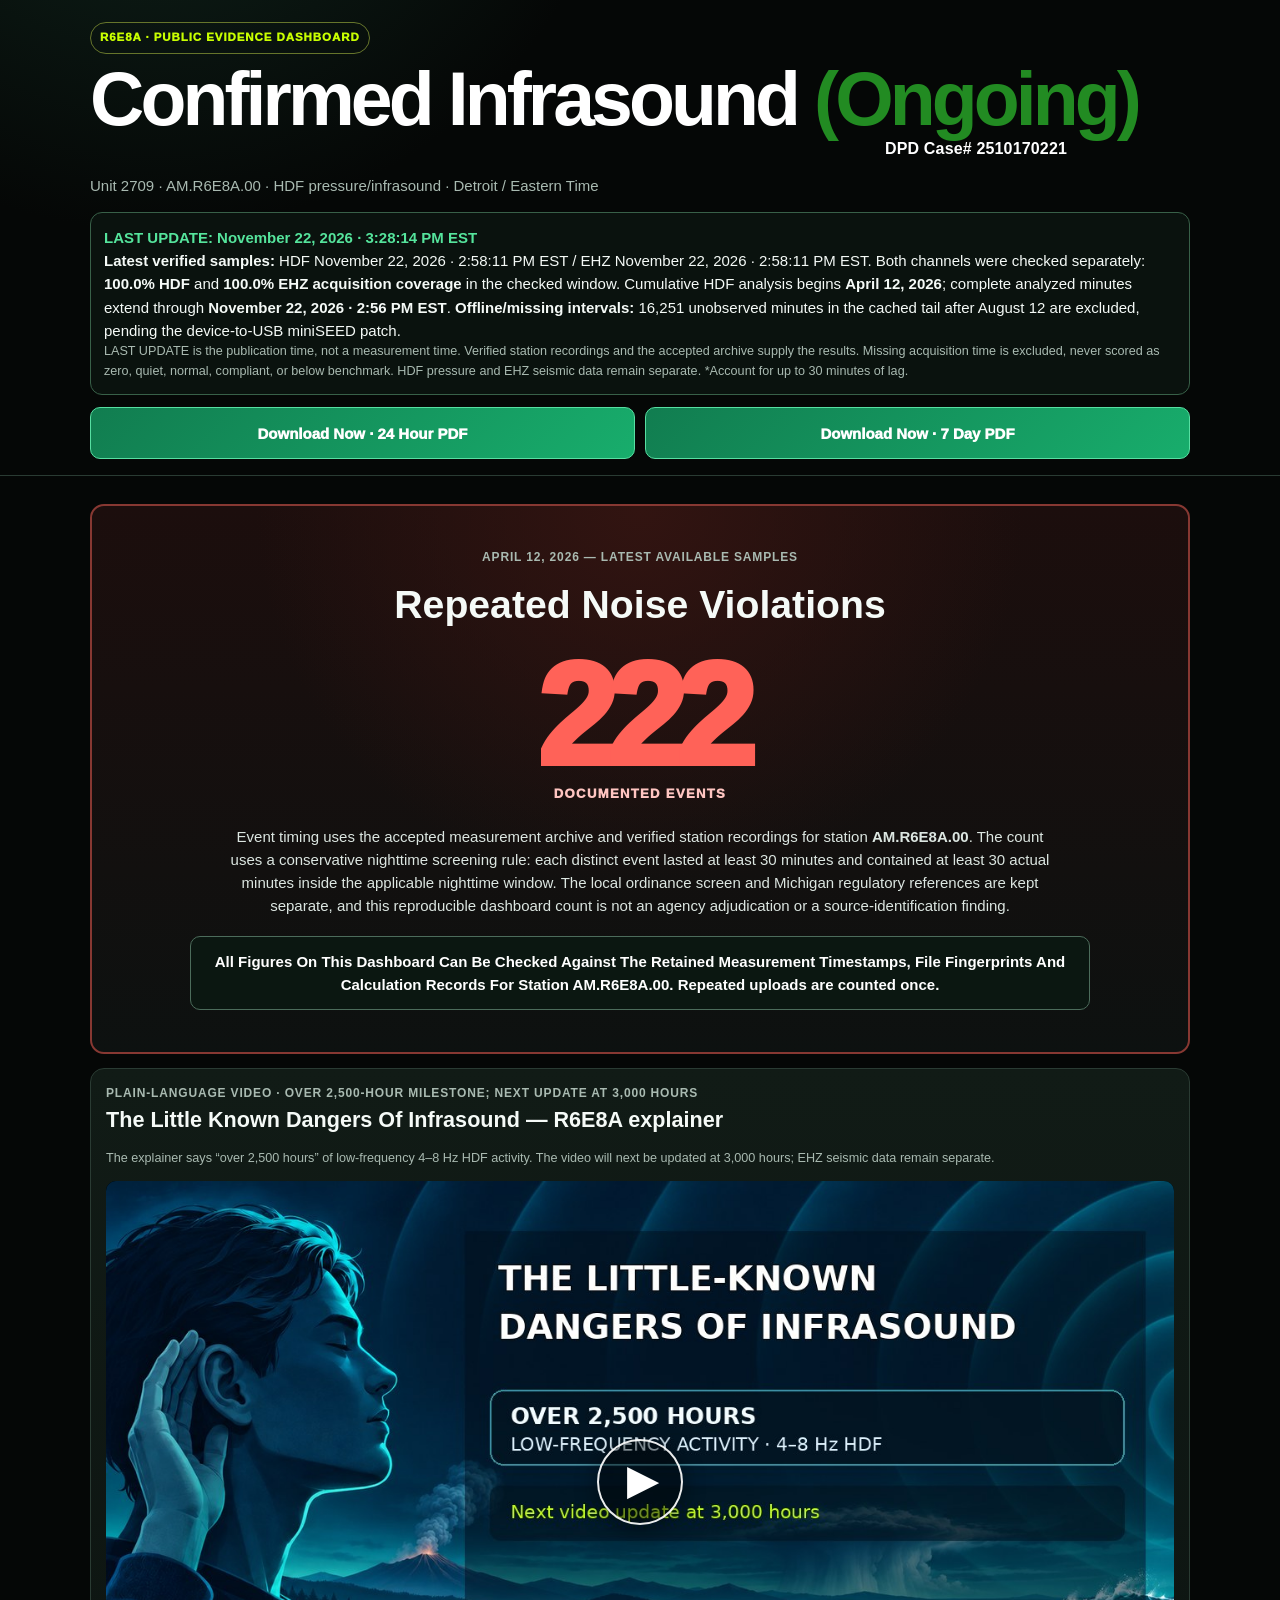
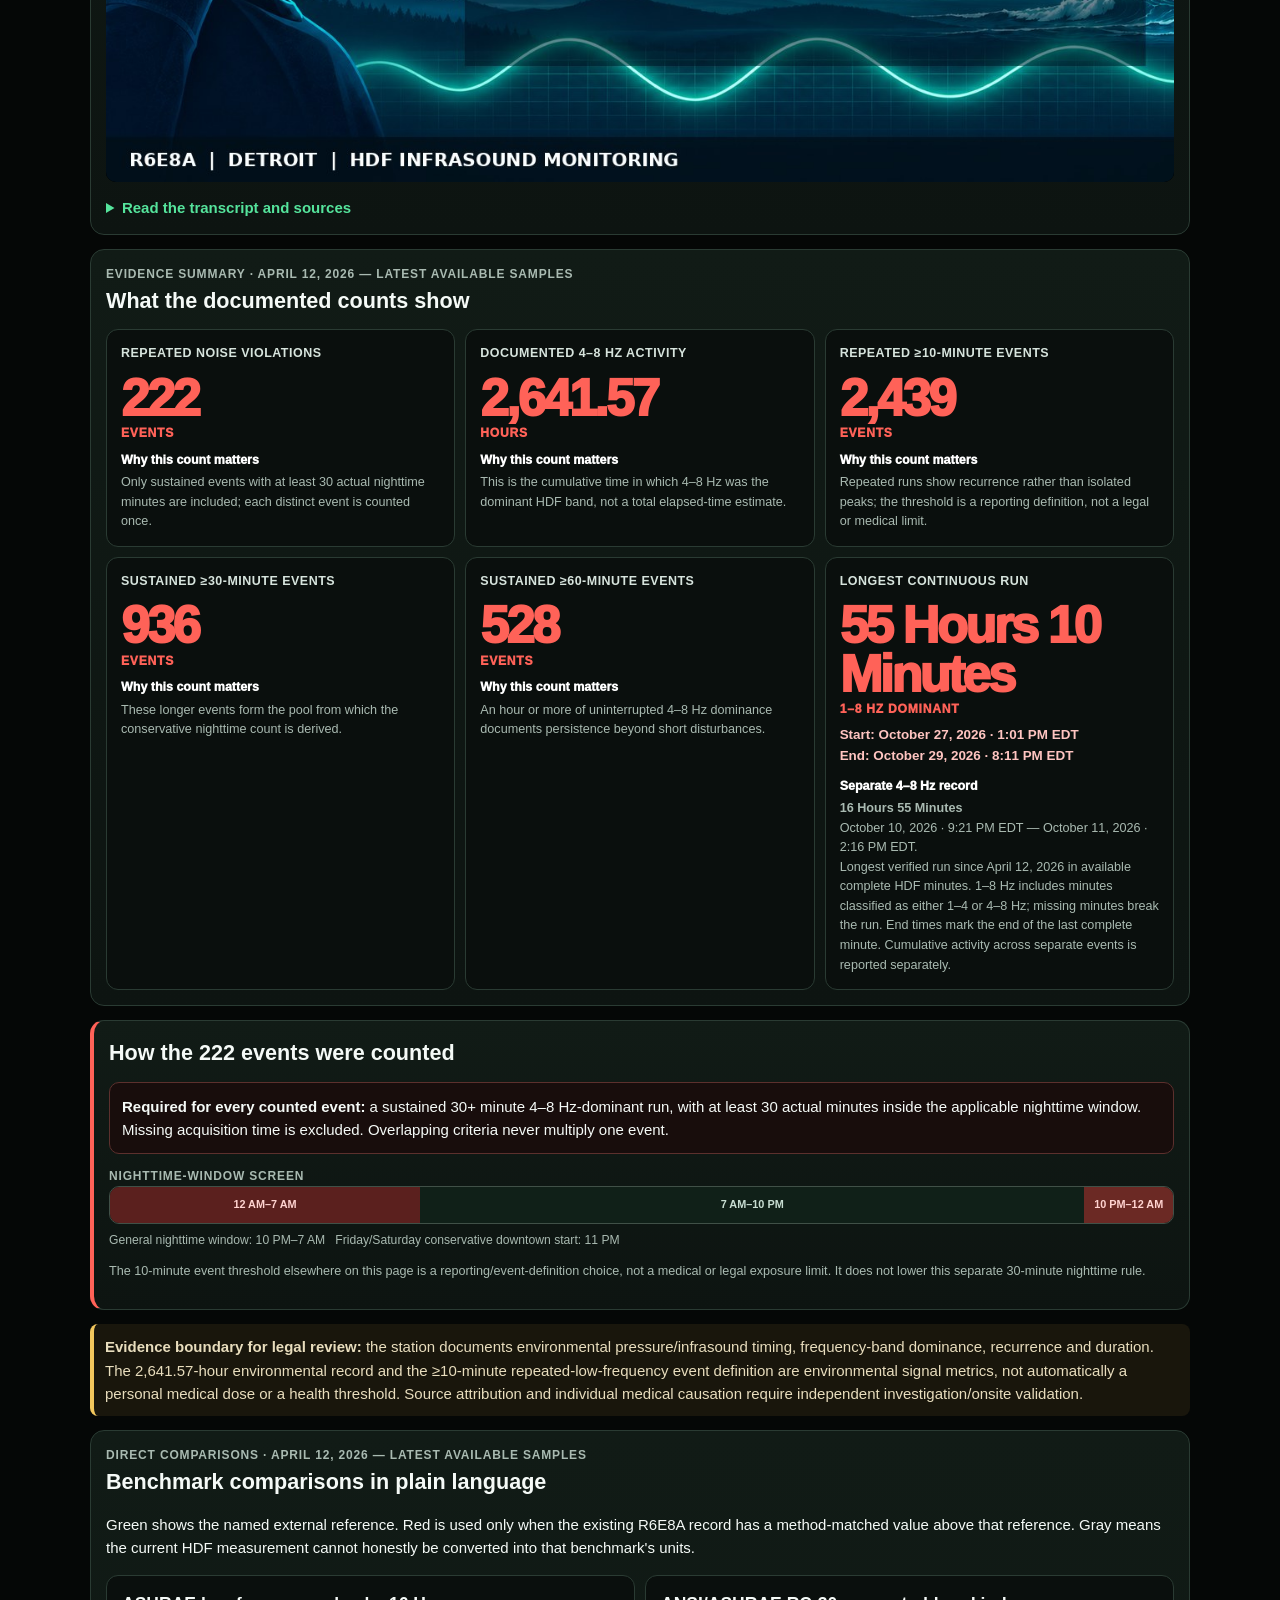
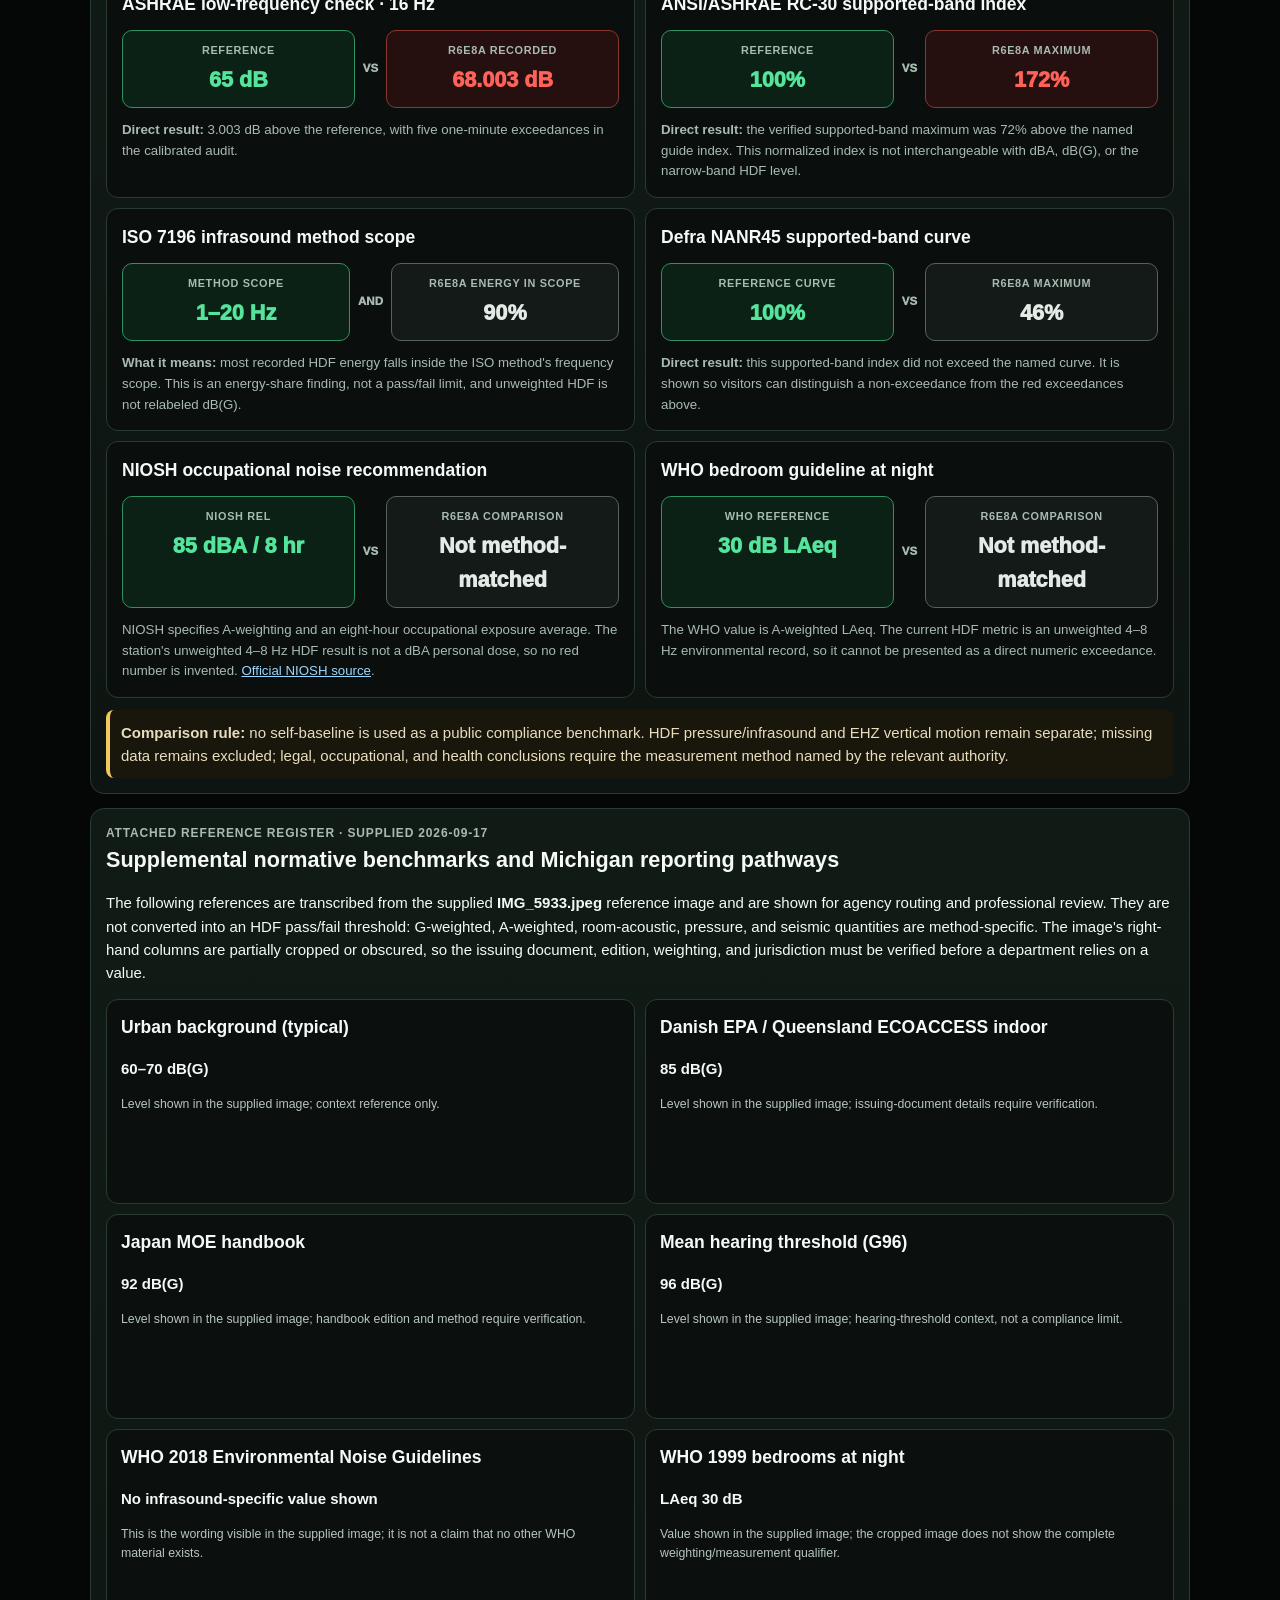
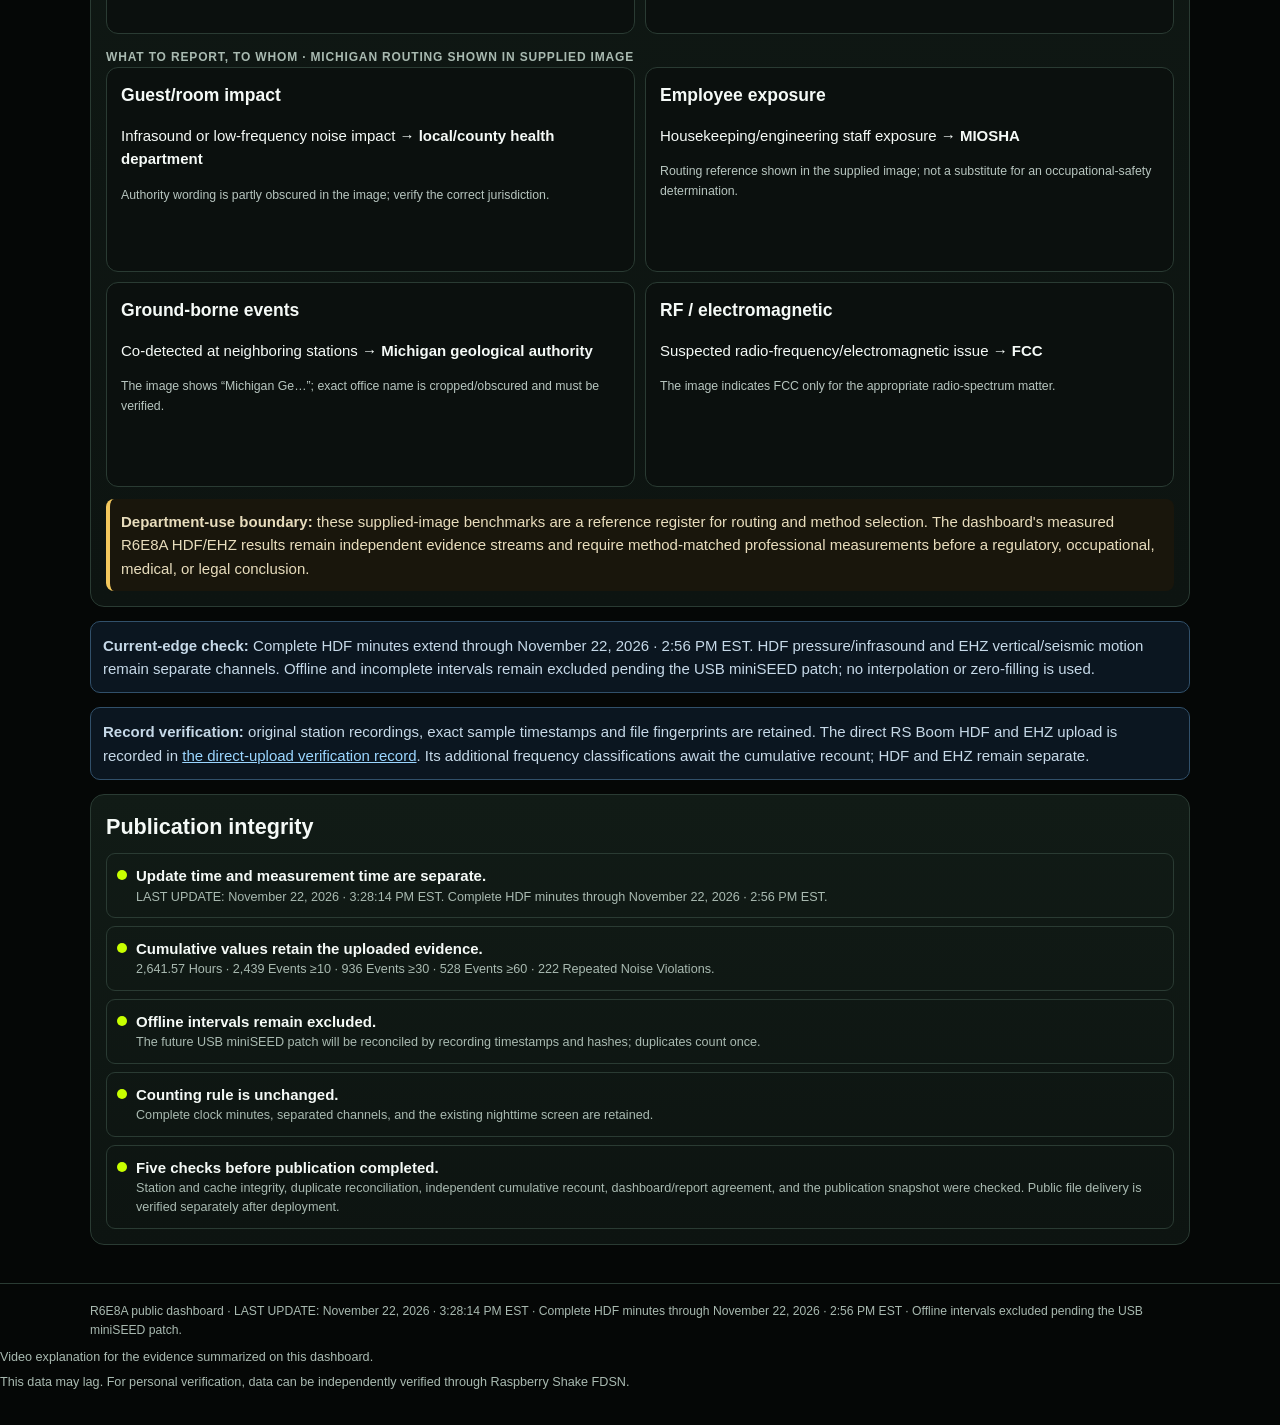
==== commit 43321b01: "Show R6E8A explainer cover on first load" ====
--- a/index.html
+++ b/index.html
@@ -8,7 +8,7 @@
 <title>Confirmed Infrasound (Ongoing) — Unit 2709 R6E8A</title>
 <style>
 :root {--bg:#050706;--panel:#0d1411;--panel2:#111b16;--line:#2a3b33;--ink:#f5faf7;--muted:#a9bab1;--lime:#c8ff00;--green:#55e49c;--red:#ff6258;--amber:#f2c75d;--blue:#75c2ff;--violet:#a888ff}
-*{box-sizing:border-box}html{scroll-behavior:smooth}body{margin:0;background:radial-gradient(circle at 12% -4%,#10271e 0,transparent 30rem),var(--bg);color:var(--ink);font:15px/1.55 -apple-system,BlinkMacSystemFont,"Segoe UI",sans-serif}.wrap{width:min(100% - 18px,1100px);margin:auto}header{padding:22px 0 16px;border-bottom:1px solid var(--line)}a{color:#9bd6ff}.badge{display:inline-flex;padding:6px 9px;border:1px solid #66752b;border-radius:999px;color:var(--lime);font-size:.72rem;font-weight:950;letter-spacing:.08em;text-transform:uppercase}h1{margin:10px 0 5px;color:#fff;font-size:clamp(2.1rem,9vw,4.7rem);line-height:.95;letter-spacing:-.052em}h1 .ongoing-stack{display:inline-flex;flex-direction:column;align-items:center;vertical-align:top}h1 .ongoing-label{color:#228b22}h1 .dpd-case,h1 .dpd-case a{margin-top:5px;color:#fff!important;font-size:12pt;font-weight:800;line-height:1.15;letter-spacing:.01em;text-decoration:none!important;-webkit-text-decoration:none!important}h2{font-size:1.35rem;margin:0 0 10px}h3{margin:0 0 7px}.sub,.small,.detail{color:var(--muted)}.small{font-size:.79rem}.detail{font-size:.83rem}.status{margin-top:14px;padding:13px;border:1px solid #386048;border-radius:12px;background:#0a120e}.status strong{color:var(--green)}.download-actions{display:grid;grid-template-columns:1fr 1fr;gap:10px;margin-top:12px}.explainer-wrap{position:relative;margin:12px 0 0;background:#000;border-radius:10px;overflow:hidden;aspect-ratio:16/9}.explainer-video{display:block;width:100%;height:100%;aspect-ratio:16/9;object-fit:cover;max-height:none;background:#000;border-radius:10px}.explainer-play{position:absolute;inset:0;margin:auto;width:86px;height:86px;border:2px solid rgba(255,255,255,.92);border-radius:50%;background:rgba(0,0,0,.42);color:#fff;font-size:42px;line-height:1;display:grid;place-items:center;padding:0 0 4px 6px;cursor:pointer;box-shadow:0 4px 22px rgba(0,0,0,.45);transition:transform .15s ease,opacity .15s ease}.explainer-play:hover{transform:scale(1.06);background:rgba(0,0,0,.58)}.explainer-play[hidden]{display:none}.download-btn{display:flex;min-height:52px;align-items:center;justify-content:center;text-align:center;padding:12px 14px;border:1px solid #57dfa2;border-radius:10px;background:linear-gradient(135deg,#117d50,#18ad6c);color:#fff;text-decoration:none;font-weight:950}main{padding:14px 0 38px}.section{margin-top:14px}.grid{display:grid;gap:10px}.g2{grid-template-columns:repeat(2,1fr)}.g3{grid-template-columns:repeat(3,1fr)}.panel{background:linear-gradient(180deg,var(--panel2),var(--panel));border:1px solid var(--line);border-radius:14px;padding:15px}.label,.date-scope{font-size:.75rem;color:var(--muted);font-weight:900;text-transform:uppercase;letter-spacing:.07em}.violation-hero{padding:clamp(22px,5vw,42px);text-align:center;border:2px solid #873832;background:radial-gradient(circle at 50% 0,#321411 0,transparent 24rem),linear-gradient(180deg,#1c0e0d,#0d1110)}.violation-hero h2{margin:8px 0 0;font-size:clamp(1.55rem,4vw,2.45rem)}.violation-number{color:var(--red);font-size:clamp(5rem,18vw,9rem);font-weight:950;letter-spacing:-.075em;line-height:.88;margin:18px 0 4px}.events-caption{color:#ffc5c1;font-size:.82rem;font-weight:950;letter-spacing:.1em;text-transform:uppercase}.hero-copy{max-width:820px;margin:20px auto 0;color:#dce6e1}.verify-callout{max-width:900px;margin:18px auto 0;padding:13px;border:1px solid #4c6c5b;border-radius:10px;background:#0b1711}.verify-callout strong{color:#fff}.stats-panel h2{margin-bottom:4px}.stats-grid{display:grid;grid-template-columns:repeat(3,minmax(0,1fr));gap:10px;margin-top:12px}.stat-card{min-height:190px;padding:14px;border:1px solid var(--line);border-radius:12px;background:#0a0f0d}.stat-title{font-size:.78rem;font-weight:900;text-transform:uppercase;letter-spacing:.04em;color:#d7e4dd}.stat-number{margin:11px 0;color:var(--red);font-size:clamp(2rem,5vw,3.2rem);font-weight:950;letter-spacing:-.055em;line-height:.95}.stat-number span{display:block;margin-top:5px;font-size:.76rem;letter-spacing:.06em;text-transform:uppercase}.stat-date{margin:-2px 0 10px;color:#ffc5c1;font-size:.84rem;font-weight:900}.why-title{margin:10px 0 3px;color:#fff;font-size:.78rem;font-weight:950}.why-copy{margin:0;color:var(--muted);font-size:.79rem}.count-method{border-left:4px solid var(--red)}.method-rule{margin:12px 0;padding:12px;border:1px solid #5c302d;border-radius:10px;background:#180d0c}.clock{margin-top:13px}.clockbar{height:38px;border:1px solid #405047;border-radius:10px;display:grid;grid-template-columns:7fr 15fr 2fr;overflow:hidden}.clockbar div{display:flex;align-items:center;justify-content:center;font-size:.68rem;font-weight:900}.night{background:#5b201e;color:#ffd3d0}.day{background:#102018;color:#c8ddd2}.late{background:#6b2924;color:#ffd3d0}.legend{display:flex;gap:10px;flex-wrap:wrap;margin-top:7px;font-size:.76rem;color:var(--muted)}.info-box{padding:14px;border:1px solid var(--line);border-radius:12px;background:#0b100e;min-height:205px}.info-box .src{margin-top:10px;font-size:.77rem;color:#b7c5bf}.benchmark-grid{display:grid;grid-template-columns:repeat(2,minmax(0,1fr));gap:10px}.benchmark-card{padding:15px;border:1px solid var(--line);border-radius:12px;background:#0a0f0d}.comparison{display:grid;grid-template-columns:1fr auto 1fr;gap:8px;align-items:stretch;margin:12px 0}.comparison-side{padding:11px;border-radius:10px;text-align:center}.comparison-side.reference{border:1px solid #2e9360;background:#0b2116}.comparison-side.recorded{border:1px solid #8a3732;background:#26100f}.comparison-side.neutral{border:1px solid #56625c;background:#141a17}.comparison-label{display:block;color:var(--muted);font-size:.68rem;font-weight:900;letter-spacing:.06em;text-transform:uppercase}.comparison-value{display:block;margin-top:4px;font-size:1.35rem;font-weight:950}.reference .comparison-value{color:var(--green)}.recorded .comparison-value{color:var(--red)}.neutral .comparison-value{color:#e3ebe7}.versus{align-self:center;color:var(--muted);font-size:.72rem;font-weight:950}.benchmark-note{margin:0;color:var(--muted);font-size:.83rem}.context-note{padding:11px;border-left:4px solid var(--amber);background:#19160c;border-radius:8px;color:#e8ddbd}.note{padding:12px;border:1px solid #31506a;background:#0b1620;border-radius:10px;color:#c6d9e8}.approval{display:grid;gap:8px}.check{display:flex;gap:9px;align-items:flex-start;padding:10px;border:1px solid var(--line);border-radius:9px}.dot{flex:0 0 10px;width:10px;height:10px;border-radius:50%;background:var(--lime);margin-top:6px}footer{padding:18px 0 32px;border-top:1px solid var(--line);font-size:.76rem;color:var(--muted)}@media(max-width:760px){.g2,.g3,.download-actions,.stats-grid,.benchmark-grid{grid-template-columns:1fr}.stat-card,.info-box{min-height:0}.comparison{grid-template-columns:1fr}.versus{justify-self:center}}
+*{box-sizing:border-box}html{scroll-behavior:smooth}body{margin:0;background:radial-gradient(circle at 12% -4%,#10271e 0,transparent 30rem),var(--bg);color:var(--ink);font:15px/1.55 -apple-system,BlinkMacSystemFont,"Segoe UI",sans-serif}.wrap{width:min(100% - 18px,1100px);margin:auto}header{padding:22px 0 16px;border-bottom:1px solid var(--line)}a{color:#9bd6ff}.badge{display:inline-flex;padding:6px 9px;border:1px solid #66752b;border-radius:999px;color:var(--lime);font-size:.72rem;font-weight:950;letter-spacing:.08em;text-transform:uppercase}h1{margin:10px 0 5px;color:#fff;font-size:clamp(2.1rem,9vw,4.7rem);line-height:.95;letter-spacing:-.052em}h1 .ongoing-stack{display:inline-flex;flex-direction:column;align-items:center;vertical-align:top}h1 .ongoing-label{color:#228b22}h1 .dpd-case,h1 .dpd-case a{margin-top:5px;color:#fff!important;font-size:12pt;font-weight:800;line-height:1.15;letter-spacing:.01em;text-decoration:none!important;-webkit-text-decoration:none!important}h2{font-size:1.35rem;margin:0 0 10px}h3{margin:0 0 7px}.sub,.small,.detail{color:var(--muted)}.small{font-size:.79rem}.detail{font-size:.83rem}.status{margin-top:14px;padding:13px;border:1px solid #386048;border-radius:12px;background:#0a120e}.status strong{color:var(--green)}.download-actions{display:grid;grid-template-columns:1fr 1fr;gap:10px;margin-top:12px}.explainer-wrap{position:relative;margin:12px 0 0;background:#000;border-radius:10px;overflow:hidden;aspect-ratio:16/9}.explainer-cover{position:absolute;inset:0;z-index:1;width:100%;height:100%;object-fit:contain;background:#000;pointer-events:none}.explainer-cover[hidden]{display:none}.explainer-video{display:block;width:100%;height:100%;aspect-ratio:16/9;object-fit:cover;max-height:none;background:#000;border-radius:10px}.explainer-play{position:absolute;z-index:2;inset:0;margin:auto;width:86px;height:86px;border:2px solid rgba(255,255,255,.92);border-radius:50%;background:rgba(0,0,0,.42);color:#fff;font-size:42px;line-height:1;display:grid;place-items:center;padding:0 0 4px 6px;cursor:pointer;box-shadow:0 4px 22px rgba(0,0,0,.45);transition:transform .15s ease,opacity .15s ease}.explainer-play:hover{transform:scale(1.06);background:rgba(0,0,0,.58)}.explainer-play[hidden]{display:none}.download-btn{display:flex;min-height:52px;align-items:center;justify-content:center;text-align:center;padding:12px 14px;border:1px solid #57dfa2;border-radius:10px;background:linear-gradient(135deg,#117d50,#18ad6c);color:#fff;text-decoration:none;font-weight:950}main{padding:14px 0 38px}.section{margin-top:14px}.grid{display:grid;gap:10px}.g2{grid-template-columns:repeat(2,1fr)}.g3{grid-template-columns:repeat(3,1fr)}.panel{background:linear-gradient(180deg,var(--panel2),var(--panel));border:1px solid var(--line);border-radius:14px;padding:15px}.label,.date-scope{font-size:.75rem;color:var(--muted);font-weight:900;text-transform:uppercase;letter-spacing:.07em}.violation-hero{padding:clamp(22px,5vw,42px);text-align:center;border:2px solid #873832;background:radial-gradient(circle at 50% 0,#321411 0,transparent 24rem),linear-gradient(180deg,#1c0e0d,#0d1110)}.violation-hero h2{margin:8px 0 0;font-size:clamp(1.55rem,4vw,2.45rem)}.violation-number{color:var(--red);font-size:clamp(5rem,18vw,9rem);font-weight:950;letter-spacing:-.075em;line-height:.88;margin:18px 0 4px}.events-caption{color:#ffc5c1;font-size:.82rem;font-weight:950;letter-spacing:.1em;text-transform:uppercase}.hero-copy{max-width:820px;margin:20px auto 0;color:#dce6e1}.verify-callout{max-width:900px;margin:18px auto 0;padding:13px;border:1px solid #4c6c5b;border-radius:10px;background:#0b1711}.verify-callout strong{color:#fff}.stats-panel h2{margin-bottom:4px}.stats-grid{display:grid;grid-template-columns:repeat(3,minmax(0,1fr));gap:10px;margin-top:12px}.stat-card{min-height:190px;padding:14px;border:1px solid var(--line);border-radius:12px;background:#0a0f0d}.stat-title{font-size:.78rem;font-weight:900;text-transform:uppercase;letter-spacing:.04em;color:#d7e4dd}.stat-number{margin:11px 0;color:var(--red);font-size:clamp(2rem,5vw,3.2rem);font-weight:950;letter-spacing:-.055em;line-height:.95}.stat-number span{display:block;margin-top:5px;font-size:.76rem;letter-spacing:.06em;text-transform:uppercase}.stat-date{margin:-2px 0 10px;color:#ffc5c1;font-size:.84rem;font-weight:900}.why-title{margin:10px 0 3px;color:#fff;font-size:.78rem;font-weight:950}.why-copy{margin:0;color:var(--muted);font-size:.79rem}.count-method{border-left:4px solid var(--red)}.method-rule{margin:12px 0;padding:12px;border:1px solid #5c302d;border-radius:10px;background:#180d0c}.clock{margin-top:13px}.clockbar{height:38px;border:1px solid #405047;border-radius:10px;display:grid;grid-template-columns:7fr 15fr 2fr;overflow:hidden}.clockbar div{display:flex;align-items:center;justify-content:center;font-size:.68rem;font-weight:900}.night{background:#5b201e;color:#ffd3d0}.day{background:#102018;color:#c8ddd2}.late{background:#6b2924;color:#ffd3d0}.legend{display:flex;gap:10px;flex-wrap:wrap;margin-top:7px;font-size:.76rem;color:var(--muted)}.info-box{padding:14px;border:1px solid var(--line);border-radius:12px;background:#0b100e;min-height:205px}.info-box .src{margin-top:10px;font-size:.77rem;color:#b7c5bf}.benchmark-grid{display:grid;grid-template-columns:repeat(2,minmax(0,1fr));gap:10px}.benchmark-card{padding:15px;border:1px solid var(--line);border-radius:12px;background:#0a0f0d}.comparison{display:grid;grid-template-columns:1fr auto 1fr;gap:8px;align-items:stretch;margin:12px 0}.comparison-side{padding:11px;border-radius:10px;text-align:center}.comparison-side.reference{border:1px solid #2e9360;background:#0b2116}.comparison-side.recorded{border:1px solid #8a3732;background:#26100f}.comparison-side.neutral{border:1px solid #56625c;background:#141a17}.comparison-label{display:block;color:var(--muted);font-size:.68rem;font-weight:900;letter-spacing:.06em;text-transform:uppercase}.comparison-value{display:block;margin-top:4px;font-size:1.35rem;font-weight:950}.reference .comparison-value{color:var(--green)}.recorded .comparison-value{color:var(--red)}.neutral .comparison-value{color:#e3ebe7}.versus{align-self:center;color:var(--muted);font-size:.72rem;font-weight:950}.benchmark-note{margin:0;color:var(--muted);font-size:.83rem}.context-note{padding:11px;border-left:4px solid var(--amber);background:#19160c;border-radius:8px;color:#e8ddbd}.note{padding:12px;border:1px solid #31506a;background:#0b1620;border-radius:10px;color:#c6d9e8}.approval{display:grid;gap:8px}.check{display:flex;gap:9px;align-items:flex-start;padding:10px;border:1px solid var(--line);border-radius:9px}.dot{flex:0 0 10px;width:10px;height:10px;border-radius:50%;background:var(--lime);margin-top:6px}footer{padding:18px 0 32px;border-top:1px solid var(--line);font-size:.76rem;color:var(--muted)}@media(max-width:760px){.g2,.g3,.download-actions,.stats-grid,.benchmark-grid{grid-template-columns:1fr}.stat-card,.info-box{min-height:0}.comparison{grid-template-columns:1fr}.versus{justify-self:center}}
 </style>
 </head>
 <body>
@@ -16,7 +16,7 @@
 <main class="wrap">
 <!-- EVIDENCE SUMMARY START -->
 <section class="section panel violation-hero" id="repeated-noise-violations"><div class="date-scope">April 12, 2026 — latest available samples</div><h2>Repeated Noise Violations</h2><div class="violation-number">222</div><div class="events-caption">Documented Events</div><p class="hero-copy">Event timing uses the accepted measurement archive and verified station recordings for station <b>AM.R6E8A.00</b>. The count uses a conservative nighttime screening rule: each distinct event lasted at least 30 minutes and contained at least 30 actual minutes inside the applicable nighttime window. The local ordinance screen and Michigan regulatory references are kept separate, and this reproducible dashboard count is not an agency adjudication or a source-identification finding.</p><p class="verify-callout"><strong>All Figures On This Dashboard Can Be Checked Against The Retained Measurement Timestamps, File Fingerprints And Calculation Records For Station AM.R6E8A.00. Repeated uploads are counted once.</strong></p></section>
-<section class="section panel" id="explainer" aria-labelledby="explainer-heading"><div class="date-scope">Plain-language video · over 2,500-hour milestone; next update at 3,000 hours</div><h2 id="explainer-heading">The Little Known Dangers Of Infrasound — R6E8A explainer</h2><p class="small">The explainer says “over 2,500 hours” of low-frequency 4–8 Hz HDF activity. The video will next be updated at 3,000 hours; EHZ seismic data remain separate.</p><div class="explainer-wrap" id="r6e8a-explainer-wrap"><video class="explainer-video" id="r6e8a-explainer-video" controls playsinline preload="auto" poster="./media/r6e8a-infrasound-cover-2500.jpg?v=20261121-01" aria-label="The Little Known Dangers Of Infrasound — R6E8A explainer video"><source src="./media/r6e8a-little-known-dangers-explainer-live.mp4?v=e89bee5d98a3" type="video/mp4">Your browser does not support embedded video. <a href="./media/r6e8a-little-known-dangers-explainer-live.mp4?v=e89bee5d98a3">Open the MP4 video</a>.</video><button class="explainer-play" id="r6e8a-explainer-play" type="button" aria-label="Play The Little Known Dangers Of Infrasound explainer">▶</button></div><script>(()=>{const v=document.getElementById('r6e8a-explainer-video'),b=document.getElementById('r6e8a-explainer-play');if(!v||!b)return;const hide=()=>{b.hidden=true};const show=()=>{if(v.paused)v.currentTime===0&&(b.hidden=false)};b.addEventListener('click',()=>{hide();const p=v.play();if(p&&p.catch)p.catch(()=>{b.hidden=false})});v.addEventListener('play',hide);v.addEventListener('pause',show);v.addEventListener('ended',show);})();</script><details style="margin-top:14px"><summary style="cursor:pointer;color:var(--green);font-weight:700">Read the transcript and sources</summary><div class="small" style="margin-top:10px"><p><b>What the number measures.</b> Each complete one-minute HDF window is classified by which of four frequency ranges has the highest average power spectral density. The dashboard counts minutes when 4–8 Hz is dominant. This is not a calibrated sound-pressure level, a personal exposure dose, or source identification. EHZ seismic measurements are reported separately.</p><p><b>Health context.</b> Four to eight hertz is infrasound, below 20 Hz. Frequency alone cannot establish risk; measured level and duration matter. The UK Health Protection Agency review reports no clear evidence of a specific hazard at everyday environmental levels, notes possible acute effects at very high levels, and finds long-term evidence limited. WHO findings on sleep disturbance, hearing effects, tinnitus, and cognitive effects concern excessive environmental noise overall; they do not establish that this HDF band caused symptoms. The dashboard cannot diagnose tinnitus, confusion, or illness. Seek clinical assessment for symptoms; sudden hearing loss needs urgent care.</p><p><b>Trend and next steps.</b> The dashboard and PDF reports show the current 24-hour and 7-day HDF results. Compare equal-duration windows when evaluating change. A cumulative total rises as new qualifying minutes are added; by itself it does not establish worsening. You report that police and building management have been notified and no HVAC fault has been identified to date. Preserve original MiniSEED files and SHA-256 hashes; log dates, locations, and symptoms; request an independent calibrated 4–8 Hz acoustic survey with indoor, outdoor, and background readings; ask management to document inspection of HVAC and other mechanical, electrical, plumbing, structural, nearby, and outdoor sources; share measured results with police and management; and seek medical assessment for symptoms.</p><p><b>Sources</b></p><ul><li><a href="https://www.gov.uk/government/publications/ultrasound-and-infrasound-hpa-response-to-agnir-report-rce-14/ultrasound-and-infrasound-hpa-response-to-agnir-report-rce-14" target="_blank" rel="noopener">UK Health Protection Agency / AGNIR, ultrasound and infrasound review</a></li><li><a href="https://www.who.int/tools/compendium-on-health-and-environment/environmental-noise/" target="_blank" rel="noopener">World Health Organization, environmental-noise guidance</a></li><li><a href="https://stacks.cdc.gov/view/cdc/207218" target="_blank" rel="noopener">CDC / NIOSH, low-frequency noise and infrasound building case study (2023)</a></li></ul></div></details></section>
+<section class="section panel" id="explainer" aria-labelledby="explainer-heading"><div class="date-scope">Plain-language video · over 2,500-hour milestone; next update at 3,000 hours</div><h2 id="explainer-heading">The Little Known Dangers Of Infrasound — R6E8A explainer</h2><p class="small">The explainer says “over 2,500 hours” of low-frequency 4–8 Hz HDF activity. The video will next be updated at 3,000 hours; EHZ seismic data remain separate.</p><div class="explainer-wrap" id="r6e8a-explainer-wrap"><video class="explainer-video" id="r6e8a-explainer-video" controls playsinline preload="none" poster="./media/r6e8a-infrasound-cover-2500.jpg?v=20261122-01" aria-label="The Little Known Dangers Of Infrasound — R6E8A explainer video"><source src="./media/r6e8a-little-known-dangers-explainer-live.mp4?v=e89bee5d98a3" type="video/mp4">Your browser does not support embedded video. <a href="./media/r6e8a-little-known-dangers-explainer-live.mp4?v=e89bee5d98a3">Open the MP4 video</a>.</video><img class="explainer-cover" id="r6e8a-explainer-cover" src="./media/r6e8a-infrasound-cover-2500.jpg?v=20261122-01" alt="Blue cover for The Little Known Dangers Of Infrasound — R6E8A explainer"><button class="explainer-play" id="r6e8a-explainer-play" type="button" aria-label="Play The Little Known Dangers Of Infrasound explainer">▶</button></div><script>(()=>{const v=document.getElementById('r6e8a-explainer-video'),b=document.getElementById('r6e8a-explainer-play'),cover=document.getElementById('r6e8a-explainer-cover');if(!v||!b)return;let started=false;const hide=()=>{b.hidden=true;if(cover)cover.hidden=true;started=true};const show=()=>{b.hidden=false;if(cover)cover.hidden=started};b.addEventListener('click',()=>{b.hidden=true;const p=v.play();if(p&&p.catch)p.catch(()=>{show()})});v.addEventListener('play',hide);v.addEventListener('pause',show);v.addEventListener('ended',show);v.addEventListener('error',()=>{if(!started){b.hidden=false;if(cover)cover.hidden=false}});})();</script><details style="margin-top:14px"><summary style="cursor:pointer;color:var(--green);font-weight:700">Read the transcript and sources</summary><div class="small" style="margin-top:10px"><p><b>What the number measures.</b> Each complete one-minute HDF window is classified by which of four frequency ranges has the highest average power spectral density. The dashboard counts minutes when 4–8 Hz is dominant. This is not a calibrated sound-pressure level, a personal exposure dose, or source identification. EHZ seismic measurements are reported separately.</p><p><b>Health context.</b> Four to eight hertz is infrasound, below 20 Hz. Frequency alone cannot establish risk; measured level and duration matter. The UK Health Protection Agency review reports no clear evidence of a specific hazard at everyday environmental levels, notes possible acute effects at very high levels, and finds long-term evidence limited. WHO findings on sleep disturbance, hearing effects, tinnitus, and cognitive effects concern excessive environmental noise overall; they do not establish that this HDF band caused symptoms. The dashboard cannot diagnose tinnitus, confusion, or illness. Seek clinical assessment for symptoms; sudden hearing loss needs urgent care.</p><p><b>Trend and next steps.</b> The dashboard and PDF reports show the current 24-hour and 7-day HDF results. Compare equal-duration windows when evaluating change. A cumulative total rises as new qualifying minutes are added; by itself it does not establish worsening. You report that police and building management have been notified and no HVAC fault has been identified to date. Preserve original MiniSEED files and SHA-256 hashes; log dates, locations, and symptoms; request an independent calibrated 4–8 Hz acoustic survey with indoor, outdoor, and background readings; ask management to document inspection of HVAC and other mechanical, electrical, plumbing, structural, nearby, and outdoor sources; share measured results with police and management; and seek medical assessment for symptoms.</p><p><b>Sources</b></p><ul><li><a href="https://www.gov.uk/government/publications/ultrasound-and-infrasound-hpa-response-to-agnir-report-rce-14/ultrasound-and-infrasound-hpa-response-to-agnir-report-rce-14" target="_blank" rel="noopener">UK Health Protection Agency / AGNIR, ultrasound and infrasound review</a></li><li><a href="https://www.who.int/tools/compendium-on-health-and-environment/environmental-noise/" target="_blank" rel="noopener">World Health Organization, environmental-noise guidance</a></li><li><a href="https://stacks.cdc.gov/view/cdc/207218" target="_blank" rel="noopener">CDC / NIOSH, low-frequency noise and infrasound building case study (2023)</a></li></ul></div></details></section>
 <section class="section panel stats-panel"><div class="date-scope">Evidence summary · April 12, 2026 — latest available samples</div><h2>What the documented counts show</h2><div class="stats-grid"><article class="stat-card"><div class="stat-title">Repeated Noise Violations</div><div class="stat-number">222<span>Events</span></div><div class="why-title">Why this count matters</div><p class="why-copy">Only sustained events with at least 30 actual nighttime minutes are included; each distinct event is counted once.</p></article><article class="stat-card"><div class="stat-title">Documented 4–8 Hz Activity</div><div class="stat-number">2,641.57<span>Hours</span></div><div class="why-title">Why this count matters</div><p class="why-copy">This is the cumulative time in which 4–8 Hz was the dominant HDF band, not a total elapsed-time estimate.</p></article><article class="stat-card"><div class="stat-title">Repeated ≥10-Minute Events</div><div class="stat-number">2,439<span>Events</span></div><div class="why-title">Why this count matters</div><p class="why-copy">Repeated runs show recurrence rather than isolated peaks; the threshold is a reporting definition, not a legal or medical limit.</p></article><article class="stat-card"><div class="stat-title">Sustained ≥30-Minute Events</div><div class="stat-number">936<span>Events</span></div><div class="why-title">Why this count matters</div><p class="why-copy">These longer events form the pool from which the conservative nighttime count is derived.</p></article><article class="stat-card"><div class="stat-title">Sustained ≥60-Minute Events</div><div class="stat-number">528<span>Events</span></div><div class="why-title">Why this count matters</div><p class="why-copy">An hour or more of uninterrupted 4–8 Hz dominance documents persistence beyond short disturbances.</p></article><article class="stat-card"><div class="stat-title">Longest Continuous Run</div><div class="stat-number">55 Hours 10 Minutes<span>1–8 Hz Dominant</span></div><div class="stat-date">Start: October 27, 2026 · 1:01 PM EDT<br>End: October 29, 2026 · 8:11 PM EDT</div><div class="why-title">Separate 4–8 Hz record</div><p class="why-copy"><b>16 Hours 55 Minutes</b><br>October 10, 2026 · 9:21 PM EDT — October 11, 2026 · 2:16 PM EDT.</p><p class="why-copy">Longest verified run since April 12, 2026 in available complete HDF minutes. 1–8 Hz includes minutes classified as either 1–4 or 4–8 Hz; missing minutes break the run. End times mark the end of the last complete minute. Cumulative activity across separate events is reported separately.</p></article></div></section>
 <section class="section panel count-method"><h2>How the 222 events were counted</h2><p class="method-rule"><b>Required for every counted event:</b> a sustained 30+ minute 4–8 Hz-dominant run, with at least 30 actual minutes inside the applicable nighttime window. Missing acquisition time is excluded. Overlapping criteria never multiply one event.</p><div class="clock"><div class="label">Nighttime-window screen</div><div class="clockbar"><div class="night">12 AM–7 AM</div><div class="day">7 AM–10 PM</div><div class="late">10 PM–12 AM</div></div><div class="legend"><span>General nighttime window: 10 PM–7 AM</span><span>Friday/Saturday conservative downtown start: 11 PM</span></div></div><p class="small">The 10-minute event threshold elsewhere on this page is a reporting/event-definition choice, not a medical or legal exposure limit. It does not lower this separate 30-minute nighttime rule.</p></section>
 <!-- EVIDENCE SUMMARY END -->
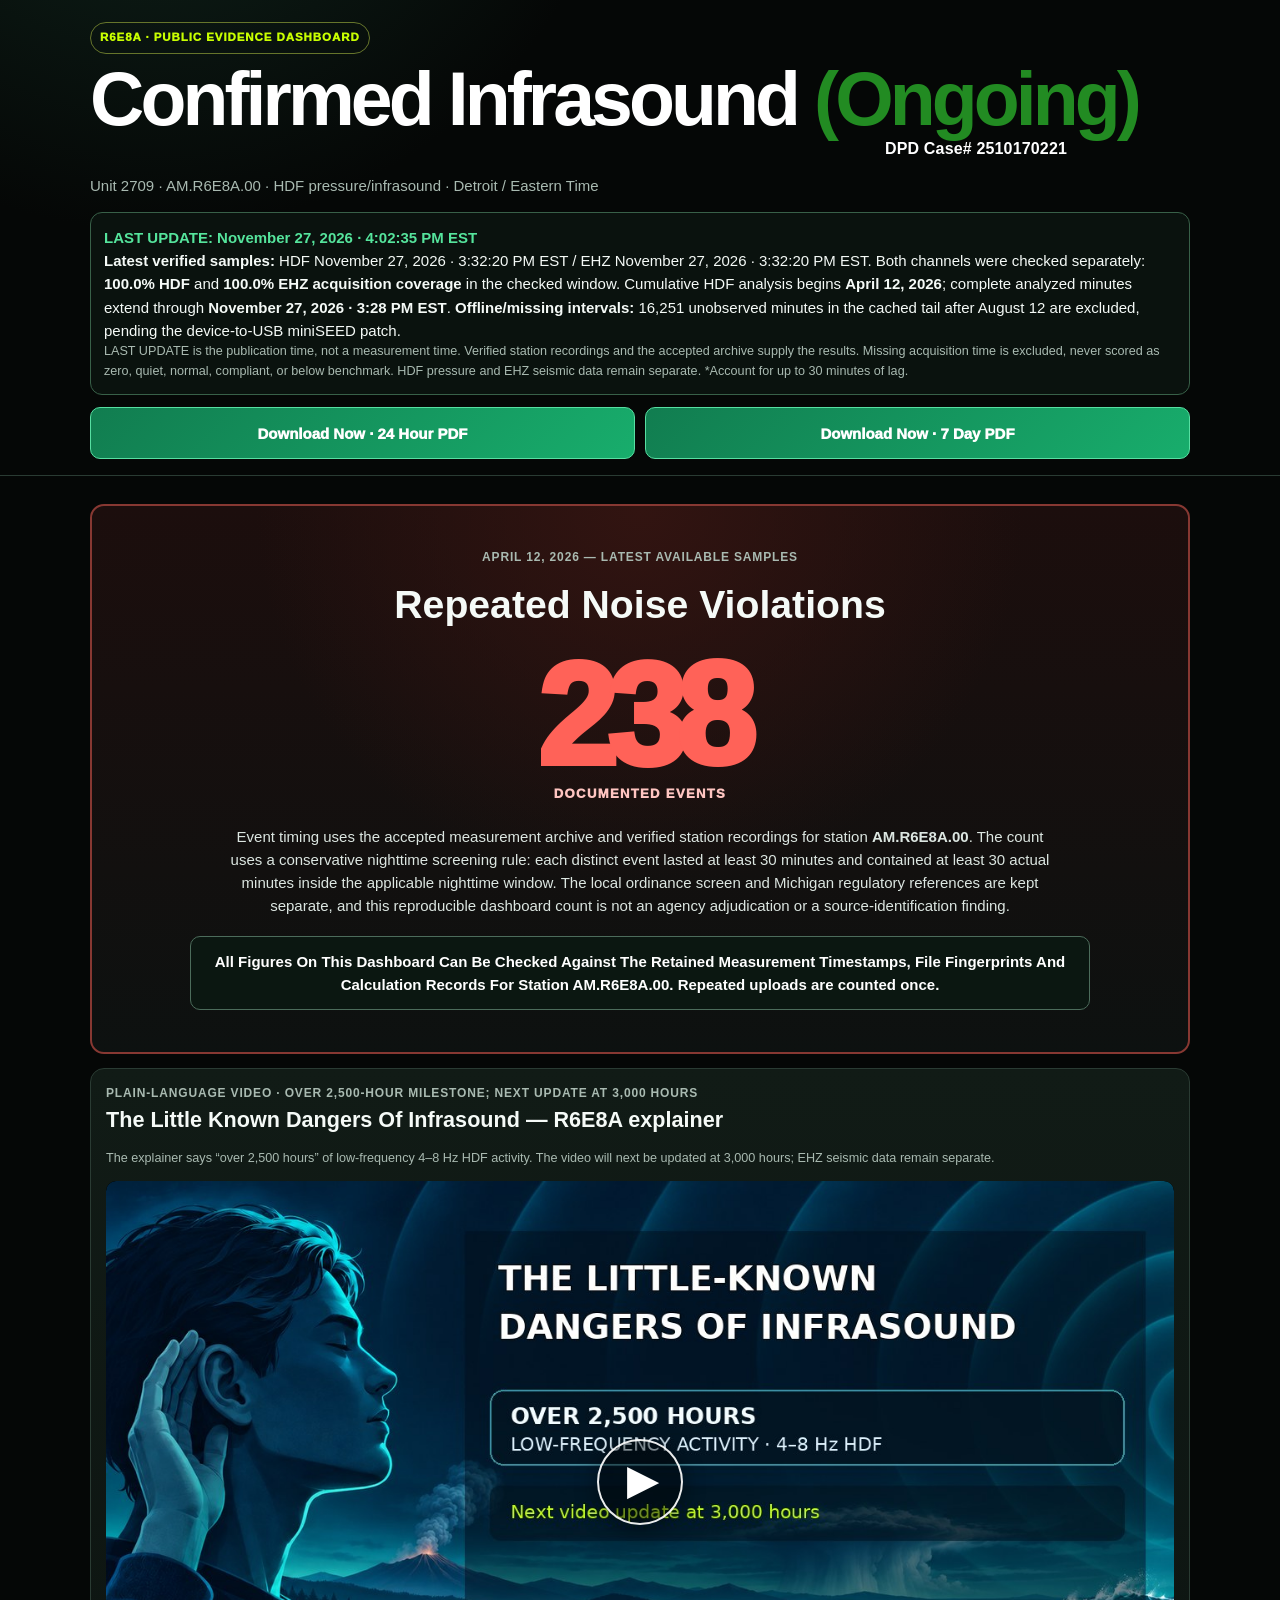
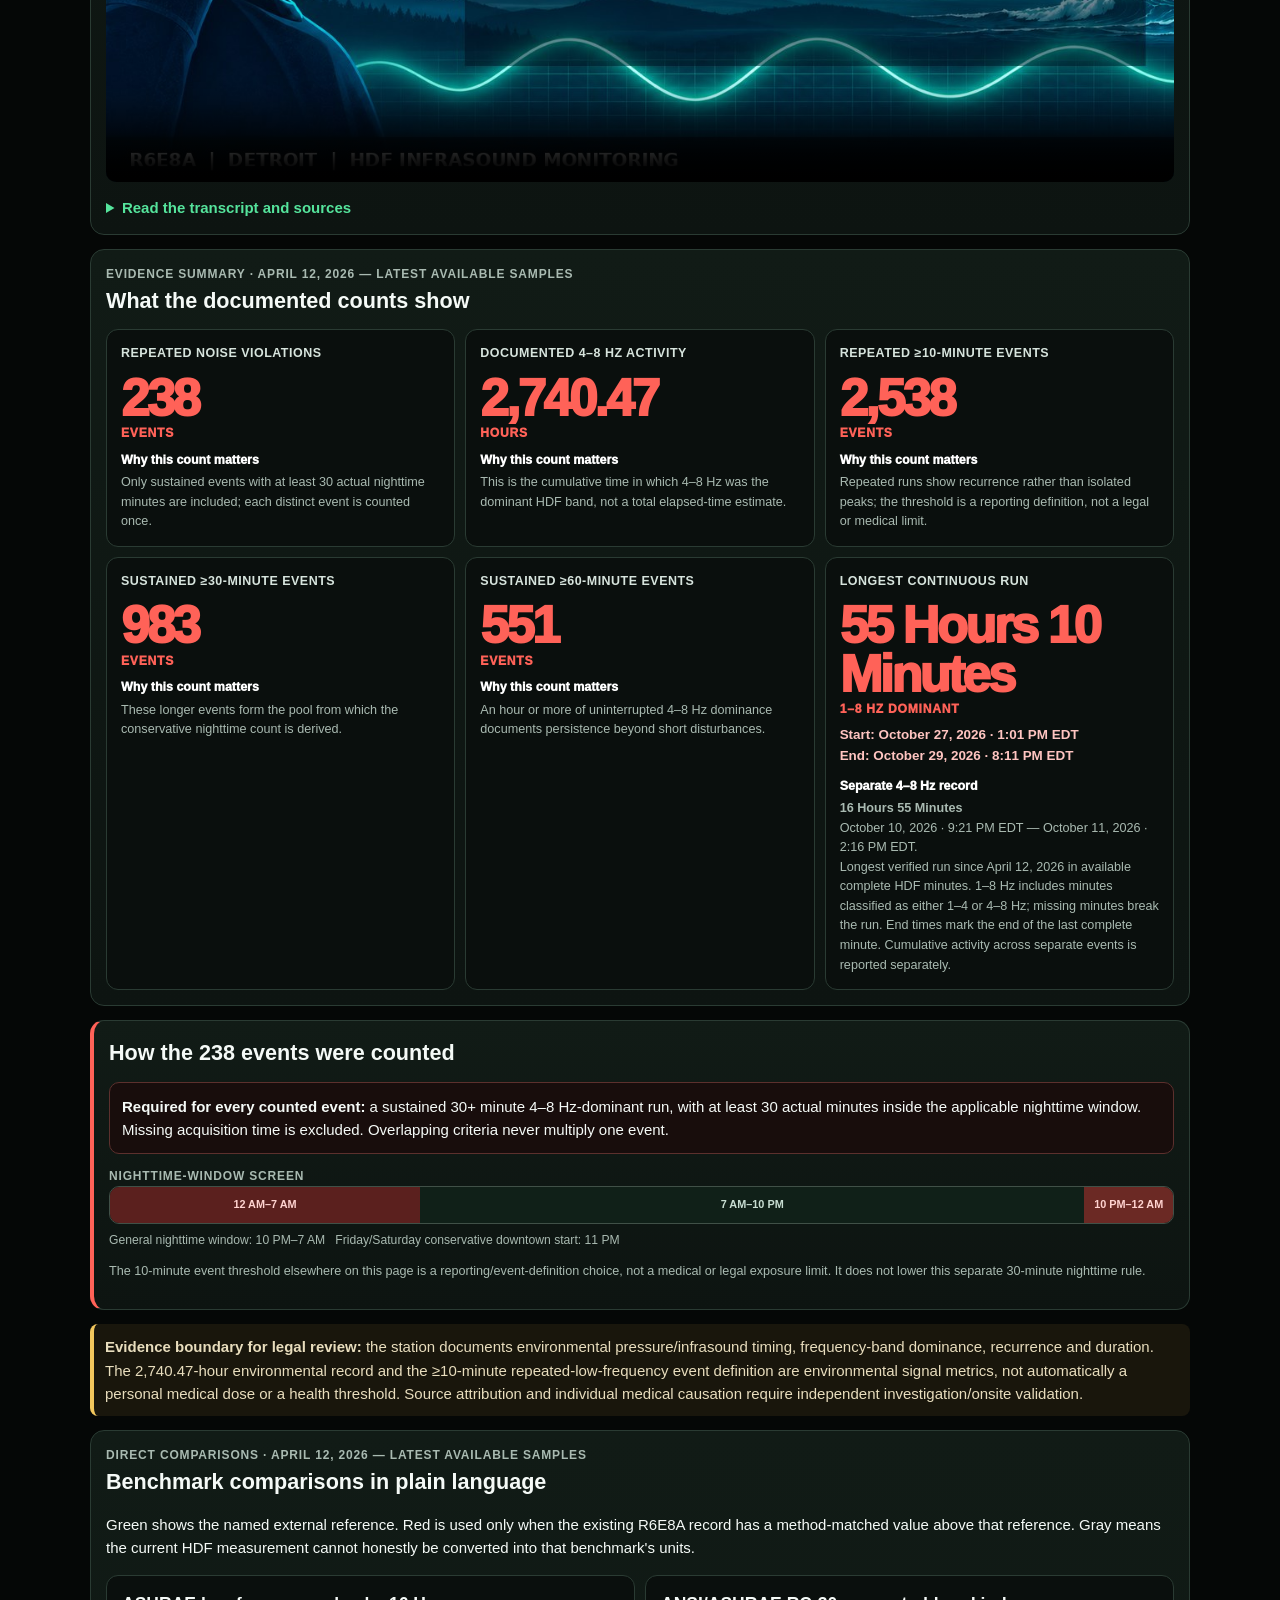
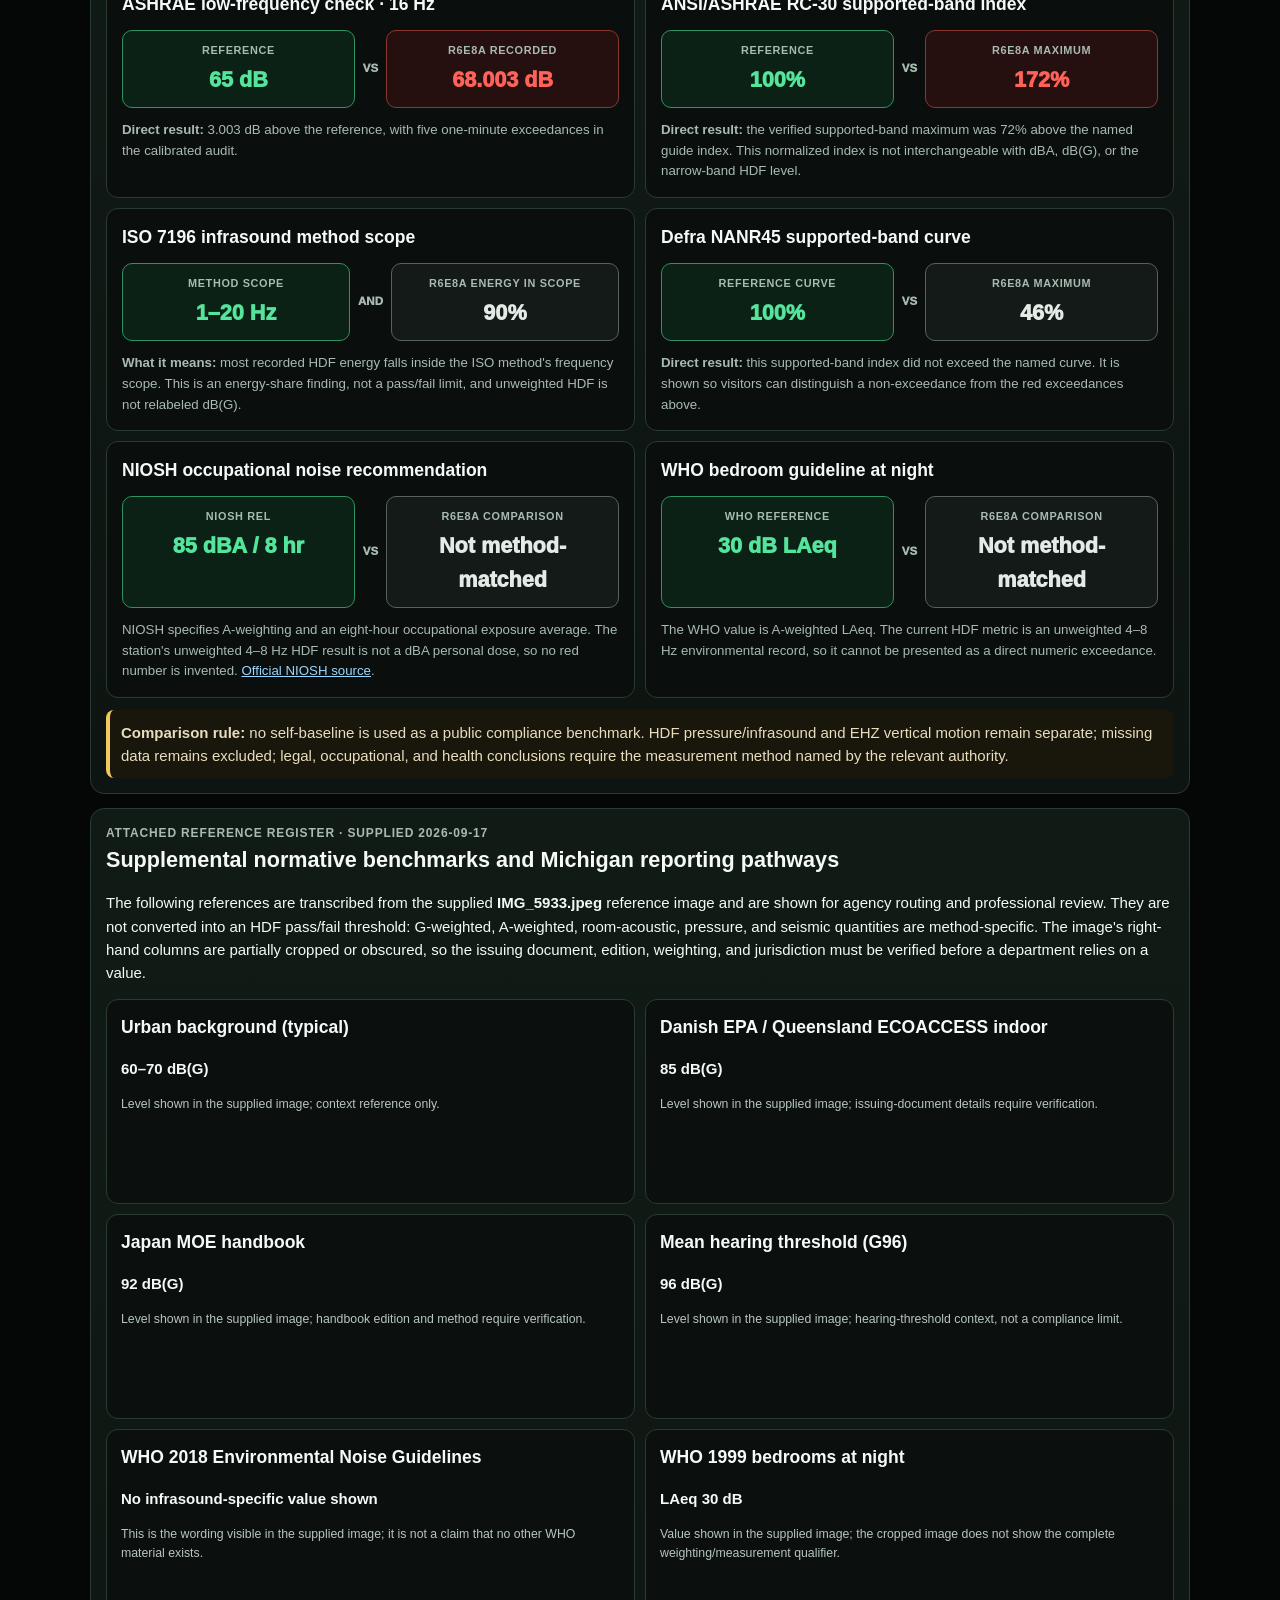
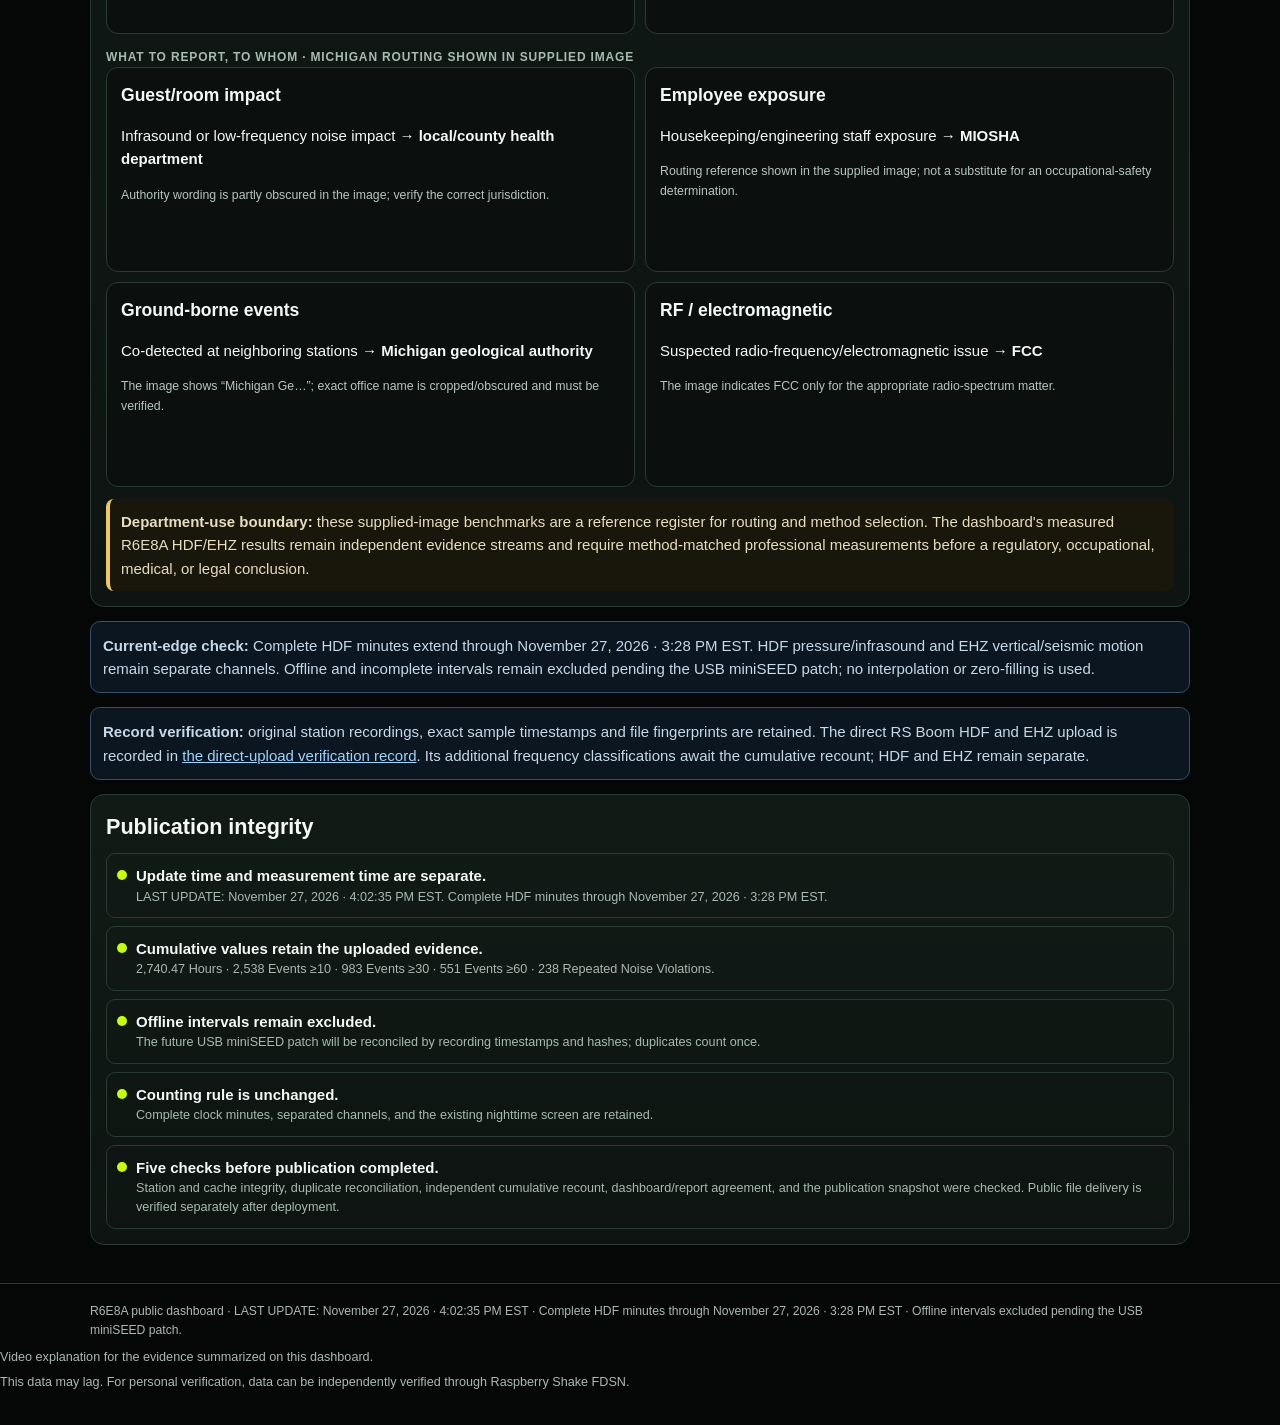
==== commit 17b89776: "Publish verified R6E8A dashboard, separate channels, and cached PDF reports" ====
--- a/index.html
+++ b/index.html
@@ -8,23 +8,23 @@
 <title>Confirmed Infrasound (Ongoing) — Unit 2709 R6E8A</title>
 <style>
 :root {--bg:#050706;--panel:#0d1411;--panel2:#111b16;--line:#2a3b33;--ink:#f5faf7;--muted:#a9bab1;--lime:#c8ff00;--green:#55e49c;--red:#ff6258;--amber:#f2c75d;--blue:#75c2ff;--violet:#a888ff}
-*{box-sizing:border-box}html{scroll-behavior:smooth}body{margin:0;background:radial-gradient(circle at 12% -4%,#10271e 0,transparent 30rem),var(--bg);color:var(--ink);font:15px/1.55 -apple-system,BlinkMacSystemFont,"Segoe UI",sans-serif}.wrap{width:min(100% - 18px,1100px);margin:auto}header{padding:22px 0 16px;border-bottom:1px solid var(--line)}a{color:#9bd6ff}.badge{display:inline-flex;padding:6px 9px;border:1px solid #66752b;border-radius:999px;color:var(--lime);font-size:.72rem;font-weight:950;letter-spacing:.08em;text-transform:uppercase}h1{margin:10px 0 5px;color:#fff;font-size:clamp(2.1rem,9vw,4.7rem);line-height:.95;letter-spacing:-.052em}h1 .ongoing-stack{display:inline-flex;flex-direction:column;align-items:center;vertical-align:top}h1 .ongoing-label{color:#228b22}h1 .dpd-case,h1 .dpd-case a{margin-top:5px;color:#fff!important;font-size:12pt;font-weight:800;line-height:1.15;letter-spacing:.01em;text-decoration:none!important;-webkit-text-decoration:none!important}h2{font-size:1.35rem;margin:0 0 10px}h3{margin:0 0 7px}.sub,.small,.detail{color:var(--muted)}.small{font-size:.79rem}.detail{font-size:.83rem}.status{margin-top:14px;padding:13px;border:1px solid #386048;border-radius:12px;background:#0a120e}.status strong{color:var(--green)}.download-actions{display:grid;grid-template-columns:1fr 1fr;gap:10px;margin-top:12px}.explainer-wrap{position:relative;margin:12px 0 0;background:#000;border-radius:10px;overflow:hidden;aspect-ratio:16/9}.explainer-cover{position:absolute;inset:0;z-index:1;width:100%;height:100%;object-fit:contain;background:#000;pointer-events:none}.explainer-cover[hidden]{display:none}.explainer-video{display:block;width:100%;height:100%;aspect-ratio:16/9;object-fit:cover;max-height:none;background:#000;border-radius:10px}.explainer-play{position:absolute;z-index:2;inset:0;margin:auto;width:86px;height:86px;border:2px solid rgba(255,255,255,.92);border-radius:50%;background:rgba(0,0,0,.42);color:#fff;font-size:42px;line-height:1;display:grid;place-items:center;padding:0 0 4px 6px;cursor:pointer;box-shadow:0 4px 22px rgba(0,0,0,.45);transition:transform .15s ease,opacity .15s ease}.explainer-play:hover{transform:scale(1.06);background:rgba(0,0,0,.58)}.explainer-play[hidden]{display:none}.download-btn{display:flex;min-height:52px;align-items:center;justify-content:center;text-align:center;padding:12px 14px;border:1px solid #57dfa2;border-radius:10px;background:linear-gradient(135deg,#117d50,#18ad6c);color:#fff;text-decoration:none;font-weight:950}main{padding:14px 0 38px}.section{margin-top:14px}.grid{display:grid;gap:10px}.g2{grid-template-columns:repeat(2,1fr)}.g3{grid-template-columns:repeat(3,1fr)}.panel{background:linear-gradient(180deg,var(--panel2),var(--panel));border:1px solid var(--line);border-radius:14px;padding:15px}.label,.date-scope{font-size:.75rem;color:var(--muted);font-weight:900;text-transform:uppercase;letter-spacing:.07em}.violation-hero{padding:clamp(22px,5vw,42px);text-align:center;border:2px solid #873832;background:radial-gradient(circle at 50% 0,#321411 0,transparent 24rem),linear-gradient(180deg,#1c0e0d,#0d1110)}.violation-hero h2{margin:8px 0 0;font-size:clamp(1.55rem,4vw,2.45rem)}.violation-number{color:var(--red);font-size:clamp(5rem,18vw,9rem);font-weight:950;letter-spacing:-.075em;line-height:.88;margin:18px 0 4px}.events-caption{color:#ffc5c1;font-size:.82rem;font-weight:950;letter-spacing:.1em;text-transform:uppercase}.hero-copy{max-width:820px;margin:20px auto 0;color:#dce6e1}.verify-callout{max-width:900px;margin:18px auto 0;padding:13px;border:1px solid #4c6c5b;border-radius:10px;background:#0b1711}.verify-callout strong{color:#fff}.stats-panel h2{margin-bottom:4px}.stats-grid{display:grid;grid-template-columns:repeat(3,minmax(0,1fr));gap:10px;margin-top:12px}.stat-card{min-height:190px;padding:14px;border:1px solid var(--line);border-radius:12px;background:#0a0f0d}.stat-title{font-size:.78rem;font-weight:900;text-transform:uppercase;letter-spacing:.04em;color:#d7e4dd}.stat-number{margin:11px 0;color:var(--red);font-size:clamp(2rem,5vw,3.2rem);font-weight:950;letter-spacing:-.055em;line-height:.95}.stat-number span{display:block;margin-top:5px;font-size:.76rem;letter-spacing:.06em;text-transform:uppercase}.stat-date{margin:-2px 0 10px;color:#ffc5c1;font-size:.84rem;font-weight:900}.why-title{margin:10px 0 3px;color:#fff;font-size:.78rem;font-weight:950}.why-copy{margin:0;color:var(--muted);font-size:.79rem}.count-method{border-left:4px solid var(--red)}.method-rule{margin:12px 0;padding:12px;border:1px solid #5c302d;border-radius:10px;background:#180d0c}.clock{margin-top:13px}.clockbar{height:38px;border:1px solid #405047;border-radius:10px;display:grid;grid-template-columns:7fr 15fr 2fr;overflow:hidden}.clockbar div{display:flex;align-items:center;justify-content:center;font-size:.68rem;font-weight:900}.night{background:#5b201e;color:#ffd3d0}.day{background:#102018;color:#c8ddd2}.late{background:#6b2924;color:#ffd3d0}.legend{display:flex;gap:10px;flex-wrap:wrap;margin-top:7px;font-size:.76rem;color:var(--muted)}.info-box{padding:14px;border:1px solid var(--line);border-radius:12px;background:#0b100e;min-height:205px}.info-box .src{margin-top:10px;font-size:.77rem;color:#b7c5bf}.benchmark-grid{display:grid;grid-template-columns:repeat(2,minmax(0,1fr));gap:10px}.benchmark-card{padding:15px;border:1px solid var(--line);border-radius:12px;background:#0a0f0d}.comparison{display:grid;grid-template-columns:1fr auto 1fr;gap:8px;align-items:stretch;margin:12px 0}.comparison-side{padding:11px;border-radius:10px;text-align:center}.comparison-side.reference{border:1px solid #2e9360;background:#0b2116}.comparison-side.recorded{border:1px solid #8a3732;background:#26100f}.comparison-side.neutral{border:1px solid #56625c;background:#141a17}.comparison-label{display:block;color:var(--muted);font-size:.68rem;font-weight:900;letter-spacing:.06em;text-transform:uppercase}.comparison-value{display:block;margin-top:4px;font-size:1.35rem;font-weight:950}.reference .comparison-value{color:var(--green)}.recorded .comparison-value{color:var(--red)}.neutral .comparison-value{color:#e3ebe7}.versus{align-self:center;color:var(--muted);font-size:.72rem;font-weight:950}.benchmark-note{margin:0;color:var(--muted);font-size:.83rem}.context-note{padding:11px;border-left:4px solid var(--amber);background:#19160c;border-radius:8px;color:#e8ddbd}.note{padding:12px;border:1px solid #31506a;background:#0b1620;border-radius:10px;color:#c6d9e8}.approval{display:grid;gap:8px}.check{display:flex;gap:9px;align-items:flex-start;padding:10px;border:1px solid var(--line);border-radius:9px}.dot{flex:0 0 10px;width:10px;height:10px;border-radius:50%;background:var(--lime);margin-top:6px}footer{padding:18px 0 32px;border-top:1px solid var(--line);font-size:.76rem;color:var(--muted)}@media(max-width:760px){.g2,.g3,.download-actions,.stats-grid,.benchmark-grid{grid-template-columns:1fr}.stat-card,.info-box{min-height:0}.comparison{grid-template-columns:1fr}.versus{justify-self:center}}
+*{box-sizing:border-box}html{scroll-behavior:smooth}body{margin:0;background:radial-gradient(circle at 12% -4%,#10271e 0,transparent 30rem),var(--bg);color:var(--ink);font:15px/1.55 -apple-system,BlinkMacSystemFont,"Segoe UI",sans-serif}.wrap{width:min(100% - 18px,1100px);margin:auto}header{padding:22px 0 16px;border-bottom:1px solid var(--line)}a{color:#9bd6ff}.badge{display:inline-flex;padding:6px 9px;border:1px solid #66752b;border-radius:999px;color:var(--lime);font-size:.72rem;font-weight:950;letter-spacing:.08em;text-transform:uppercase}h1{margin:10px 0 5px;color:#fff;font-size:clamp(2.1rem,9vw,4.7rem);line-height:.95;letter-spacing:-.052em}h1 .ongoing-stack{display:inline-flex;flex-direction:column;align-items:center;vertical-align:top}h1 .ongoing-label{color:#228b22}h1 .dpd-case,h1 .dpd-case a{margin-top:5px;color:#fff!important;font-size:12pt;font-weight:800;line-height:1.15;letter-spacing:.01em;text-decoration:none!important;-webkit-text-decoration:none!important}h2{font-size:1.35rem;margin:0 0 10px}h3{margin:0 0 7px}.sub,.small,.detail{color:var(--muted)}.small{font-size:.79rem}.detail{font-size:.83rem}.status{margin-top:14px;padding:13px;border:1px solid #386048;border-radius:12px;background:#0a120e}.status strong{color:var(--green)}.download-actions{display:grid;grid-template-columns:1fr 1fr;gap:10px;margin-top:12px}.explainer-wrap{position:relative;margin:12px 0 0;background:#000;border-radius:10px;overflow:hidden;aspect-ratio:16/9}.explainer-video{display:block;width:100%;height:100%;aspect-ratio:16/9;object-fit:cover;max-height:none;background:#000;border-radius:10px}.explainer-play{position:absolute;inset:0;margin:auto;width:86px;height:86px;border:2px solid rgba(255,255,255,.92);border-radius:50%;background:rgba(0,0,0,.42);color:#fff;font-size:42px;line-height:1;display:grid;place-items:center;padding:0 0 4px 6px;cursor:pointer;box-shadow:0 4px 22px rgba(0,0,0,.45);transition:transform .15s ease,opacity .15s ease}.explainer-play:hover{transform:scale(1.06);background:rgba(0,0,0,.58)}.explainer-play[hidden]{display:none}.download-btn{display:flex;min-height:52px;align-items:center;justify-content:center;text-align:center;padding:12px 14px;border:1px solid #57dfa2;border-radius:10px;background:linear-gradient(135deg,#117d50,#18ad6c);color:#fff;text-decoration:none;font-weight:950}main{padding:14px 0 38px}.section{margin-top:14px}.grid{display:grid;gap:10px}.g2{grid-template-columns:repeat(2,1fr)}.g3{grid-template-columns:repeat(3,1fr)}.panel{background:linear-gradient(180deg,var(--panel2),var(--panel));border:1px solid var(--line);border-radius:14px;padding:15px}.label,.date-scope{font-size:.75rem;color:var(--muted);font-weight:900;text-transform:uppercase;letter-spacing:.07em}.violation-hero{padding:clamp(22px,5vw,42px);text-align:center;border:2px solid #873832;background:radial-gradient(circle at 50% 0,#321411 0,transparent 24rem),linear-gradient(180deg,#1c0e0d,#0d1110)}.violation-hero h2{margin:8px 0 0;font-size:clamp(1.55rem,4vw,2.45rem)}.violation-number{color:var(--red);font-size:clamp(5rem,18vw,9rem);font-weight:950;letter-spacing:-.075em;line-height:.88;margin:18px 0 4px}.events-caption{color:#ffc5c1;font-size:.82rem;font-weight:950;letter-spacing:.1em;text-transform:uppercase}.hero-copy{max-width:820px;margin:20px auto 0;color:#dce6e1}.verify-callout{max-width:900px;margin:18px auto 0;padding:13px;border:1px solid #4c6c5b;border-radius:10px;background:#0b1711}.verify-callout strong{color:#fff}.stats-panel h2{margin-bottom:4px}.stats-grid{display:grid;grid-template-columns:repeat(3,minmax(0,1fr));gap:10px;margin-top:12px}.stat-card{min-height:190px;padding:14px;border:1px solid var(--line);border-radius:12px;background:#0a0f0d}.stat-title{font-size:.78rem;font-weight:900;text-transform:uppercase;letter-spacing:.04em;color:#d7e4dd}.stat-number{margin:11px 0;color:var(--red);font-size:clamp(2rem,5vw,3.2rem);font-weight:950;letter-spacing:-.055em;line-height:.95}.stat-number span{display:block;margin-top:5px;font-size:.76rem;letter-spacing:.06em;text-transform:uppercase}.stat-date{margin:-2px 0 10px;color:#ffc5c1;font-size:.84rem;font-weight:900}.why-title{margin:10px 0 3px;color:#fff;font-size:.78rem;font-weight:950}.why-copy{margin:0;color:var(--muted);font-size:.79rem}.count-method{border-left:4px solid var(--red)}.method-rule{margin:12px 0;padding:12px;border:1px solid #5c302d;border-radius:10px;background:#180d0c}.clock{margin-top:13px}.clockbar{height:38px;border:1px solid #405047;border-radius:10px;display:grid;grid-template-columns:7fr 15fr 2fr;overflow:hidden}.clockbar div{display:flex;align-items:center;justify-content:center;font-size:.68rem;font-weight:900}.night{background:#5b201e;color:#ffd3d0}.day{background:#102018;color:#c8ddd2}.late{background:#6b2924;color:#ffd3d0}.legend{display:flex;gap:10px;flex-wrap:wrap;margin-top:7px;font-size:.76rem;color:var(--muted)}.info-box{padding:14px;border:1px solid var(--line);border-radius:12px;background:#0b100e;min-height:205px}.info-box .src{margin-top:10px;font-size:.77rem;color:#b7c5bf}.benchmark-grid{display:grid;grid-template-columns:repeat(2,minmax(0,1fr));gap:10px}.benchmark-card{padding:15px;border:1px solid var(--line);border-radius:12px;background:#0a0f0d}.comparison{display:grid;grid-template-columns:1fr auto 1fr;gap:8px;align-items:stretch;margin:12px 0}.comparison-side{padding:11px;border-radius:10px;text-align:center}.comparison-side.reference{border:1px solid #2e9360;background:#0b2116}.comparison-side.recorded{border:1px solid #8a3732;background:#26100f}.comparison-side.neutral{border:1px solid #56625c;background:#141a17}.comparison-label{display:block;color:var(--muted);font-size:.68rem;font-weight:900;letter-spacing:.06em;text-transform:uppercase}.comparison-value{display:block;margin-top:4px;font-size:1.35rem;font-weight:950}.reference .comparison-value{color:var(--green)}.recorded .comparison-value{color:var(--red)}.neutral .comparison-value{color:#e3ebe7}.versus{align-self:center;color:var(--muted);font-size:.72rem;font-weight:950}.benchmark-note{margin:0;color:var(--muted);font-size:.83rem}.context-note{padding:11px;border-left:4px solid var(--amber);background:#19160c;border-radius:8px;color:#e8ddbd}.note{padding:12px;border:1px solid #31506a;background:#0b1620;border-radius:10px;color:#c6d9e8}.approval{display:grid;gap:8px}.check{display:flex;gap:9px;align-items:flex-start;padding:10px;border:1px solid var(--line);border-radius:9px}.dot{flex:0 0 10px;width:10px;height:10px;border-radius:50%;background:var(--lime);margin-top:6px}footer{padding:18px 0 32px;border-top:1px solid var(--line);font-size:.76rem;color:var(--muted)}@media(max-width:760px){.g2,.g3,.download-actions,.stats-grid,.benchmark-grid{grid-template-columns:1fr}.stat-card,.info-box{min-height:0}.comparison{grid-template-columns:1fr}.versus{justify-self:center}}
 </style>
 </head>
 <body>
-<header><div class="wrap"><div class="badge">R6E8A · PUBLIC EVIDENCE DASHBOARD</div><h1>Confirmed Infrasound <span class="ongoing-stack"><span class="ongoing-label">(Ongoing)</span><span class="dpd-case">DPD Case# 2510170221</span></span></h1><p class="sub">Unit 2709 · AM.R6E8A.00 · HDF pressure/infrasound · Detroit / Eastern Time</p><div class="status"><strong>LAST UPDATE: November 22, 2026 · 3:28:14 PM EST</strong><br><b>Latest verified samples:</b> HDF November 22, 2026 · 2:58:11 PM EST / EHZ November 22, 2026 · 2:58:11 PM EST. Both channels were checked separately: <b>100.0% HDF</b> and <b>100.0% EHZ acquisition coverage</b> in the checked window. Cumulative HDF analysis begins <b>April 12, 2026</b>; complete analyzed minutes extend through <b>November 22, 2026 · 2:56 PM EST</b>. <b>Offline/missing intervals:</b> 16,251 unobserved minutes in the cached tail after August 12 are excluded, pending the device-to-USB miniSEED patch. <div class="small">LAST UPDATE is the publication time, not a measurement time. Verified station recordings and the accepted archive supply the results. Missing acquisition time is excluded, never scored as zero, quiet, normal, compliant, or below benchmark. HDF pressure and EHZ seismic data remain separate. *Account for up to 30 minutes of lag.</div></div><div class="download-actions"><a class="download-btn" href="./downloads/R6E8A-24-hour-report.pdf?v=dd0b282df8c0d031" download="R6E8A-24-hour-report.pdf" type="application/pdf" aria-label="Download the R6E8A 24-hour PDF report">Download Now · 24 Hour PDF</a><a class="download-btn" href="./downloads/R6E8A-7-day-trailing-report.pdf?v=9fd5c4c48839f15a" download="R6E8A-7-day-trailing-report.pdf" type="application/pdf" aria-label="Download the R6E8A 7-day trailing PDF report">Download Now · 7 Day PDF</a></div></div></header>
+<header><div class="wrap"><div class="badge">R6E8A · PUBLIC EVIDENCE DASHBOARD</div><h1>Confirmed Infrasound <span class="ongoing-stack"><span class="ongoing-label">(Ongoing)</span><span class="dpd-case">DPD Case# 2510170221</span></span></h1><p class="sub">Unit 2709 · AM.R6E8A.00 · HDF pressure/infrasound · Detroit / Eastern Time</p><div class="status"><strong>LAST UPDATE: November 27, 2026 · 4:02:35 PM EST</strong><br><b>Latest verified samples:</b> HDF November 27, 2026 · 3:32:20 PM EST / EHZ November 27, 2026 · 3:32:20 PM EST. Both channels were checked separately: <b>100.0% HDF</b> and <b>100.0% EHZ acquisition coverage</b> in the checked window. Cumulative HDF analysis begins <b>April 12, 2026</b>; complete analyzed minutes extend through <b>November 27, 2026 · 3:28 PM EST</b>. <b>Offline/missing intervals:</b> 16,251 unobserved minutes in the cached tail after August 12 are excluded, pending the device-to-USB miniSEED patch. <div class="small">LAST UPDATE is the publication time, not a measurement time. Verified station recordings and the accepted archive supply the results. Missing acquisition time is excluded, never scored as zero, quiet, normal, compliant, or below benchmark. HDF pressure and EHZ seismic data remain separate. *Account for up to 30 minutes of lag.</div></div><div class="download-actions"><a class="download-btn" href="./downloads/R6E8A-24-hour-report.pdf?v=524881809db5e060" download="R6E8A-24-hour-report.pdf" type="application/pdf" aria-label="Download the R6E8A 24-hour PDF report">Download Now · 24 Hour PDF</a><a class="download-btn" href="./downloads/R6E8A-7-day-trailing-report.pdf?v=407e0486dfda1e6d" download="R6E8A-7-day-trailing-report.pdf" type="application/pdf" aria-label="Download the R6E8A 7-day trailing PDF report">Download Now · 7 Day PDF</a></div></div></header>
 <main class="wrap">
 <!-- EVIDENCE SUMMARY START -->
-<section class="section panel violation-hero" id="repeated-noise-violations"><div class="date-scope">April 12, 2026 — latest available samples</div><h2>Repeated Noise Violations</h2><div class="violation-number">222</div><div class="events-caption">Documented Events</div><p class="hero-copy">Event timing uses the accepted measurement archive and verified station recordings for station <b>AM.R6E8A.00</b>. The count uses a conservative nighttime screening rule: each distinct event lasted at least 30 minutes and contained at least 30 actual minutes inside the applicable nighttime window. The local ordinance screen and Michigan regulatory references are kept separate, and this reproducible dashboard count is not an agency adjudication or a source-identification finding.</p><p class="verify-callout"><strong>All Figures On This Dashboard Can Be Checked Against The Retained Measurement Timestamps, File Fingerprints And Calculation Records For Station AM.R6E8A.00. Repeated uploads are counted once.</strong></p></section>
-<section class="section panel" id="explainer" aria-labelledby="explainer-heading"><div class="date-scope">Plain-language video · over 2,500-hour milestone; next update at 3,000 hours</div><h2 id="explainer-heading">The Little Known Dangers Of Infrasound — R6E8A explainer</h2><p class="small">The explainer says “over 2,500 hours” of low-frequency 4–8 Hz HDF activity. The video will next be updated at 3,000 hours; EHZ seismic data remain separate.</p><div class="explainer-wrap" id="r6e8a-explainer-wrap"><video class="explainer-video" id="r6e8a-explainer-video" controls playsinline preload="none" poster="./media/r6e8a-infrasound-cover-2500.jpg?v=20261122-01" aria-label="The Little Known Dangers Of Infrasound — R6E8A explainer video"><source src="./media/r6e8a-little-known-dangers-explainer-live.mp4?v=e89bee5d98a3" type="video/mp4">Your browser does not support embedded video. <a href="./media/r6e8a-little-known-dangers-explainer-live.mp4?v=e89bee5d98a3">Open the MP4 video</a>.</video><img class="explainer-cover" id="r6e8a-explainer-cover" src="./media/r6e8a-infrasound-cover-2500.jpg?v=20261122-01" alt="Blue cover for The Little Known Dangers Of Infrasound — R6E8A explainer"><button class="explainer-play" id="r6e8a-explainer-play" type="button" aria-label="Play The Little Known Dangers Of Infrasound explainer">▶</button></div><script>(()=>{const v=document.getElementById('r6e8a-explainer-video'),b=document.getElementById('r6e8a-explainer-play'),cover=document.getElementById('r6e8a-explainer-cover');if(!v||!b)return;let started=false;const hide=()=>{b.hidden=true;if(cover)cover.hidden=true;started=true};const show=()=>{b.hidden=false;if(cover)cover.hidden=started};b.addEventListener('click',()=>{b.hidden=true;const p=v.play();if(p&&p.catch)p.catch(()=>{show()})});v.addEventListener('play',hide);v.addEventListener('pause',show);v.addEventListener('ended',show);v.addEventListener('error',()=>{if(!started){b.hidden=false;if(cover)cover.hidden=false}});})();</script><details style="margin-top:14px"><summary style="cursor:pointer;color:var(--green);font-weight:700">Read the transcript and sources</summary><div class="small" style="margin-top:10px"><p><b>What the number measures.</b> Each complete one-minute HDF window is classified by which of four frequency ranges has the highest average power spectral density. The dashboard counts minutes when 4–8 Hz is dominant. This is not a calibrated sound-pressure level, a personal exposure dose, or source identification. EHZ seismic measurements are reported separately.</p><p><b>Health context.</b> Four to eight hertz is infrasound, below 20 Hz. Frequency alone cannot establish risk; measured level and duration matter. The UK Health Protection Agency review reports no clear evidence of a specific hazard at everyday environmental levels, notes possible acute effects at very high levels, and finds long-term evidence limited. WHO findings on sleep disturbance, hearing effects, tinnitus, and cognitive effects concern excessive environmental noise overall; they do not establish that this HDF band caused symptoms. The dashboard cannot diagnose tinnitus, confusion, or illness. Seek clinical assessment for symptoms; sudden hearing loss needs urgent care.</p><p><b>Trend and next steps.</b> The dashboard and PDF reports show the current 24-hour and 7-day HDF results. Compare equal-duration windows when evaluating change. A cumulative total rises as new qualifying minutes are added; by itself it does not establish worsening. You report that police and building management have been notified and no HVAC fault has been identified to date. Preserve original MiniSEED files and SHA-256 hashes; log dates, locations, and symptoms; request an independent calibrated 4–8 Hz acoustic survey with indoor, outdoor, and background readings; ask management to document inspection of HVAC and other mechanical, electrical, plumbing, structural, nearby, and outdoor sources; share measured results with police and management; and seek medical assessment for symptoms.</p><p><b>Sources</b></p><ul><li><a href="https://www.gov.uk/government/publications/ultrasound-and-infrasound-hpa-response-to-agnir-report-rce-14/ultrasound-and-infrasound-hpa-response-to-agnir-report-rce-14" target="_blank" rel="noopener">UK Health Protection Agency / AGNIR, ultrasound and infrasound review</a></li><li><a href="https://www.who.int/tools/compendium-on-health-and-environment/environmental-noise/" target="_blank" rel="noopener">World Health Organization, environmental-noise guidance</a></li><li><a href="https://stacks.cdc.gov/view/cdc/207218" target="_blank" rel="noopener">CDC / NIOSH, low-frequency noise and infrasound building case study (2023)</a></li></ul></div></details></section>
-<section class="section panel stats-panel"><div class="date-scope">Evidence summary · April 12, 2026 — latest available samples</div><h2>What the documented counts show</h2><div class="stats-grid"><article class="stat-card"><div class="stat-title">Repeated Noise Violations</div><div class="stat-number">222<span>Events</span></div><div class="why-title">Why this count matters</div><p class="why-copy">Only sustained events with at least 30 actual nighttime minutes are included; each distinct event is counted once.</p></article><article class="stat-card"><div class="stat-title">Documented 4–8 Hz Activity</div><div class="stat-number">2,641.57<span>Hours</span></div><div class="why-title">Why this count matters</div><p class="why-copy">This is the cumulative time in which 4–8 Hz was the dominant HDF band, not a total elapsed-time estimate.</p></article><article class="stat-card"><div class="stat-title">Repeated ≥10-Minute Events</div><div class="stat-number">2,439<span>Events</span></div><div class="why-title">Why this count matters</div><p class="why-copy">Repeated runs show recurrence rather than isolated peaks; the threshold is a reporting definition, not a legal or medical limit.</p></article><article class="stat-card"><div class="stat-title">Sustained ≥30-Minute Events</div><div class="stat-number">936<span>Events</span></div><div class="why-title">Why this count matters</div><p class="why-copy">These longer events form the pool from which the conservative nighttime count is derived.</p></article><article class="stat-card"><div class="stat-title">Sustained ≥60-Minute Events</div><div class="stat-number">528<span>Events</span></div><div class="why-title">Why this count matters</div><p class="why-copy">An hour or more of uninterrupted 4–8 Hz dominance documents persistence beyond short disturbances.</p></article><article class="stat-card"><div class="stat-title">Longest Continuous Run</div><div class="stat-number">55 Hours 10 Minutes<span>1–8 Hz Dominant</span></div><div class="stat-date">Start: October 27, 2026 · 1:01 PM EDT<br>End: October 29, 2026 · 8:11 PM EDT</div><div class="why-title">Separate 4–8 Hz record</div><p class="why-copy"><b>16 Hours 55 Minutes</b><br>October 10, 2026 · 9:21 PM EDT — October 11, 2026 · 2:16 PM EDT.</p><p class="why-copy">Longest verified run since April 12, 2026 in available complete HDF minutes. 1–8 Hz includes minutes classified as either 1–4 or 4–8 Hz; missing minutes break the run. End times mark the end of the last complete minute. Cumulative activity across separate events is reported separately.</p></article></div></section>
-<section class="section panel count-method"><h2>How the 222 events were counted</h2><p class="method-rule"><b>Required for every counted event:</b> a sustained 30+ minute 4–8 Hz-dominant run, with at least 30 actual minutes inside the applicable nighttime window. Missing acquisition time is excluded. Overlapping criteria never multiply one event.</p><div class="clock"><div class="label">Nighttime-window screen</div><div class="clockbar"><div class="night">12 AM–7 AM</div><div class="day">7 AM–10 PM</div><div class="late">10 PM–12 AM</div></div><div class="legend"><span>General nighttime window: 10 PM–7 AM</span><span>Friday/Saturday conservative downtown start: 11 PM</span></div></div><p class="small">The 10-minute event threshold elsewhere on this page is a reporting/event-definition choice, not a medical or legal exposure limit. It does not lower this separate 30-minute nighttime rule.</p></section>
+<section class="section panel violation-hero" id="repeated-noise-violations"><div class="date-scope">April 12, 2026 — latest available samples</div><h2>Repeated Noise Violations</h2><div class="violation-number">238</div><div class="events-caption">Documented Events</div><p class="hero-copy">Event timing uses the accepted measurement archive and verified station recordings for station <b>AM.R6E8A.00</b>. The count uses a conservative nighttime screening rule: each distinct event lasted at least 30 minutes and contained at least 30 actual minutes inside the applicable nighttime window. The local ordinance screen and Michigan regulatory references are kept separate, and this reproducible dashboard count is not an agency adjudication or a source-identification finding.</p><p class="verify-callout"><strong>All Figures On This Dashboard Can Be Checked Against The Retained Measurement Timestamps, File Fingerprints And Calculation Records For Station AM.R6E8A.00. Repeated uploads are counted once.</strong></p></section>
+<section class="section panel" id="explainer" aria-labelledby="explainer-heading"><div class="date-scope">Plain-language video · over 2,500-hour milestone; next update at 3,000 hours</div><h2 id="explainer-heading">The Little Known Dangers Of Infrasound — R6E8A explainer</h2><p class="small">The explainer says “over 2,500 hours” of low-frequency 4–8 Hz HDF activity. The video will next be updated at 3,000 hours; EHZ seismic data remain separate.</p><div class="explainer-wrap" id="r6e8a-explainer-wrap"><video class="explainer-video" id="r6e8a-explainer-video" controls playsinline preload="auto" poster="./media/r6e8a-infrasound-cover-2500.jpg?v=20261121-01" aria-label="The Little Known Dangers Of Infrasound — R6E8A explainer video"><source src="./media/r6e8a-little-known-dangers-explainer-live.mp4?v=e89bee5d98a3" type="video/mp4">Your browser does not support embedded video. <a href="./media/r6e8a-little-known-dangers-explainer-live.mp4?v=e89bee5d98a3">Open the MP4 video</a>.</video><button class="explainer-play" id="r6e8a-explainer-play" type="button" aria-label="Play The Little Known Dangers Of Infrasound explainer">▶</button></div><script>(()=>{const v=document.getElementById('r6e8a-explainer-video'),b=document.getElementById('r6e8a-explainer-play');if(!v||!b)return;const hide=()=>{b.hidden=true};const show=()=>{if(v.paused)v.currentTime===0&&(b.hidden=false)};b.addEventListener('click',()=>{hide();const p=v.play();if(p&&p.catch)p.catch(()=>{b.hidden=false})});v.addEventListener('play',hide);v.addEventListener('pause',show);v.addEventListener('ended',show);})();</script><details style="margin-top:14px"><summary style="cursor:pointer;color:var(--green);font-weight:700">Read the transcript and sources</summary><div class="small" style="margin-top:10px"><p><b>What the number measures.</b> Each complete one-minute HDF window is classified by which of four frequency ranges has the highest average power spectral density. The dashboard counts minutes when 4–8 Hz is dominant. This is not a calibrated sound-pressure level, a personal exposure dose, or source identification. EHZ seismic measurements are reported separately.</p><p><b>Health context.</b> Four to eight hertz is infrasound, below 20 Hz. Frequency alone cannot establish risk; measured level and duration matter. The UK Health Protection Agency review reports no clear evidence of a specific hazard at everyday environmental levels, notes possible acute effects at very high levels, and finds long-term evidence limited. WHO findings on sleep disturbance, hearing effects, tinnitus, and cognitive effects concern excessive environmental noise overall; they do not establish that this HDF band caused symptoms. The dashboard cannot diagnose tinnitus, confusion, or illness. Seek clinical assessment for symptoms; sudden hearing loss needs urgent care.</p><p><b>Trend and next steps.</b> The dashboard and PDF reports show the current 24-hour and 7-day HDF results. Compare equal-duration windows when evaluating change. A cumulative total rises as new qualifying minutes are added; by itself it does not establish worsening. You report that police and building management have been notified and no HVAC fault has been identified to date. Preserve original MiniSEED files and SHA-256 hashes; log dates, locations, and symptoms; request an independent calibrated 4–8 Hz acoustic survey with indoor, outdoor, and background readings; ask management to document inspection of HVAC and other mechanical, electrical, plumbing, structural, nearby, and outdoor sources; share measured results with police and management; and seek medical assessment for symptoms.</p><p><b>Sources</b></p><ul><li><a href="https://www.gov.uk/government/publications/ultrasound-and-infrasound-hpa-response-to-agnir-report-rce-14/ultrasound-and-infrasound-hpa-response-to-agnir-report-rce-14" target="_blank" rel="noopener">UK Health Protection Agency / AGNIR, ultrasound and infrasound review</a></li><li><a href="https://www.who.int/tools/compendium-on-health-and-environment/environmental-noise/" target="_blank" rel="noopener">World Health Organization, environmental-noise guidance</a></li><li><a href="https://stacks.cdc.gov/view/cdc/207218" target="_blank" rel="noopener">CDC / NIOSH, low-frequency noise and infrasound building case study (2023)</a></li></ul></div></details></section>
+<section class="section panel stats-panel"><div class="date-scope">Evidence summary · April 12, 2026 — latest available samples</div><h2>What the documented counts show</h2><div class="stats-grid"><article class="stat-card"><div class="stat-title">Repeated Noise Violations</div><div class="stat-number">238<span>Events</span></div><div class="why-title">Why this count matters</div><p class="why-copy">Only sustained events with at least 30 actual nighttime minutes are included; each distinct event is counted once.</p></article><article class="stat-card"><div class="stat-title">Documented 4–8 Hz Activity</div><div class="stat-number">2,740.47<span>Hours</span></div><div class="why-title">Why this count matters</div><p class="why-copy">This is the cumulative time in which 4–8 Hz was the dominant HDF band, not a total elapsed-time estimate.</p></article><article class="stat-card"><div class="stat-title">Repeated ≥10-Minute Events</div><div class="stat-number">2,538<span>Events</span></div><div class="why-title">Why this count matters</div><p class="why-copy">Repeated runs show recurrence rather than isolated peaks; the threshold is a reporting definition, not a legal or medical limit.</p></article><article class="stat-card"><div class="stat-title">Sustained ≥30-Minute Events</div><div class="stat-number">983<span>Events</span></div><div class="why-title">Why this count matters</div><p class="why-copy">These longer events form the pool from which the conservative nighttime count is derived.</p></article><article class="stat-card"><div class="stat-title">Sustained ≥60-Minute Events</div><div class="stat-number">551<span>Events</span></div><div class="why-title">Why this count matters</div><p class="why-copy">An hour or more of uninterrupted 4–8 Hz dominance documents persistence beyond short disturbances.</p></article><article class="stat-card"><div class="stat-title">Longest Continuous Run</div><div class="stat-number">55 Hours 10 Minutes<span>1–8 Hz Dominant</span></div><div class="stat-date">Start: October 27, 2026 · 1:01 PM EDT<br>End: October 29, 2026 · 8:11 PM EDT</div><div class="why-title">Separate 4–8 Hz record</div><p class="why-copy"><b>16 Hours 55 Minutes</b><br>October 10, 2026 · 9:21 PM EDT — October 11, 2026 · 2:16 PM EDT.</p><p class="why-copy">Longest verified run since April 12, 2026 in available complete HDF minutes. 1–8 Hz includes minutes classified as either 1–4 or 4–8 Hz; missing minutes break the run. End times mark the end of the last complete minute. Cumulative activity across separate events is reported separately.</p></article></div></section>
+<section class="section panel count-method"><h2>How the 238 events were counted</h2><p class="method-rule"><b>Required for every counted event:</b> a sustained 30+ minute 4–8 Hz-dominant run, with at least 30 actual minutes inside the applicable nighttime window. Missing acquisition time is excluded. Overlapping criteria never multiply one event.</p><div class="clock"><div class="label">Nighttime-window screen</div><div class="clockbar"><div class="night">12 AM–7 AM</div><div class="day">7 AM–10 PM</div><div class="late">10 PM–12 AM</div></div><div class="legend"><span>General nighttime window: 10 PM–7 AM</span><span>Friday/Saturday conservative downtown start: 11 PM</span></div></div><p class="small">The 10-minute event threshold elsewhere on this page is a reporting/event-definition choice, not a medical or legal exposure limit. It does not lower this separate 30-minute nighttime rule.</p></section>
 <!-- EVIDENCE SUMMARY END -->
-<section class="section context-note"><b>Evidence boundary for legal review:</b> the station documents environmental pressure/infrasound timing, frequency-band dominance, recurrence and duration. The 2,641.57-hour environmental record and the ≥10-minute repeated-low-frequency event definition are environmental signal metrics, not automatically a personal medical dose or a health threshold. Source attribution and individual medical causation require independent investigation/onsite validation.</section>
+<section class="section context-note"><b>Evidence boundary for legal review:</b> the station documents environmental pressure/infrasound timing, frequency-band dominance, recurrence and duration. The 2,740.47-hour environmental record and the ≥10-minute repeated-low-frequency event definition are environmental signal metrics, not automatically a personal medical dose or a health threshold. Source attribution and individual medical causation require independent investigation/onsite validation.</section>
 <section class="section panel"><div class="date-scope">Direct comparisons · April 12, 2026 — latest available samples</div><h2>Benchmark comparisons in plain language</h2><p>Green shows the named external reference. Red is used only when the existing R6E8A record has a method-matched value above that reference. Gray means the current HDF measurement cannot honestly be converted into that benchmark's units.</p><div class="benchmark-grid"><article class="benchmark-card"><h3>ASHRAE low-frequency check · 16 Hz</h3><div class="comparison"><div class="comparison-side reference"><span class="comparison-label">Reference</span><span class="comparison-value">65 dB</span></div><div class="versus">VS</div><div class="comparison-side recorded"><span class="comparison-label">R6E8A recorded</span><span class="comparison-value">68.003 dB</span></div></div><p class="benchmark-note"><b>Direct result:</b> 3.003 dB above the reference, with five one-minute exceedances in the calibrated audit.</p></article><article class="benchmark-card"><h3>ANSI/ASHRAE RC-30 supported-band index</h3><div class="comparison"><div class="comparison-side reference"><span class="comparison-label">Reference</span><span class="comparison-value">100%</span></div><div class="versus">VS</div><div class="comparison-side recorded"><span class="comparison-label">R6E8A maximum</span><span class="comparison-value">172%</span></div></div><p class="benchmark-note"><b>Direct result:</b> the verified supported-band maximum was 72% above the named guide index. This normalized index is not interchangeable with dBA, dB(G), or the narrow-band HDF level.</p></article><article class="benchmark-card"><h3>ISO 7196 infrasound method scope</h3><div class="comparison"><div class="comparison-side reference"><span class="comparison-label">Method scope</span><span class="comparison-value">1–20 Hz</span></div><div class="versus">AND</div><div class="comparison-side neutral"><span class="comparison-label">R6E8A energy in scope</span><span class="comparison-value">90%</span></div></div><p class="benchmark-note"><b>What it means:</b> most recorded HDF energy falls inside the ISO method's frequency scope. This is an energy-share finding, not a pass/fail limit, and unweighted HDF is not relabeled dB(G).</p></article><article class="benchmark-card"><h3>Defra NANR45 supported-band curve</h3><div class="comparison"><div class="comparison-side reference"><span class="comparison-label">Reference curve</span><span class="comparison-value">100%</span></div><div class="versus">VS</div><div class="comparison-side neutral"><span class="comparison-label">R6E8A maximum</span><span class="comparison-value">46%</span></div></div><p class="benchmark-note"><b>Direct result:</b> this supported-band index did not exceed the named curve. It is shown so visitors can distinguish a non-exceedance from the red exceedances above.</p></article><article class="benchmark-card"><h3>NIOSH occupational noise recommendation</h3><div class="comparison"><div class="comparison-side reference"><span class="comparison-label">NIOSH REL</span><span class="comparison-value">85 dBA / 8 hr</span></div><div class="versus">VS</div><div class="comparison-side neutral"><span class="comparison-label">R6E8A comparison</span><span class="comparison-value">Not method-matched</span></div></div><p class="benchmark-note">NIOSH specifies A-weighting and an eight-hour occupational exposure average. The station's unweighted 4–8 Hz HDF result is not a dBA personal dose, so no red number is invented. <a href="https://www.cdc.gov/niosh/noise/about/noise.html">Official NIOSH source</a>.</p></article><article class="benchmark-card"><h3>WHO bedroom guideline at night</h3><div class="comparison"><div class="comparison-side reference"><span class="comparison-label">WHO reference</span><span class="comparison-value">30 dB LAeq</span></div><div class="versus">VS</div><div class="comparison-side neutral"><span class="comparison-label">R6E8A comparison</span><span class="comparison-value">Not method-matched</span></div></div><p class="benchmark-note">The WHO value is A-weighted LAeq. The current HDF metric is an unweighted 4–8 Hz environmental record, so it cannot be presented as a direct numeric exceedance.</p></article></div><div class="context-note" style="margin-top:12px"><b>Comparison rule:</b> no self-baseline is used as a public compliance benchmark. HDF pressure/infrasound and EHZ vertical motion remain separate; missing data remains excluded; legal, occupational, and health conclusions require the measurement method named by the relevant authority.</div></section>
-<section class="section panel" id="supplemental-benchmarks"><div class="label">Attached reference register · supplied 2026-09-17</div><h2>Supplemental normative benchmarks and Michigan reporting pathways</h2><p>The following references are transcribed from the supplied <b>IMG_5933.jpeg</b> reference image and are shown for agency routing and professional review. They are not converted into an HDF pass/fail threshold: G-weighted, A-weighted, room-acoustic, pressure, and seismic quantities are method-specific. The image's right-hand columns are partially cropped or obscured, so the issuing document, edition, weighting, and jurisdiction must be verified before a department relies on a value.</p><div class="grid g2"><article class="info-box"><h3>Urban background (typical)</h3><p><b>60–70 dB(G)</b></p><div class="src">Level shown in the supplied image; context reference only.</div></article><article class="info-box"><h3>Danish EPA / Queensland ECOACCESS indoor</h3><p><b>85 dB(G)</b></p><div class="src">Level shown in the supplied image; issuing-document details require verification.</div></article><article class="info-box"><h3>Japan MOE handbook</h3><p><b>92 dB(G)</b></p><div class="src">Level shown in the supplied image; handbook edition and method require verification.</div></article><article class="info-box"><h3>Mean hearing threshold (G96)</h3><p><b>96 dB(G)</b></p><div class="src">Level shown in the supplied image; hearing-threshold context, not a compliance limit.</div></article><article class="info-box"><h3>WHO 2018 Environmental Noise Guidelines</h3><p><b>No infrasound-specific value shown</b></p><div class="src">This is the wording visible in the supplied image; it is not a claim that no other WHO material exists.</div></article><article class="info-box"><h3>WHO 1999 bedrooms at night</h3><p><b>LAeq 30 dB</b></p><div class="src">Value shown in the supplied image; the cropped image does not show the complete weighting/measurement qualifier.</div></article></div><div class="label" style="margin-top:14px">What to report, to whom · Michigan routing shown in supplied image</div><div class="grid g2"><article class="info-box"><h3>Guest/room impact</h3><p>Infrasound or low-frequency noise impact → <b>local/county health department</b></p><div class="src">Authority wording is partly obscured in the image; verify the correct jurisdiction.</div></article><article class="info-box"><h3>Employee exposure</h3><p>Housekeeping/engineering staff exposure → <b>MIOSHA</b></p><div class="src">Routing reference shown in the supplied image; not a substitute for an occupational-safety determination.</div></article><article class="info-box"><h3>Ground-borne events</h3><p>Co-detected at neighboring stations → <b>Michigan geological authority</b></p><div class="src">The image shows “Michigan Ge…”; exact office name is cropped/obscured and must be verified.</div></article><article class="info-box"><h3>RF / electromagnetic</h3><p>Suspected radio-frequency/electromagnetic issue → <b>FCC</b></p><div class="src">The image indicates FCC only for the appropriate radio-spectrum matter.</div></article></div><div class="context-note" style="margin-top:12px"><b>Department-use boundary:</b> these supplied-image benchmarks are a reference register for routing and method selection. The dashboard's measured R6E8A HDF/EHZ results remain independent evidence streams and require method-matched professional measurements before a regulatory, occupational, medical, or legal conclusion.</div></section><section class="section note"><b>Current-edge check:</b> Complete HDF minutes extend through November 22, 2026 · 2:56 PM EST. HDF pressure/infrasound and EHZ vertical/seismic motion remain separate channels. Offline and incomplete intervals remain excluded pending the USB miniSEED patch; no interpolation or zero-filling is used.</section>
+<section class="section panel" id="supplemental-benchmarks"><div class="label">Attached reference register · supplied 2026-09-17</div><h2>Supplemental normative benchmarks and Michigan reporting pathways</h2><p>The following references are transcribed from the supplied <b>IMG_5933.jpeg</b> reference image and are shown for agency routing and professional review. They are not converted into an HDF pass/fail threshold: G-weighted, A-weighted, room-acoustic, pressure, and seismic quantities are method-specific. The image's right-hand columns are partially cropped or obscured, so the issuing document, edition, weighting, and jurisdiction must be verified before a department relies on a value.</p><div class="grid g2"><article class="info-box"><h3>Urban background (typical)</h3><p><b>60–70 dB(G)</b></p><div class="src">Level shown in the supplied image; context reference only.</div></article><article class="info-box"><h3>Danish EPA / Queensland ECOACCESS indoor</h3><p><b>85 dB(G)</b></p><div class="src">Level shown in the supplied image; issuing-document details require verification.</div></article><article class="info-box"><h3>Japan MOE handbook</h3><p><b>92 dB(G)</b></p><div class="src">Level shown in the supplied image; handbook edition and method require verification.</div></article><article class="info-box"><h3>Mean hearing threshold (G96)</h3><p><b>96 dB(G)</b></p><div class="src">Level shown in the supplied image; hearing-threshold context, not a compliance limit.</div></article><article class="info-box"><h3>WHO 2018 Environmental Noise Guidelines</h3><p><b>No infrasound-specific value shown</b></p><div class="src">This is the wording visible in the supplied image; it is not a claim that no other WHO material exists.</div></article><article class="info-box"><h3>WHO 1999 bedrooms at night</h3><p><b>LAeq 30 dB</b></p><div class="src">Value shown in the supplied image; the cropped image does not show the complete weighting/measurement qualifier.</div></article></div><div class="label" style="margin-top:14px">What to report, to whom · Michigan routing shown in supplied image</div><div class="grid g2"><article class="info-box"><h3>Guest/room impact</h3><p>Infrasound or low-frequency noise impact → <b>local/county health department</b></p><div class="src">Authority wording is partly obscured in the image; verify the correct jurisdiction.</div></article><article class="info-box"><h3>Employee exposure</h3><p>Housekeeping/engineering staff exposure → <b>MIOSHA</b></p><div class="src">Routing reference shown in the supplied image; not a substitute for an occupational-safety determination.</div></article><article class="info-box"><h3>Ground-borne events</h3><p>Co-detected at neighboring stations → <b>Michigan geological authority</b></p><div class="src">The image shows “Michigan Ge…”; exact office name is cropped/obscured and must be verified.</div></article><article class="info-box"><h3>RF / electromagnetic</h3><p>Suspected radio-frequency/electromagnetic issue → <b>FCC</b></p><div class="src">The image indicates FCC only for the appropriate radio-spectrum matter.</div></article></div><div class="context-note" style="margin-top:12px"><b>Department-use boundary:</b> these supplied-image benchmarks are a reference register for routing and method selection. The dashboard's measured R6E8A HDF/EHZ results remain independent evidence streams and require method-matched professional measurements before a regulatory, occupational, medical, or legal conclusion.</div></section><section class="section note"><b>Current-edge check:</b> Complete HDF minutes extend through November 27, 2026 · 3:28 PM EST. HDF pressure/infrasound and EHZ vertical/seismic motion remain separate channels. Offline and incomplete intervals remain excluded pending the USB miniSEED patch; no interpolation or zero-filling is used.</section>
 <section class="section note"><b>Record verification:</b> original station recordings, exact sample timestamps and file fingerprints are retained. The direct RS Boom HDF and EHZ upload is recorded in <a href="./data/r6e8a-oct15-direct-upload-verification.json">the direct-upload verification record</a>. Its additional frequency classifications await the cumulative recount; HDF and EHZ remain separate.</section>
-<section class="section panel"><h2>Publication integrity</h2><div class="approval"><div class="check"><span class="dot"></span><div><b>Update time and measurement time are separate.</b><div class="small">LAST UPDATE: November 22, 2026 · 3:28:14 PM EST. Complete HDF minutes through November 22, 2026 · 2:56 PM EST.</div></div></div><div class="check"><span class="dot"></span><div><b>Cumulative values retain the uploaded evidence.</b><div class="small">2,641.57 Hours · 2,439 Events ≥10 · 936 Events ≥30 · 528 Events ≥60 · 222 Repeated Noise Violations.</div></div></div><div class="check"><span class="dot"></span><div><b>Offline intervals remain excluded.</b><div class="small">The future USB miniSEED patch will be reconciled by recording timestamps and hashes; duplicates count once.</div></div></div><div class="check"><span class="dot"></span><div><b>Counting rule is unchanged.</b><div class="small">Complete clock minutes, separated channels, and the existing nighttime screen are retained.</div></div></div><div class="check"><span class="dot"></span><div><b>Five checks before publication completed.</b><div class="small">Station and cache integrity, duplicate reconciliation, independent cumulative recount, dashboard/report agreement, and the publication snapshot were checked. Public file delivery is verified separately after deployment.</div></div></div></div></section>
-</main><footer><div class="wrap">R6E8A public dashboard · LAST UPDATE: November 22, 2026 · 3:28:14 PM EST · Complete HDF minutes through November 22, 2026 · 2:56 PM EST · Offline intervals excluded pending the USB miniSEED patch.</div> <p class="small" style="margin:8px 0 0">Video explanation for the evidence summarized on this dashboard.</p><p class="small" style="margin:6px 0 0">This data may lag. For personal verification, data can be independently verified through Raspberry Shake FDSN.</p></footer></body></html>
+<section class="section panel"><h2>Publication integrity</h2><div class="approval"><div class="check"><span class="dot"></span><div><b>Update time and measurement time are separate.</b><div class="small">LAST UPDATE: November 27, 2026 · 4:02:35 PM EST. Complete HDF minutes through November 27, 2026 · 3:28 PM EST.</div></div></div><div class="check"><span class="dot"></span><div><b>Cumulative values retain the uploaded evidence.</b><div class="small">2,740.47 Hours · 2,538 Events ≥10 · 983 Events ≥30 · 551 Events ≥60 · 238 Repeated Noise Violations.</div></div></div><div class="check"><span class="dot"></span><div><b>Offline intervals remain excluded.</b><div class="small">The future USB miniSEED patch will be reconciled by recording timestamps and hashes; duplicates count once.</div></div></div><div class="check"><span class="dot"></span><div><b>Counting rule is unchanged.</b><div class="small">Complete clock minutes, separated channels, and the existing nighttime screen are retained.</div></div></div><div class="check"><span class="dot"></span><div><b>Five checks before publication completed.</b><div class="small">Station and cache integrity, duplicate reconciliation, independent cumulative recount, dashboard/report agreement, and the publication snapshot were checked. Public file delivery is verified separately after deployment.</div></div></div></div></section>
+</main><footer><div class="wrap">R6E8A public dashboard · LAST UPDATE: November 27, 2026 · 4:02:35 PM EST · Complete HDF minutes through November 27, 2026 · 3:28 PM EST · Offline intervals excluded pending the USB miniSEED patch.</div> <p class="small" style="margin:8px 0 0">Video explanation for the evidence summarized on this dashboard.</p><p class="small" style="margin:6px 0 0">This data may lag. For personal verification, data can be independently verified through Raspberry Shake FDSN.</p></footer></body></html>
 
 
